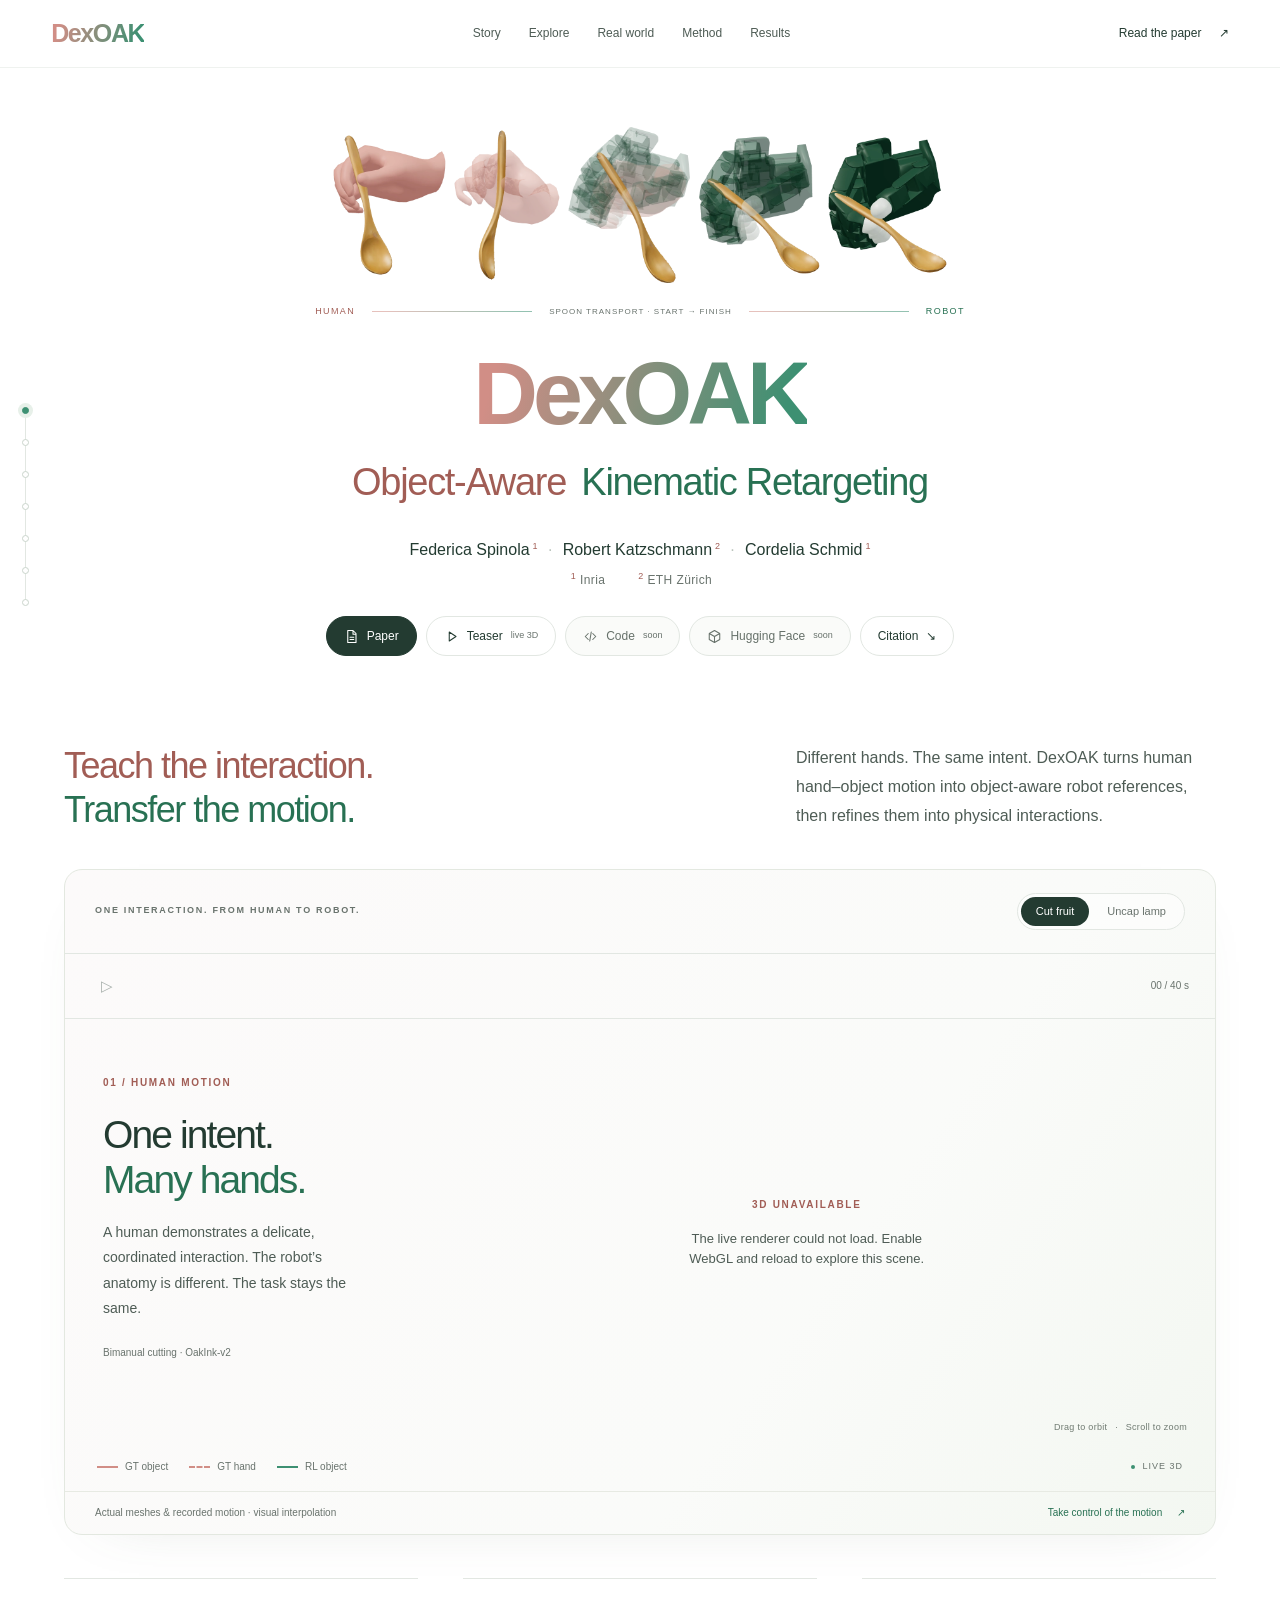
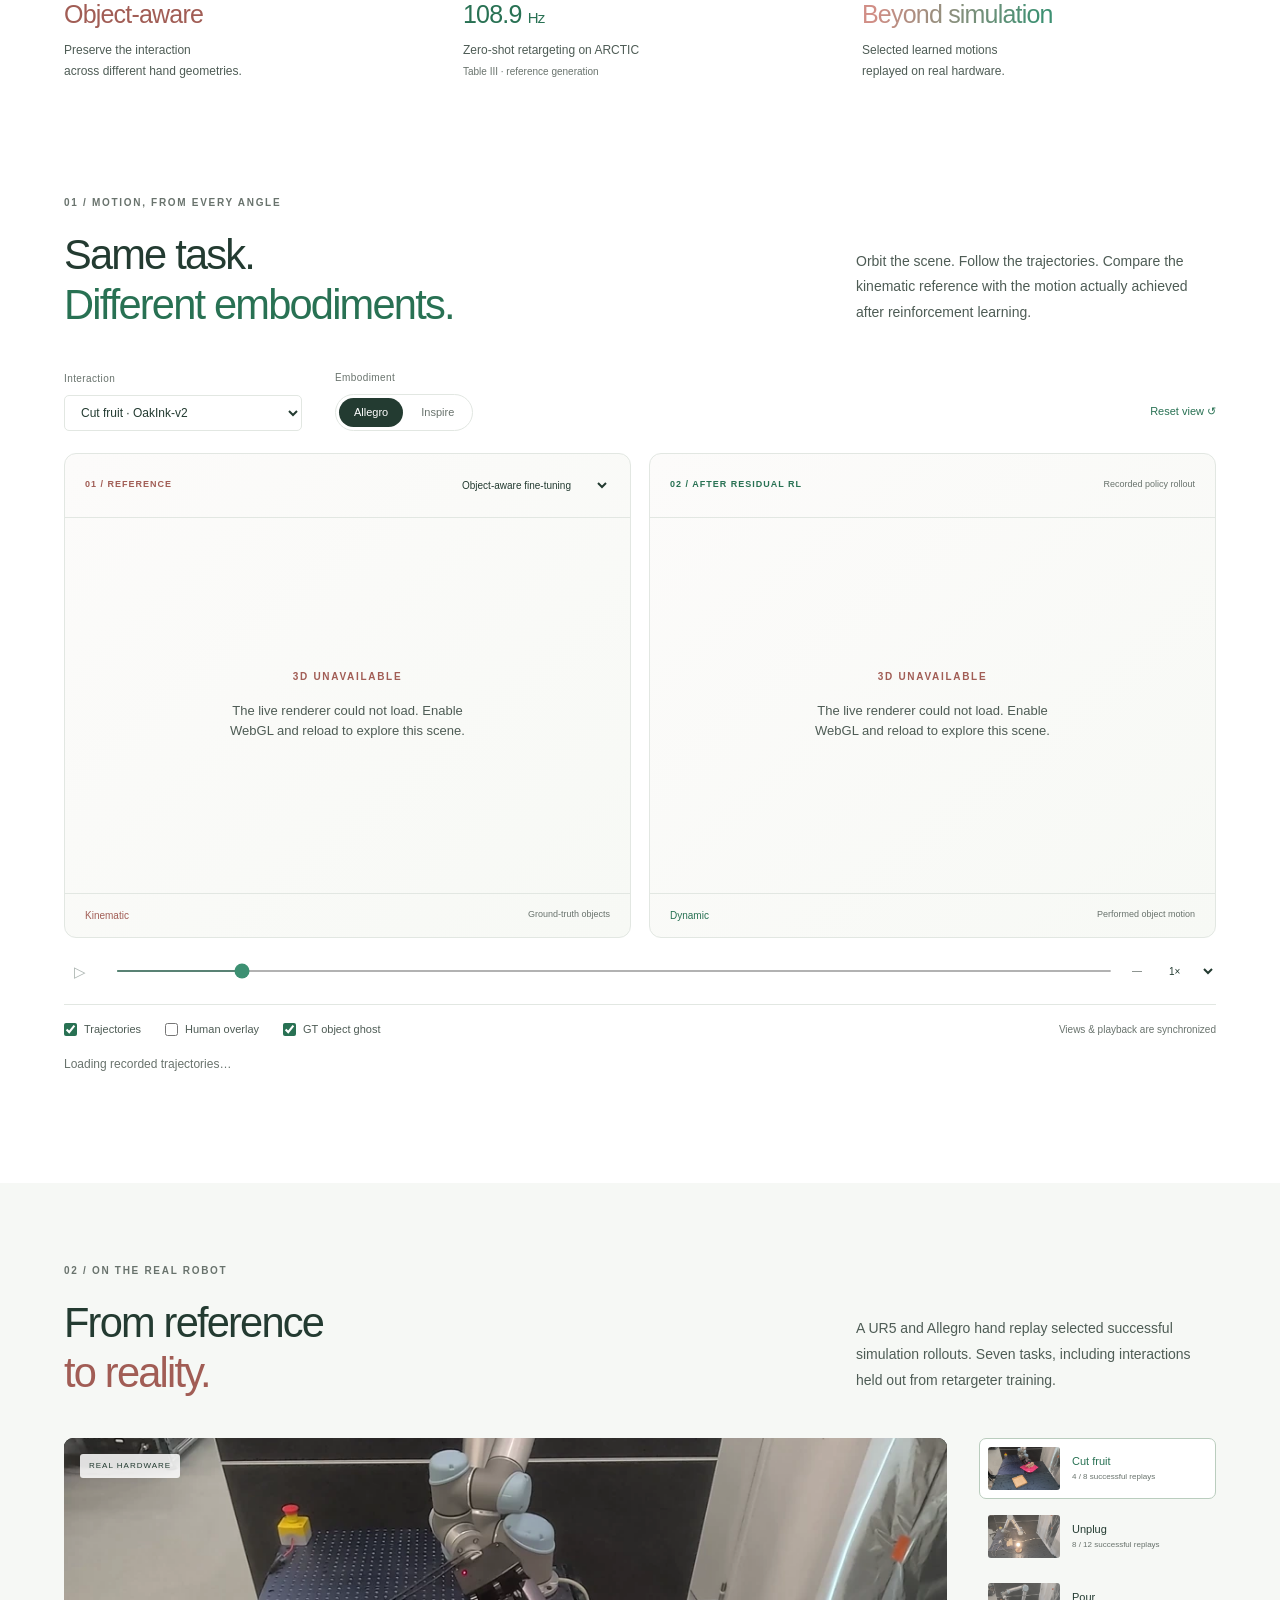
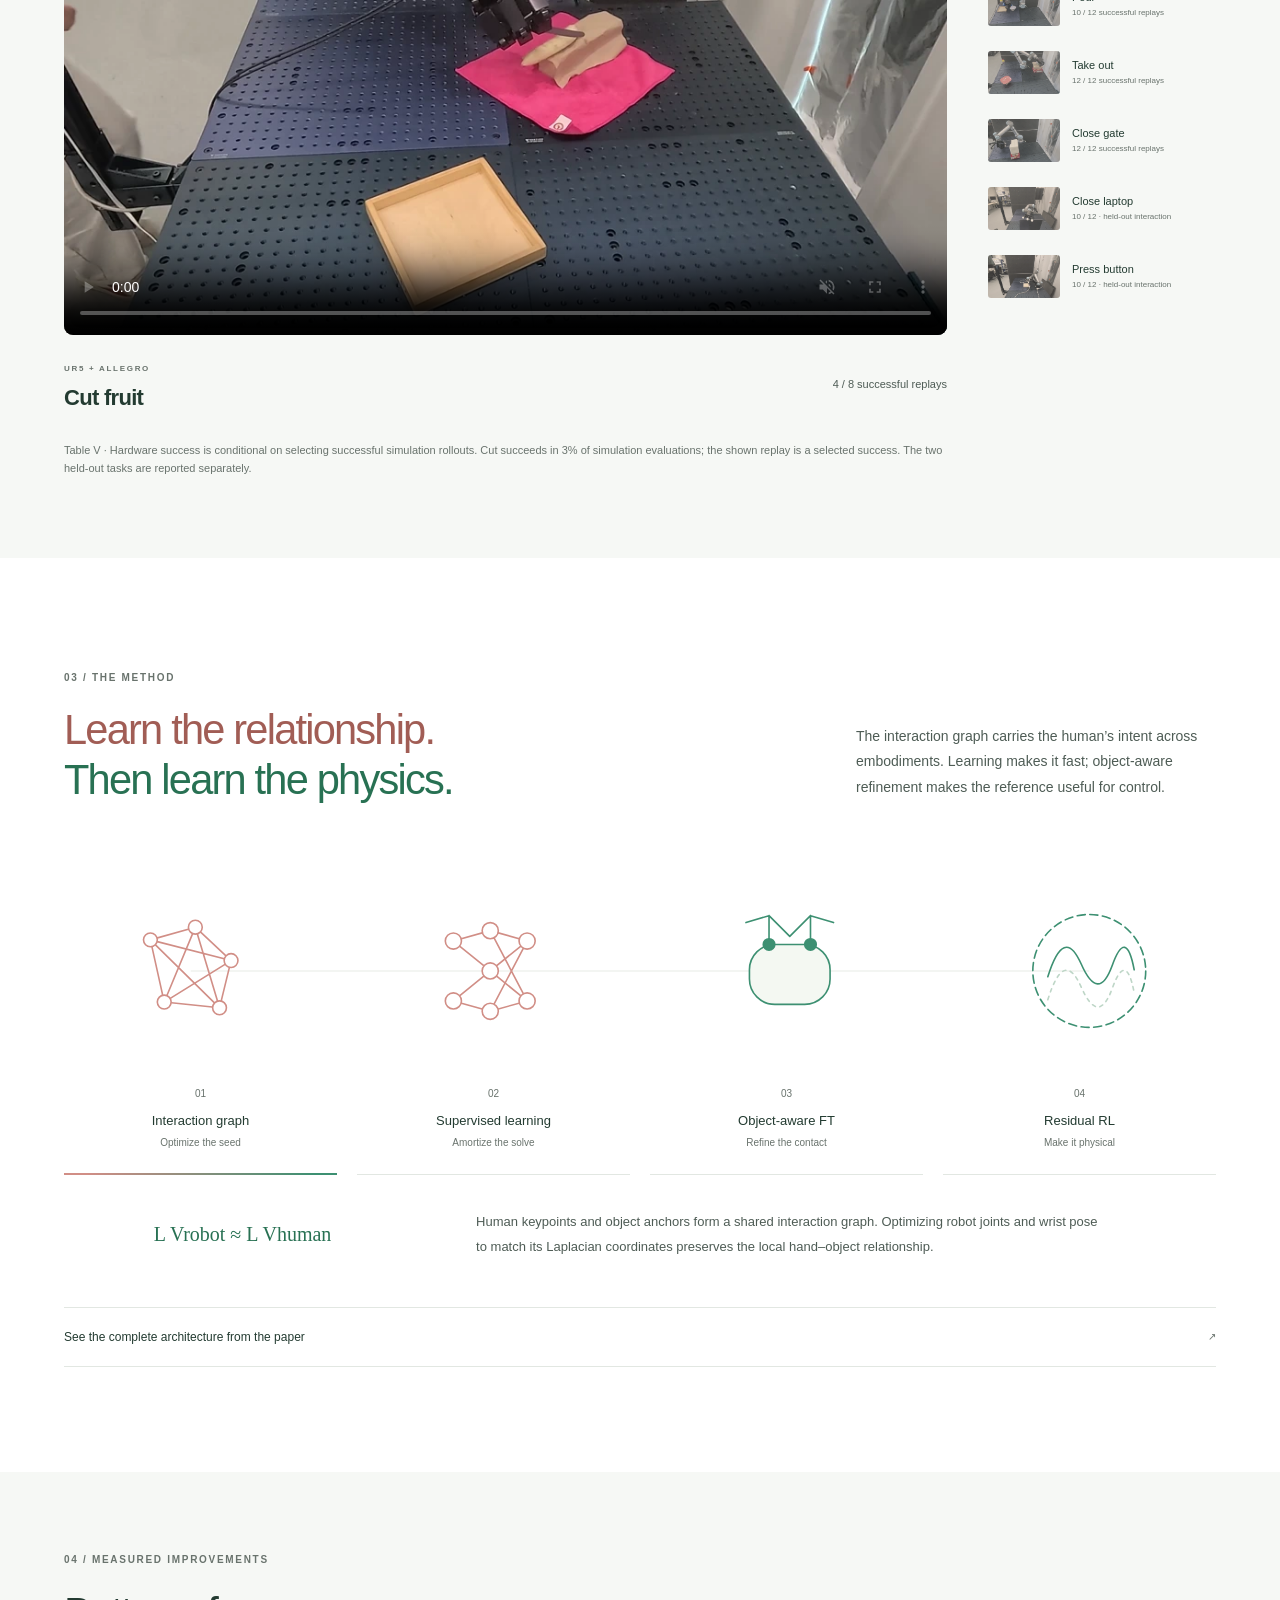
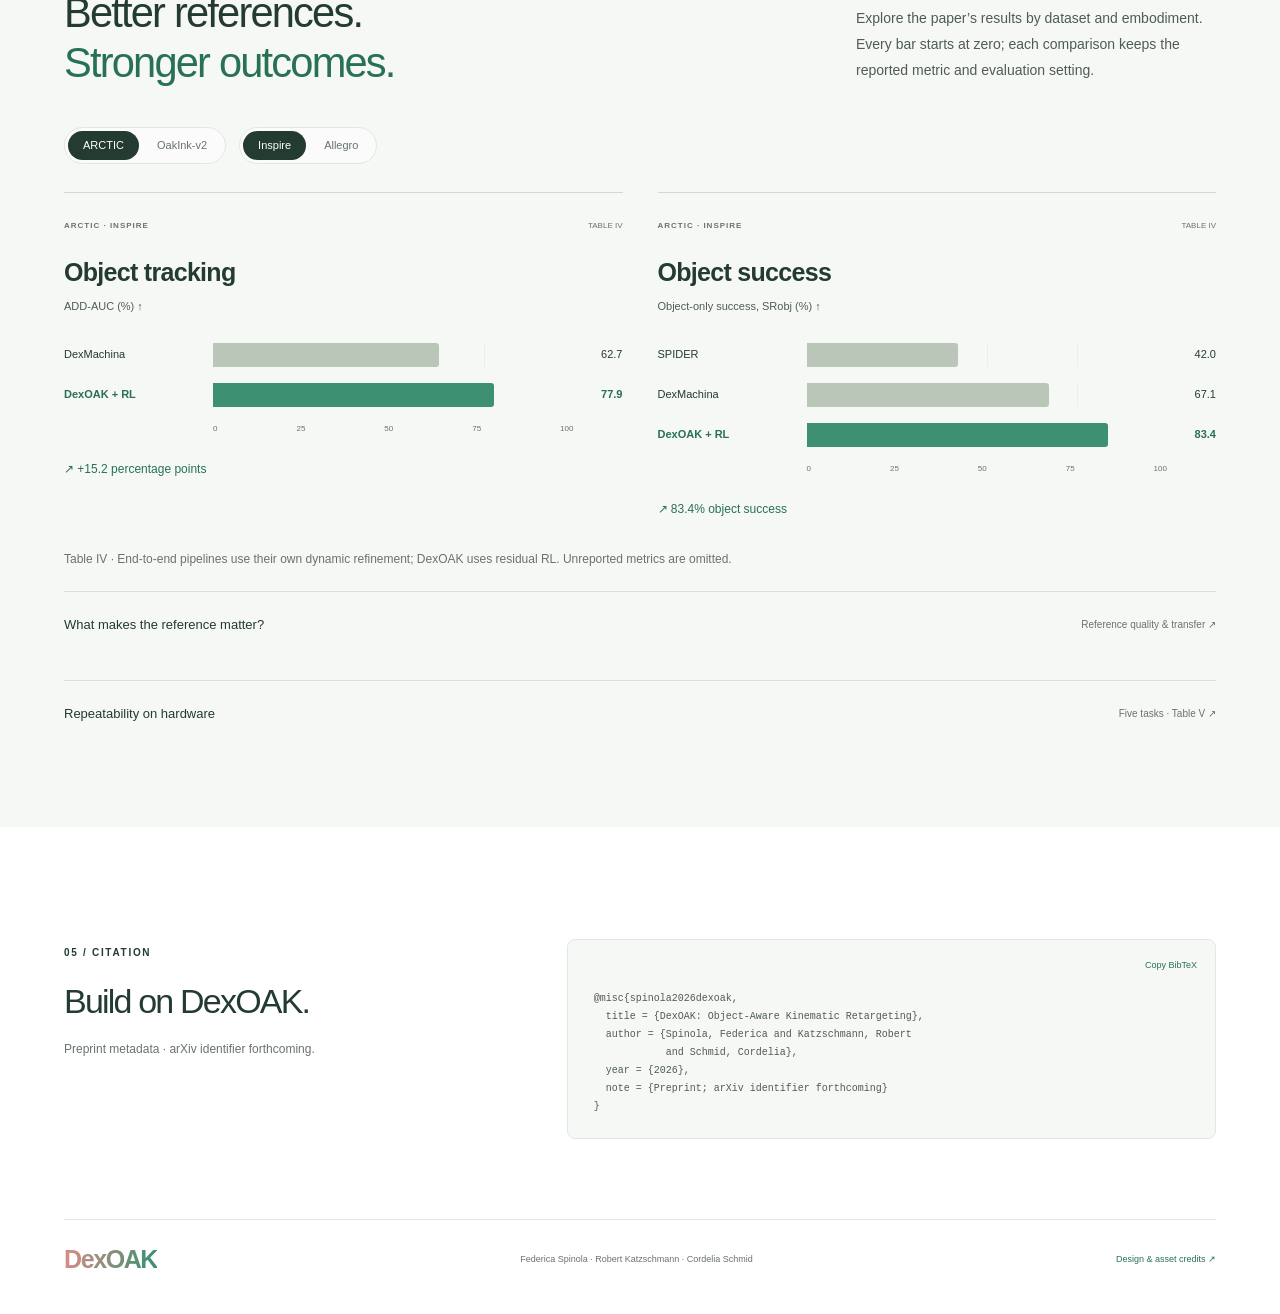
==== index.html @ f4d33409 "Soften intermediate poses in the spoon header" ====
<!doctype html>
<html lang="en">
  <head>
    <meta charset="utf-8" />
    <meta name="viewport" content="width=device-width,initial-scale=1" />
    <title>DexOAK · Object-Aware Kinematic Retargeting</title>
    <meta
      name="description"
      content="Teach the interaction. Transfer the motion. DexOAK learns object-aware human-to-robot retargeting, with interactive 3D results across dexterous hands."
    />
    <meta name="theme-color" content="#ffffff" />
    <link rel="icon" href="assets/favicon.svg" type="image/svg+xml" />
    <link rel="stylesheet" href="assets/fonts/fonts.css" />
    <link rel="stylesheet" href="style.css?v=spoon4" />
    <script type="importmap">
      { "imports": { "three": "./assets/vendor/three.module.js" } }
    </script>
    <script type="module" src="app.js?v=spoon4"></script>
  </head>
  <body>
    <a class="skip" href="#main">Skip to content</a>
    <header class="topbar">
      <a class="wordmark small" href="#top" aria-label="DexOAK home">DexOAK</a>
      <nav aria-label="Main navigation">
        <a href="#teaser">Story</a><a href="#explore">Explore</a
        ><a href="#real-world">Real world</a><a href="#method">Method</a
        ><a href="#results">Results</a>
      </nav>
      <a
        class="top-paper"
        href="assets/paper.pdf"
        target="_blank"
        rel="noopener"
        >Read the paper <span aria-hidden="true">↗</span></a
      >
    </header>
    <nav class="page-rail" aria-label="Section progress">
      <a href="#top" class="active"><i></i><span>Overview</span></a
      ><a href="#teaser"><i></i><span>The story</span></a
      ><a href="#explore"><i></i><span>Explore</span></a
      ><a href="#real-world"><i></i><span>Real world</span></a
      ><a href="#method"><i></i><span>Method</span></a
      ><a href="#results"><i></i><span>Results</span></a
      ><a href="#cite"><i></i><span>Citation</span></a>
    </nav>
    <main id="main">
      <section class="paper-header" id="top" aria-labelledby="paper-title">
        <figure
          class="identity-sequence"
          aria-label="Spoon transport, from human to robot"
        >
          <div class="sequence-scroll">
            <img
              id="spoon-sequence"
              src="assets/figures/spoon-sequence.webp?v=spoon5"
              width="2400"
              height="600"
              fetchpriority="high"
              alt="Five successive spoon-transport poses: human hands in the first two frames, a faint human and Allegro overlap in frame three, and Allegro alone in the last two."
            />
          </div>
          <figcaption>
            <span class="rose">Human</span
            ><span class="sequence-axis" aria-hidden="true"></span
            ><span class="sequence-caption"
              >Spoon transport · start → finish</span
            ><span class="sequence-axis" aria-hidden="true"></span
            ><span class="green">Robot</span>
          </figcaption>
        </figure>
        <h1 id="paper-title">
          <span class="wordmark">DexOAK</span
          ><span class="paper-subtitle"
            ><span class="rose">Object-Aware</span>
            <span class="green">Kinematic Retargeting</span></span
          >
        </h1>
        <div id="authors" class="authors"></div>
        <div class="resource-links">
          <a
            class="button primary"
            href="assets/paper.pdf"
            target="_blank"
            rel="noopener"
            ><svg viewBox="0 0 20 20" aria-hidden="true">
              <path d="M5 2h7l4 4v12H5z M12 2v5h4 M8 11h5 M8 14h5" /></svg
            >Paper</a
          ><a class="button" href="#teaser"
            ><svg viewBox="0 0 20 20" aria-hidden="true">
              <path d="m7 4 9 6-9 6z" /></svg
            >Teaser <small>live 3D</small></a
          ><a
            class="button pending"
            id="github-link"
            aria-disabled="true"
            title="Repository link will be added at release"
            ><svg viewBox="0 0 20 20" aria-hidden="true">
              <path d="m7 6-4 4 4 4 M13 6l4 4-4 4 M11 4l-2 12" /></svg
            >Code <small>soon</small></a
          ><a
            class="button pending"
            id="huggingface-link"
            aria-disabled="true"
            title="Hugging Face link will be added at release"
            ><svg viewBox="0 0 20 20" aria-hidden="true">
              <path d="m10 2 7 4v8l-7 4-7-4V6z M3 6l7 4 7-4 M10 10v8" /></svg
            >Hugging Face <small>soon</small></a
          ><a class="button" href="#cite"
            >Citation <span aria-hidden="true">↘</span></a
          >
        </div>
      </section>
      <div class="opening container">
        <h2>
          <span class="rose">Teach the interaction.</span><br /><span
            class="green"
            >Transfer the motion.</span
          >
        </h2>
        <p>
          Different hands. The same intent. DexOAK turns human hand–object
          motion into object-aware robot references, then refines them into
          physical interactions.
        </p>
      </div>
      <section
        id="teaser"
        class="teaser container"
        aria-label="Interactive research teaser"
      >
        <div class="film-top">
          <span class="eyebrow">One interaction. From human to robot.</span>
          <div class="segmented" id="teaser-tasks" aria-label="Teaser task">
            <button data-teaser-task="cut" class="active" aria-pressed="true">
              Cut fruit</button
            ><button data-teaser-task="uncap" aria-pressed="false">
              Uncap lamp
            </button>
          </div>
        </div>
        <div class="film-transport">
          <button class="icon-button" id="film-play" aria-label="Pause teaser">
            Ⅱ
          </button>
          <div id="chapters" class="chapters"></div>
          <span id="film-time" class="timecode">00 / 40 s</span>
        </div>
        <div class="film-stage">
          <div class="film-copy" aria-live="polite">
            <span id="film-kicker" class="eyebrow rose">01 / HUMAN MOTION</span>
            <h2 id="film-title">
              One intent.<br /><span class="green">Many hands.</span>
            </h2>
            <p id="film-description">
              A human demonstrates a delicate, coordinated interaction. The
              robot’s anatomy is different. The task stays the same.
            </p>
            <div id="film-detail" class="film-detail">
              Bimanual cutting · OakInk-v2
            </div>
          </div>
          <div id="hero-scene" class="film-visual scene">
            <span class="loading">Loading the cutting sequence…</span>
          </div>
          <div class="scene-hint">
            Drag to orbit <span>·</span> Scroll to zoom
          </div>
          <div id="solve-card" class="solve-card" hidden>
            <div>
              <span>Graph objective</span><strong id="solve-loss">—</strong>
            </div>
            <svg
              id="solve-chart"
              viewBox="0 0 240 66"
              aria-label="Logged graph optimization objective"
              role="img"
            ></svg
            ><small id="solve-step">Single-frame SLSQP re-solve</small>
          </div>
        </div>
        <div class="film-legend">
          <span><i class="line rose-line"></i>GT object</span
          ><span><i class="line dashed rose-line"></i>GT hand</span
          ><span><i class="line green-line"></i>RL object</span
          ><span class="live-label"><i></i>Live 3D</span>
        </div>

        <div class="film-footnote">
          <span id="teaser-provenance"
            >Actual meshes & recorded motion · visual interpolation</span
          ><a href="#explore"
            >Take control of the motion <span aria-hidden="true">↗</span></a
          >
        </div>
      </section>
      <div class="paper-takeaways container">
        <div>
          <span class="takeaway-number rose">Object-aware</span>
          <p>Preserve the interaction<br />across different hand geometries.</p>
        </div>
        <div>
          <span class="takeaway-number green">108.9 <small>Hz</small></span>
          <p>
            Zero-shot retargeting on ARCTIC<br /><span class="muted"
              >Table III · reference generation</span
            >
          </p>
        </div>
        <div>
          <span class="takeaway-number gradient-text">Beyond simulation</span>
          <p>Selected learned motions<br />replayed on real hardware.</p>
        </div>
      </div>
      <section
        id="explore"
        class="section container"
        aria-labelledby="explore-title"
      >
        <div class="section-heading">
          <div>
            <span class="eyebrow">01 / Motion, from every angle</span>
            <h2 id="explore-title">
              Same task.<br /><span class="green">Different embodiments.</span>
            </h2>
          </div>
          <p>
            Orbit the scene. Follow the trajectories. Compare the kinematic
            reference with the motion actually achieved after reinforcement
            learning.
          </p>
        </div>
        <div class="explorer-controls">
          <div class="field">
            <label for="scene-select">Interaction</label
            ><select id="scene-select">
              <option value="cut">Cut fruit · OakInk-v2</option>
              <option value="uncap">Uncap alcohol lamp · OakInk-v2</option>
              <option value="place">Place inside · OakInk-v2</option>
              <option value="spoon">Rearrange spoon · OakInk-v2</option>
              <option value="shake">Shake bottle · OakInk-v2</option>
              <option value="box">Open box · ARCTIC</option>
              <option value="mixer">Use mixer · ARCTIC</option>
              <option value="ketchup">Squeeze ketchup · ARCTIC</option>
            </select>
          </div>
          <div class="field">
            <span>Embodiment</span>
            <div class="segmented" id="hand-tabs">
              <button data-hand="allegro" aria-pressed="true" class="active">
                Allegro</button
              ><button data-hand="inspire" aria-pressed="false">Inspire</button>
            </div>
          </div>
          <button id="reset-view" class="text-button">Reset view ↺</button>
        </div>
        <div class="comparison">
          <article class="viewer-panel">
            <div class="panel-heading">
              <span class="eyebrow rose">01 / Reference</span
              ><label class="sr-only" for="reference-stage"
                >Reference stage</label
              ><select id="reference-stage">
                <option value="ft">Object-aware fine-tuning</option>
                <option value="graph">IG optimizer seed</option>
              </select>
            </div>
            <div id="reference-scene" class="compare-scene scene">
              <span class="loading">Preparing live geometry…</span>
            </div>
            <div class="panel-footer">
              <span class="rose">Kinematic</span
              ><span>Ground-truth objects</span>
            </div>
          </article>
          <article class="viewer-panel">
            <div class="panel-heading">
              <span class="eyebrow green">02 / After residual RL</span
              ><span id="rollout-status">Recorded policy rollout</span>
            </div>
            <div id="rollout-scene" class="compare-scene scene">
              <span class="loading">Preparing live geometry…</span>
            </div>
            <div class="panel-footer">
              <span class="green">Dynamic</span
              ><span>Performed object motion</span>
            </div>
          </article>
        </div>
        <div class="explorer-transport">
          <button
            id="motion-play"
            class="icon-button"
            aria-label="Play comparison"
          >
            ▷</button
          ><label class="sr-only" for="motion-timeline">Trajectory time</label
          ><input
            id="motion-timeline"
            type="range"
            min="0"
            max="1000"
            value="120"
            step="1"
          /><output id="motion-time" class="timecode">—</output
          ><label class="sr-only" for="motion-speed">Playback speed</label
          ><select id="motion-speed">
            <option value="0.25">0.25×</option>
            <option value="0.5">0.5×</option>
            <option value="1" selected>1×</option>
          </select>
        </div>
        <div class="explorer-options">
          <label
            ><input type="checkbox" id="trail-toggle" checked />
            Trajectories</label
          ><label
            ><input type="checkbox" id="human-toggle" /> Human overlay</label
          ><label
            ><input type="checkbox" id="ghost-toggle" checked /> GT object
            ghost</label
          ><span class="sync-hint">Views & playback are synchronized</span>
        </div>
        <p id="scene-note" class="source-note" aria-live="polite">
          Loading recorded trajectories…
        </p>
      </section>
      <section
        id="real-world"
        class="section hardware-section"
        aria-labelledby="real-title"
      >
        <div class="container">
          <div class="section-heading">
            <div>
              <span class="eyebrow">02 / On the real robot</span>
              <h2 id="real-title">
                From reference<br /><span class="rose">to reality.</span>
              </h2>
            </div>
            <p>
              A UR5 and Allegro hand replay selected successful simulation
              rollouts. Seven tasks, including interactions held out from
              retargeter training.
            </p>
          </div>
          <div class="hardware-gallery">
            <div class="hardware-main">
              <div class="hardware-video-wrap">
                <video
                  id="hardware-video"
                  controls
                  playsinline
                  muted
                  preload="metadata"
                  src="assets/media/real-cut.mp4?v=spoon4"
                  poster="assets/media/real-cut.webp"
                  aria-label="Real-robot cutting experiment"
                ></video
                ><span class="hardware-badge">REAL HARDWARE</span>
              </div>
              <div class="hardware-caption">
                <div>
                  <span class="eyebrow" id="hardware-kicker"
                    >UR5 + ALLEGRO</span
                  >
                  <h3 id="hardware-title">Cut fruit</h3>
                </div>
                <p id="hardware-note">4 / 8 successful replays</p>
              </div>
            </div>
            <div
              id="hardware-list"
              class="hardware-list"
              aria-label="Choose hardware experiment"
            ></div>
          </div>
          <p class="source-note">
            Table V · Hardware success is conditional on selecting successful
            simulation rollouts. Cut succeeds in 3% of simulation evaluations;
            the shown replay is a selected success. The two held-out tasks are
            reported separately.
          </p>
        </div>
      </section>
      <section
        id="method"
        class="section container"
        aria-labelledby="method-title"
      >
        <div class="section-heading">
          <div>
            <span class="eyebrow">03 / The method</span>
            <h2 id="method-title">
              <span class="rose">Learn the relationship.</span><br /><span
                class="green"
                >Then learn the physics.</span
              >
            </h2>
          </div>
          <p>
            The interaction graph carries the human’s intent across embodiments.
            Learning makes it fast; object-aware refinement makes the reference
            useful for control.
          </p>
        </div>
        <div
          class="method-flow"
          role="group"
          aria-label="Interaction graph optimization to supervised learning to object-aware fine-tuning to residual reinforcement learning"
        >
          <svg viewBox="0 0 1000 205" aria-hidden="true">
            <defs>
              <linearGradient id="method-gradient">
                <stop stop-color="#d18e86" />
                <stop offset="1" stop-color="#3d9072" />
              </linearGradient>
            </defs>
            <path class="flow-track" d="M110 105H890" />
            <path class="flow-pulse" d="M110 105H890" />
            <g transform="translate(110 105)" class="diagram-graph">
              <path
                d="M-35-27 4-38 35-9 25 32-23 27Z M-35-27 25 32 M4-38-23 27 M35-9-23 27 M-35-27 35-9 M4-38 25 32"
              />
              <circle cx="-35" cy="-27" r="6" />
              <circle cx="4" cy="-38" r="6" />
              <circle cx="35" cy="-9" r="6" />
              <circle cx="25" cy="32" r="6" />
              <circle cx="-23" cy="27" r="6" />
            </g>
            <g transform="translate(370 105)" class="diagram-net">
              <path
                d="M-32-26 0-35 32-26 M-32-26 0 0 32-26 M-32 26 0 0 32 26 M-32 26 0 35 32 26 M0-35 32 26 M0 35 32-26"
              />
              <circle cx="-32" cy="-26" r="7" />
              <circle cx="-32" cy="26" r="7" />
              <circle cx="0" cy="-35" r="7" />
              <circle cx="0" cy="0" r="7" />
              <circle cx="0" cy="35" r="7" />
              <circle cx="32" cy="-26" r="7" />
              <circle cx="32" cy="26" r="7" />
            </g>
            <g transform="translate(630 105)" class="diagram-contact">
              <rect x="-35" y="-23" width="70" height="52" rx="22" />
              <path
                d="M-38-42-18-48 0-30 18-48 38-42 M-18-48-18-24 M18-48 18-24"
              />
              <circle cx="-18" cy="-23" r="5" />
              <circle cx="18" cy="-23" r="5" />
            </g>
            <g transform="translate(890 105)" class="diagram-rl">
              <path d="M-36 5Q-22-40-7-6T20-5T39-1" />
              <path d="M-36 25Q-22-20-7 14T20 15T39 19" />
              <circle cx="0" cy="0" r="49" />
            </g>
          </svg>
          <div class="method-stages">
            <button data-method="0" class="active" aria-pressed="true">
              <small>01</small><strong>Interaction graph</strong
              ><span>Optimize the seed</span></button
            ><button data-method="1" aria-pressed="false">
              <small>02</small><strong>Supervised learning</strong
              ><span>Amortize the solve</span></button
            ><button data-method="2" aria-pressed="false">
              <small>03</small><strong>Object-aware FT</strong
              ><span>Refine the contact</span></button
            ><button data-method="3" aria-pressed="false">
              <small>04</small><strong>Residual RL</strong
              ><span>Make it physical</span>
            </button>
          </div>
        </div>
        <div class="method-explanation">
          <span id="method-equation">L Vrobot ≈ L Vhuman</span>
          <p id="method-description">
            Human keypoints and object anchors form a shared interaction graph.
            Optimizing robot joints and wrist pose to match its Laplacian
            coordinates preserves the local hand–object relationship.
          </p>
        </div>
        <details class="paper-figure">
          <summary>
            See the complete architecture from the paper <span>↗</span>
          </summary>
          <img
            src="assets/figures/method.webp"
            loading="lazy"
            alt="Figure 2 from the supplied DexOAK manuscript: interaction graph seed optimization, supervised learning, object-aware fine-tuning and downstream RL."
          />
          <p class="source-note">
            Original Figure 2 from the supplied manuscript.
          </p>
        </details>
      </section>
      <section
        id="results"
        class="section results-section"
        aria-labelledby="results-title"
      >
        <div class="container">
          <div class="section-heading">
            <div>
              <span class="eyebrow">04 / Measured improvements</span>
              <h2 id="results-title">
                Better references.<br /><span class="green"
                  >Stronger outcomes.</span
                >
              </h2>
            </div>
            <p>
              Explore the paper’s results by dataset and embodiment. Every bar
              starts at zero; each comparison keeps the reported metric and
              evaluation setting.
            </p>
          </div>
          <div class="results-filters">
            <div class="segmented">
              <button data-dataset="arctic" class="active" aria-pressed="true">
                ARCTIC</button
              ><button data-dataset="oakink" aria-pressed="false">
                OakInk-v2
              </button>
            </div>
            <div class="segmented">
              <button
                data-result-hand="inspire"
                class="active"
                aria-pressed="true"
              >
                Inspire</button
              ><button data-result-hand="allegro" aria-pressed="false">
                Allegro
              </button>
            </div>
          </div>
          <div id="main-charts" class="main-charts"></div>
          <p id="results-note" class="source-note"></p>
          <details class="more-results">
            <summary>
              What makes the reference matter?
              <span>Reference quality & transfer ↗</span>
            </summary>
            <div class="main-charts">
              <article class="chart-card">
                <span class="eyebrow"
                  >Table I · Same ManipTrans RL backend</span
                >
                <h3>Object-aware references</h3>
                <p class="chart-subtitle">
                  Strict success, SRMT (%) ↑ · OakInk-v2
                </p>
                <div id="ablation-bars" class="bars"></div>
              </article>
              <article class="chart-card">
                <span class="eyebrow">Table III · DexMachina RL backend</span>
                <h3>Transfer to ARCTIC</h3>
                <p class="chart-subtitle">ADD-AUC (%) ↑ · Allegro</p>
                <div id="transfer-bars" class="bars"></div>
                <p class="chart-note">
                  Zero-shot and fine-tuned references transfer from OakInk-v2.
                  These results use the Table III backend, distinct from the
                  end-to-end Table IV comparison above.
                </p>
              </article>
            </div>
          </details>
          <details class="more-results">
            <summary>
              Repeatability on hardware <span>Five tasks · Table V ↗</span>
            </summary>
            <div class="hardware-results">
              <div>
                <h3>46 / 56</h3>
                <p>
                  Successful DexOAK replays across the five Table V tasks, after
                  selecting successful simulation rollouts.
                </p>
                <div class="chart-legend">
                  <span><i class="green-square"></i>DexOAK</span
                  ><span><i class="gray-square"></i>ManipTrans</span>
                </div>
              </div>
              <div id="hardware-bars"></div>
            </div>
          </details>
        </div>
      </section>
      <section
        id="cite"
        class="section container citation-section"
        aria-labelledby="citation-title"
      >
        <div>
          <span class="eyebrow">05 / Citation</span>
          <h2 id="citation-title">Build on DexOAK.</h2>
          <p id="citation-status" class="source-note">
            Preprint metadata · arXiv identifier forthcoming.
          </p>
        </div>
        <div class="citation-card">
          <button id="copy-citation" class="text-button">Copy BibTeX</button>
          <pre id="citation"></pre>
        </div>
      </section>
    </main>
    <footer class="container">
      <a class="wordmark small" href="#top">DexOAK</a
      ><span>Federica Spinola · Robert Katzschmann · Cordelia Schmid</span
      ><a href="credits.html">Design & asset credits ↗</a>
    </footer>
    <noscript
      ><p class="container">
        Enable JavaScript for interactive 3D scenes and result filters. The
        paper and real-robot cutting video remain available above.
      </p></noscript
    >
  </body>
</html>
---- assets/fonts/fonts.css ----
@font-face {
  font-family: 'DM Sans';
  font-style: normal;
  font-weight: 400;
  font-display: swap;
  src: url(font-0.ttf) format('truetype');
}
@font-face {
  font-family: 'DM Sans';
  font-style: normal;
  font-weight: 500;
  font-display: swap;
  src: url(font-1.ttf) format('truetype');
}
@font-face {
  font-family: 'DM Sans';
  font-style: normal;
  font-weight: 600;
  font-display: swap;
  src: url(font-2.ttf) format('truetype');
}
@font-face {
  font-family: 'DM Sans';
  font-style: normal;
  font-weight: 700;
  font-display: swap;
  src: url(font-3.ttf) format('truetype');
}
@font-face {
  font-family: 'Manrope';
  font-style: normal;
  font-weight: 400;
  font-display: swap;
  src: url(font-4.ttf) format('truetype');
}
@font-face {
  font-family: 'Manrope';
  font-style: normal;
  font-weight: 500;
  font-display: swap;
  src: url(font-5.ttf) format('truetype');
}
@font-face {
  font-family: 'Manrope';
  font-style: normal;
  font-weight: 600;
  font-display: swap;
  src: url(font-6.ttf) format('truetype');
}
@font-face {
  font-family: 'Manrope';
  font-style: normal;
  font-weight: 700;
  font-display: swap;
  src: url(font-7.ttf) format('truetype');
}
@font-face {
  font-family: 'Manrope';
  font-style: normal;
  font-weight: 800;
  font-display: swap;
  src: url(font-8.ttf) format('truetype');
}
---- style.css ----
:root {
  --brand-rose: #d18e86;
  --brand-green: #3d9072;
  --rose: #a15d55;
  --rose-soft: var(--brand-rose);
  --green: #287153;
  --mint: var(--brand-green);
  --ink: #233b31;
  --text: #4e5c55;
  --muted: #69736d;
  --line: #e2e7e2;
  --paper: #fff;
  --wash: #f6f8f5;
  --gradient: linear-gradient(
    105deg,
    var(--brand-rose) 8%,
    var(--brand-green) 92%
  );
  font-family: "DM Sans", sans-serif;
  color: var(--ink);
  font-synthesis: none;
  scroll-behavior: smooth;
  scroll-padding-top: 85px;
}
* {
  box-sizing: border-box;
}
body {
  margin: 0;
  background: var(--paper);
  font-size: 16px;
  line-height: 1.55;
}
button,
input,
select {
  font: inherit;
}
button,
a,
select,
input {
  -webkit-tap-highlight-color: transparent;
}
button,
a {
  touch-action: manipulation;
}
button {
  cursor: pointer;
}
button:disabled {
  cursor: default;
  opacity: 0.38;
}
a {
  color: inherit;
  text-decoration: none;
}
button {
  color: inherit;
}
button:focus-visible,
a:focus-visible,
select:focus-visible,
input:focus-visible,
summary:focus-visible {
  outline: 3px solid var(--rose-soft);
  outline-offset: 5px;
}
button {
  border: 0;
  background: transparent;
}
h1,
h2,
h3,
p {
  margin: 0;
}
h1,
h2,
h3 {
  font-family: "Manrope", sans-serif;
}
h2 {
  font-size: clamp(30px, 3.25vw, 45px);
  font-weight: 500;
  line-height: 1.2;
  letter-spacing: -1.8px;
}
h3 {
  font-size: 23px;
  letter-spacing: -0.7px;
  font-weight: 600;
}
p {
  color: var(--text);
}
.container {
  width: min(1152px, calc(100% - 96px));
  margin-inline: auto;
}
.rose {
  color: var(--rose);
}
.green {
  color: var(--green);
}
.muted {
  color: var(--muted);
}
.wordmark,
.gradient-text {
  background: var(--gradient);
  -webkit-background-clip: text;
  background-clip: text;
  color: transparent;
}
.wordmark {
  font-family: "Manrope", sans-serif;
  font-weight: 800;
  letter-spacing: -5px;
  line-height: 1.14;
}
.wordmark.small {
  font-size: 25px;
  letter-spacing: -1.4px;
}
.eyebrow {
  font-size: 10px;
  letter-spacing: 1.7px;
  font-weight: 600;
  text-transform: uppercase;
}
.source-note {
  font-size: 12px;
  color: var(--muted);
  line-height: 1.7;
}
.sr-only {
  position: absolute;
  width: 1px;
  height: 1px;
  overflow: hidden;
  clip: rect(0, 0, 0, 0);
}
.skip {
  position: fixed;
  left: 10px;
  top: -100px;
  z-index: 100;
  background: #fff;
  padding: 15px;
}
.skip:focus {
  top: 10px;
}
.topbar {
  height: 68px;
  padding: 0 4%;
  display: flex;
  align-items: center;
  justify-content: space-between;
  position: sticky;
  top: 0;
  z-index: 20;
  background: rgb(255 255 255/0.94);
  backdrop-filter: blur(18px);
  border-bottom: 1px solid rgb(226 231 226/0.55);
}
.topbar nav {
  display: flex;
  gap: 28px;
  font-size: 12px;
  color: var(--text);
}
.topbar nav a:hover,
.top-paper:hover {
  color: var(--rose);
}
.top-paper {
  font-size: 12px;
}
.top-paper span {
  margin-left: 14px;
}
.page-rail {
  position: fixed;
  top: 45%;
  left: 22px;
  z-index: 15;
  display: grid;
  gap: 22px;
}
.page-rail:before {
  content: "";
  position: absolute;
  width: 1px;
  background: var(--line);
  top: 5px;
  bottom: 5px;
  left: 3px;
}
.page-rail a {
  position: relative;
  display: flex;
  align-items: center;
  height: 10px;
}
.page-rail i {
  width: 7px;
  height: 7px;
  border: 1px solid #c9d4cb;
  background: white;
  border-radius: 50%;
  z-index: 1;
  transition: 0.3s;
}
.page-rail span {
  position: absolute;
  left: 18px;
  white-space: nowrap;
  font-size: 9px;
  color: var(--muted);
  opacity: 0;
  transition: 0.25s;
  background: rgb(255 255 255/0.9);
  padding: 3px 5px;
}
.page-rail a.active i {
  background: var(--mint);
  border-color: var(--mint);
  box-shadow: 0 0 0 4px #e7f0e9;
}
.page-rail a:hover span {
  opacity: 1;
}
.paper-header {
  text-align: center;
  padding: 10px 24px 0;
}

h1 .wordmark {
  display: block;
  font-size: clamp(72px, 7vw, 98px);
  margin: 9px 0 14px;
}
.paper-subtitle {
  display: block;
  font-size: clamp(22px, 3vw, 38px);
  line-height: 1.3;
  letter-spacing: -1.3px;
  font-weight: 500;
}
.authors {
  margin-top: 27px;
  font-size: 16px;
  line-height: 2;
}
.authors > span {
  white-space: nowrap;
}
.authors sup {
  font-size: 9px;
  color: var(--rose);
  margin-left: 3px;
}
.author-separator {
  display: inline-block;
  width: 25px;
  color: #bbc5bd;
}
.affiliations {
  font-size: 12px;
  letter-spacing: 0.4px;
  color: var(--muted);
  margin-top: 1px;
}
.affiliations span + span {
  margin-left: 30px;
}
.resource-links {
  display: flex;
  justify-content: center;
  gap: 9px;
  flex-wrap: wrap;
  margin-top: 24px;
}
.button {
  display: inline-flex;
  align-items: center;
  gap: 8px;
  min-height: 40px;
  padding: 9px 17px;
  border-radius: 24px;
  font-size: 12px;
  border: 1px solid var(--line);
  background: #fff;
  transition:
    transform 0.2s,
    border-color 0.2s;
}
.button:hover {
  transform: translateY(-2px);
  border-color: #98b09d;
}
.button.primary {
  background: var(--ink);
  border-color: var(--ink);
  color: #fff;
}
.button svg {
  width: 15px;
  height: 15px;
  fill: none;
  stroke: currentColor;
  stroke-width: 1.4;
  stroke-linejoin: round;
  stroke-linecap: round;
}
.button small {
  font-size: 9px;
  color: var(--muted);
  font-weight: 400;
}
.button.pending {
  cursor: default;
  background: #fafbf9;
  color: #66716a;
}
.button.pending:hover {
  transform: none;
  border-color: var(--line);
}
.opening {
  padding: 88px 0 38px;
  display: flex;
  align-items: center;
  justify-content: space-between;
  gap: 80px;
}
.opening h2 {
  font-size: 36px;
  letter-spacing: -1.5px;
}
.opening p {
  width: 420px;
  max-width: 46%;
  font-size: 16px;
  line-height: 1.8;
}
.teaser {
  border: 1px solid #e3e8e0;
  border-radius: 18px;
  overflow: hidden;
  background: linear-gradient(125deg, #fcfafa 0%, #fafbf9 65%, #f3f7f1 100%);
  box-shadow: 0 18px 60px -45px #53634e44;
}
.film-top {
  display: flex;
  align-items: center;
  justify-content: space-between;
  padding: 23px 30px;
  gap: 20px;
}
.film-top > .eyebrow {
  color: var(--muted);
  font-size: 9px;
}
.segmented {
  display: inline-flex;
  gap: 3px;
  padding: 3px;
  border: 1px solid var(--line);
  border-radius: 24px;
  background: rgb(255 255 255/0.5);
  flex-shrink: 0;
}
.segmented button {
  padding: 6px 15px;
  font-size: 11px;
  white-space: nowrap;
  border-radius: 20px;
  color: var(--muted);
  transition:
    background 0.3s,
    color 0.3s;
}
.segmented button.active {
  background: var(--ink);
  color: #fff;
}
.film-stage {
  position: relative;
  height: 428px;
  isolation: isolate;
}
.film-copy {
  position: absolute;
  left: 38px;
  top: 70px;
  width: 280px;
  z-index: 2;
  pointer-events: none;
}
.film-copy h2 {
  font-size: 39px;
  line-height: 1.16;
  letter-spacing: -1.9px;
  margin: 18px 0;
}
.film-copy p {
  font-size: 14px;
  line-height: 1.8;
  max-width: 267px;
}
.film-detail {
  font-size: 10px;
  color: var(--muted);
  margin-top: 23px;
  line-height: 1.7;
}
.film-visual {
  position: absolute;
  left: 29%;
  right: 0;
  top: 0;
  bottom: 0;
}
.scene {
  position: relative;
  overflow: hidden;
  min-width: 0;
  isolation: isolate;
}
.scene canvas {
  display: block;
  width: 100%;
  height: 100%;
  outline: none;
  touch-action: none;
}
.film-visual.scene {
  position: absolute;
}
.loading {
  position: absolute;
  inset: 0;
  display: flex;
  align-items: center;
  justify-content: center;
  font-size: 12px;
  color: var(--muted);
  padding: 25px;
  text-align: center;
}
.loading:before {
  content: "";
  height: 5px;
  width: 5px;
  background: var(--rose-soft);
  border-radius: 50%;
  margin-right: 10px;
  animation: breathe 1.5s infinite;
}
.scene-hint {
  position: absolute;
  right: 28px;
  bottom: 12px;
  font-size: 9px;
  letter-spacing: 0.3px;
  color: #707b72;
  pointer-events: none;
}
.scene-hint span {
  margin: 0 5px;
}
.film-legend {
  display: flex;
  gap: 21px;
  align-items: center;
  padding: 3px 32px 17px;
  font-size: 10px;
  color: var(--muted);
}
.film-legend > span {
  display: inline-flex;
  align-items: center;
  gap: 7px;
}
.line {
  width: 21px;
  height: 0;
  border-top: 2px solid;
}
.rose-line {
  border-color: var(--rose-soft);
}
.green-line {
  border-color: var(--mint);
}
.line.dashed {
  border-top-style: dashed;
}
.film-legend .live-label {
  margin-left: auto;
  font-size: 9px;
  letter-spacing: 1px;
  text-transform: uppercase;
}
.live-label i {
  height: 4px;
  width: 4px;
  border-radius: 50%;
  background: var(--mint);
}
.film-transport {
  display: flex;
  align-items: center;
  gap: 22px;
  border-top: 1px solid var(--line);
  padding: 16px 26px;
  background: rgb(255 255 255/0.55);
}
.icon-button {
  width: 32px;
  height: 32px;
  flex-shrink: 0;
  display: inline-flex;
  align-items: center;
  justify-content: center;
  border-radius: 50%;
  font-size: 15px;
}
.icon-button:hover {
  background: #e9eee6;
}
.chapters {
  display: flex;
  gap: 20px;
  flex: 1;
  min-width: 0;
}
.chapters button {
  padding: 0 0 8px;
  text-align: left;
  position: relative;
  flex: 1;
  font-size: 10px;
  color: var(--muted);
  white-space: nowrap;
}
.chapters button b {
  font-size: 8px;
  font-weight: 400;
  margin-right: 7px;
  color: #828c84;
}
.chapters button:before,
.chapters button:after {
  content: "";
  position: absolute;
  left: 0;
  bottom: 0;
  height: 2px;
  border-radius: 2px;
}
.chapters button:before {
  width: 100%;
  background: #e2e6df;
}
.chapters button:after {
  width: var(--progress, 0%);
  background: var(--gradient);
}
.chapters button.active {
  color: var(--ink);
}
.timecode {
  font-size: 10px;
  font-variant-numeric: tabular-nums;
  white-space: nowrap;
  color: var(--muted);
}
.film-footnote {
  display: flex;
  justify-content: space-between;
  align-items: center;
  gap: 15px;
  font-size: 10px;
  color: var(--muted);
  padding: 13px 30px;
  border-top: 1px solid #e7eae3;
}
.film-footnote a {
  color: var(--green);
}
.film-footnote a span {
  margin-left: 12px;
}
.solve-card {
  position: absolute;
  bottom: 22px;
  left: 37px;
  width: 242px;
  background: rgb(255 255 255/0.88);
  padding: 12px 15px;
  border-radius: 8px;
  border: 1px solid var(--line);
  z-index: 3;
}
.solve-card > div {
  display: flex;
  justify-content: space-between;
  font-size: 10px;
}
.solve-card strong {
  font-weight: 500;
  color: var(--green);
  font-variant-numeric: tabular-nums;
}
.solve-card svg {
  width: 100%;
  height: 46px;
}
.solve-card small {
  font-size: 8px;
  color: var(--muted);
}
.paper-takeaways {
  display: grid;
  grid-template-columns: repeat(3, 1fr);
  padding: 43px 0 0;
  gap: 45px;
}
.paper-takeaways > div {
  border-top: 1px solid var(--line);
  padding-top: 21px;
}
.takeaway-number {
  font:
    500 25px "Manrope",
    sans-serif;
  letter-spacing: -0.8px;
}
.takeaway-number small {
  font-size: 15px;
}
.paper-takeaways p {
  font-size: 12px;
  line-height: 1.8;
  margin-top: 9px;
}
.paper-takeaways .muted {
  font-size: 10px;
}
.section {
  padding-top: 112px;
  padding-bottom: 0;
  scroll-margin-top: 0;
}
.section-heading {
  display: flex;
  align-items: flex-end;
  justify-content: space-between;
  gap: 60px;
  margin-bottom: 40px;
}
.section-heading .eyebrow {
  display: block;
  color: var(--muted);
  margin-bottom: 20px;
}
.section-heading > p {
  max-width: 360px;
  font-size: 14px;
  line-height: 1.85;
  padding-bottom: 4px;
}
.explorer-controls {
  display: flex;
  align-items: flex-end;
  gap: 33px;
  margin-bottom: 22px;
}
.field > label,
.field > span {
  display: block;
  font-size: 10px;
  letter-spacing: 0.4px;
  color: var(--muted);
  margin-bottom: 8px;
}
select {
  color: var(--ink);
  border: 1px solid var(--line);
  border-radius: 5px;
  padding: 9px 33px 9px 12px;
  background: #fff;
  font-size: 12px;
  max-width: 100%;
}
.field .segmented {
  height: 37px;
}
.text-button {
  font-size: 11px;
  color: var(--green);
  padding: 7px 0;
}
.text-button:hover {
  color: var(--rose);
}
.explorer-controls > .text-button {
  margin-left: auto;
  margin-bottom: 4px;
}
.comparison {
  display: grid;
  grid-template-columns: 1fr 1fr;
  gap: 18px;
}
.viewer-panel {
  border: 1px solid var(--line);
  border-radius: 12px;
  overflow: hidden;
  background: linear-gradient(140deg, #fcfbfa, #f7f9f5);
}
.panel-heading {
  padding: 17px 20px;
  display: flex;
  align-items: center;
  justify-content: space-between;
  gap: 12px;
  border-bottom: 1px solid var(--line);
  min-height: 64px;
}
.panel-heading .eyebrow {
  font-size: 9px;
  letter-spacing: 1px;
  white-space: nowrap;
}
.panel-heading select {
  font-size: 10px;
  padding: 5px 23px 5px 8px;
  background: transparent;
  border: 0;
  max-width: 58%;
}
#rollout-status {
  font-size: 9px;
  color: var(--muted);
}
.compare-scene {
  height: 375px;
}
.panel-footer {
  display: flex;
  justify-content: space-between;
  padding: 14px 20px;
  font-size: 10px;
  border-top: 1px solid var(--line);
}
.panel-footer > span:last-child {
  color: var(--muted);
  font-size: 9px;
}
.explorer-transport {
  display: flex;
  gap: 18px;
  align-items: center;
  padding: 17px 0;
  border-bottom: 1px solid var(--line);
}
input[type="range"] {
  height: 2px;
  flex: 1;
  min-width: 0;
  accent-color: var(--mint);
  cursor: pointer;
}
input[type="checkbox"] {
  accent-color: var(--green);
  height: 13px;
  width: 13px;
  margin: 0;
}
.explorer-transport select {
  border: 0;
  font-size: 10px;
  padding: 5px;
}
.explorer-options {
  display: flex;
  gap: 24px;
  align-items: center;
  margin: 16px 0;
}
.explorer-options label {
  display: flex;
  align-items: center;
  gap: 7px;
  font-size: 11px;
  color: var(--text);
  cursor: pointer;
}
.sync-hint {
  margin-left: auto;
  font-size: 10px;
  color: var(--muted);
}
.empty-scene {
  height: 100%;
  display: flex;
  flex-direction: column;
  align-items: center;
  justify-content: center;
  gap: 17px;
  padding: 35px;
  text-align: center;
}
.empty-scene p {
  font-size: 13px;
  max-width: 260px;
}
.empty-scene .eyebrow {
  color: var(--rose);
}
.hardware-section {
  margin-top: 108px;
  padding: 80px 0;
  background: var(--wash);
}
.hardware-gallery {
  display: grid;
  grid-template-columns: minmax(0, 1fr) 237px;
  gap: 32px;
}
.hardware-video-wrap {
  position: relative;
  background: #eaeee8;
  border-radius: 9px;
  overflow: hidden;
  line-height: 0;
}
.hardware-video-wrap video {
  width: 100%;
  aspect-ratio: 16/9;
  object-fit: contain;
  background: #111;
}
.hardware-badge {
  position: absolute;
  left: 16px;
  top: 16px;
  background: rgb(255 255 255/0.85);
  font-size: 8px;
  line-height: 1.5;
  padding: 6px 9px;
  letter-spacing: 1px;
  border-radius: 3px;
  pointer-events: none;
  color: var(--ink);
}
.hardware-caption {
  display: flex;
  align-items: center;
  justify-content: space-between;
  margin-top: 19px;
}
.hardware-caption .eyebrow {
  font-size: 8px;
  color: var(--muted);
}
.hardware-caption h3 {
  font-size: 22px;
  margin-top: 3px;
}
.hardware-caption p {
  font-size: 11px;
}
.hardware-list {
  display: flex;
  flex-direction: column;
  gap: 7px;
}
.hardware-choice {
  display: flex;
  text-align: left;
  gap: 12px;
  padding: 8px;
  border-radius: 7px;
  align-items: center;
  border: 1px solid transparent;
  transition: 0.2s;
}
.hardware-choice img {
  width: 72px;
  height: 43px;
  object-fit: cover;
  border-radius: 3px;
  filter: saturate(0.6);
  opacity: 0.8;
}
.hardware-choice strong {
  display: block;
  font-weight: 500;
  font-size: 11px;
  line-height: 1.3;
}
.hardware-choice small {
  font-size: 8px;
  line-height: 1.3;
  color: var(--muted);
  display: block;
  margin-top: 4px;
}
.hardware-choice.active {
  border-color: #bacdbe;
  background: #fff;
}
.hardware-choice.active img {
  filter: none;
  opacity: 1;
}
.hardware-choice.active strong {
  color: var(--green);
}
.hardware-section > .container > .source-note {
  margin-top: 25px;
  max-width: 880px;
  font-size: 11px;
}
.method-flow {
  margin-top: 45px;
}
.method-flow > svg {
  width: 100%;
  height: auto;
  display: block;
  overflow: visible;
}
.flow-track {
  stroke: #e7ece5;
  stroke-width: 1;
  fill: none;
}
.flow-pulse {
  stroke: url(#method-gradient);
  stroke-width: 1.5;
  stroke-dasharray: 18 180;
  fill: none;
  animation: flow 6s linear infinite;
}
.method-flow svg g {
  stroke-width: 1.4;
  stroke-linejoin: round;
  stroke-linecap: round;
}
.method-flow svg g path {
  fill: none;
  stroke: var(--rose-soft);
}
.method-flow svg circle {
  stroke: var(--rose-soft);
  fill: #fff;
}
.diagram-contact rect {
  stroke: var(--mint);
  fill: #f4f8f2;
}
.diagram-contact circle {
  stroke: var(--mint) !important;
  fill: var(--mint) !important;
}
.diagram-contact path {
  stroke: var(--mint) !important;
}
.diagram-rl path {
  stroke: var(--mint) !important;
}
.diagram-rl path + path {
  stroke: #bed6c7 !important;
  stroke-dasharray: 3 4;
}
.diagram-rl circle {
  stroke: var(--mint) !important;
  fill: none !important;
  stroke-dasharray: 7 4;
  animation: orbit 25s linear infinite;
}
.method-stages {
  display: grid;
  grid-template-columns: repeat(4, 1fr);
  gap: 20px;
}
.method-stages button {
  text-align: center;
  padding: 0 8px 23px;
  border-bottom: 1px solid var(--line);
  position: relative;
}
.method-stages button:after {
  content: "";
  width: 0;
  height: 2px;
  position: absolute;
  left: 0;
  bottom: -1px;
  background: var(--gradient);
  transition: 0.3s;
}
.method-stages button.active:after {
  width: 100%;
}
.method-stages small {
  display: block;
  font-size: 10px;
  color: var(--muted);
  margin-bottom: 9px;
}
.method-stages strong {
  display: block;
  font-size: 13px;
  font-weight: 500;
}
.method-stages span {
  display: block;
  font-size: 10px;
  color: var(--muted);
  margin-top: 4px;
}
.method-explanation {
  display: flex;
  align-items: center;
  gap: 55px;
  padding: 26px 0;
  min-height: 120px;
}
.method-explanation > span {
  width: 31%;
  flex-shrink: 0;
  font: 500 20px "Manrope";
  color: var(--green);
  text-align: center;
}
.method-explanation p {
  font-size: 13px;
  line-height: 1.85;
  max-width: 630px;
}
.paper-figure {
  border-top: 1px solid var(--line);
  border-bottom: 1px solid var(--line);
  margin-top: 12px;
}
summary {
  cursor: pointer;
  font-size: 12px;
  color: var(--ink);
  padding: 20px 0;
  list-style: none;
  display: flex;
  justify-content: space-between;
  gap: 20px;
  align-items: center;
}
summary::-webkit-details-marker {
  display: none;
}
summary span {
  color: var(--muted);
  font-size: 10px;
}
details[open] > summary {
  color: var(--green);
}
.paper-figure img {
  width: 100%;
  height: auto;
  padding: 15px 0;
  background: #fff;
}
.paper-figure p {
  padding: 0 0 18px;
}
.results-section {
  background: var(--wash);
  margin-top: 105px;
  padding: 80px 0;
}
.results-filters {
  display: flex;
  gap: 13px;
  justify-content: flex-start;
  margin-bottom: 28px;
}
.main-charts {
  display: grid;
  grid-template-columns: 1fr 1fr;
  gap: 35px;
}
.chart-card {
  padding: 27px 0 30px;
  border-top: 1px solid #cfdbcd;
  min-width: 0;
}
.chart-card-heading {
  display: flex;
  justify-content: space-between;
  margin-bottom: 20px;
  font-size: 8px;
  color: var(--muted);
}
.chart-card-heading .eyebrow,
.chart-card > .eyebrow {
  font-size: 8px;
  color: var(--muted);
  letter-spacing: 1px;
}
.chart-card h3 {
  font-size: 25px;
  margin: 14px 0 6px;
}
.chart-subtitle {
  font-size: 11px;
  margin-bottom: 27px;
}
.bars {
  margin-top: 28px;
}
.bar-row {
  display: grid;
  grid-template-columns: 135px 1fr 35px;
  gap: 14px;
  align-items: center;
  margin: 16px 0;
  font-size: 11px;
}
.bar-label {
  text-align: left;
  font-size: 11px;
}
.bar-track {
  height: 24px;
  position: relative;
  background: repeating-linear-gradient(
    to right,
    #dce5d980 0 1px,
    transparent 1px 25%
  );
}
.bar-fill {
  height: 100%;
  width: var(--width);
  background: #bac7b8;
  border-radius: 0 3px 3px 0;
  transform-origin: left;
  animation: bar-in 0.65s cubic-bezier(0.2, 0.7, 0.3, 1) both;
}
.bar-row.ours .bar-fill {
  background: var(--mint);
}
.bar-row.secondary .bar-fill {
  background: #d18e86;
}
.bar-row.ours .bar-label,
.bar-row.ours .bar-value {
  color: var(--green);
  font-weight: 600;
}
.bar-value {
  text-align: right;
  font-variant-numeric: tabular-nums;
}
.axis {
  display: flex;
  justify-content: space-between;
  margin: 5px 49px 0 149px;
  font-size: 8px;
  color: var(--muted);
}
.chart-gain {
  font-size: 12px;
  color: var(--green);
  margin-top: 25px;
}
.chart-note {
  font-size: 10px;
  line-height: 1.7;
  margin-top: 17px;
  color: var(--muted);
}
.more-results {
  border-top: 1px solid #d8e1d6;
  margin-top: 22px;
}
.more-results summary {
  font-size: 13px;
  padding: 23px 0;
}
.more-results .main-charts {
  gap: 40px;
}
.more-results .chart-card {
  border: 0;
}
.more-results .bar-label {
  font-size: 10px;
}
.more-results .bar-row {
  margin: 13px 0;
}
.more-results .bar-track {
  height: 18px;
}
.hardware-results {
  display: grid;
  grid-template-columns: 1fr 1.5fr;
  gap: 100px;
  padding: 25px 0;
}
.hardware-results h3 {
  font-size: 55px;
  color: var(--green);
}
.hardware-results p {
  font-size: 12px;
  line-height: 1.8;
  max-width: 250px;
}
.chart-legend {
  display: flex;
  gap: 20px;
  font-size: 10px;
  margin-top: 20px;
}
.chart-legend span {
  display: flex;
  align-items: center;
  gap: 7px;
}
.chart-legend i {
  height: 7px;
  width: 7px;
}
.green-square {
  background: var(--mint);
}
.gray-square {
  background: #bac7b8;
}
.hw-row {
  display: grid;
  grid-template-columns: 80px 1fr 40px;
  gap: 20px;
  align-items: center;
  margin: 13px 0;
  font-size: 10px;
}
.hw-tracks > span {
  display: block;
  height: 8px;
  background: var(--mint);
  margin: 4px 0;
  border-radius: 0 2px 2px 0;
}
.hw-tracks > span + span {
  background: #bac7b8;
}
.hw-values {
  font-size: 9px;
  line-height: 1.4;
}
.hw-values > span {
  display: block;
  color: var(--muted);
}
.hardware-note {
  font-size: 10px !important;
  max-width: none !important;
  margin-top: 20px;
}
.citation-section {
  display: grid;
  grid-template-columns: 1fr 1.5fr;
  gap: 70px;
  padding-bottom: 80px;
}
.citation-section h2 {
  font-size: 34px;
  margin: 17px 0;
}
.citation-card {
  background: var(--wash);
  border: 1px solid var(--line);
  border-radius: 8px;
  padding: 22px 26px;
  position: relative;
  min-width: 0;
}
.citation-card .text-button {
  position: absolute;
  right: 18px;
  top: 12px;
  font-size: 9px;
}
.citation-card pre {
  font-size: 10px;
  line-height: 1.8;
  margin: 28px 0 0;
  white-space: pre-wrap;
  overflow-wrap: anywhere;
  color: var(--text);
  font-family: ui-monospace, monospace;
}
footer {
  display: flex;
  align-items: center;
  justify-content: space-between;
  gap: 20px;
  border-top: 1px solid var(--line);
  padding: 25px 0 40px;
  font-size: 9px;
  color: var(--muted);
}
footer .wordmark {
  font-size: 19px;
}
footer a:last-child {
  color: var(--green);
}
.error-note {
  font-size: 12px;
  color: var(--muted);
  padding: 35px;
  text-align: center;
  max-width: 400px;
  margin: auto;
}
.error-note img {
  max-width: 100%;
  border-radius: 10px;
}
.credits-page {
  max-width: 780px;
  margin: 70px auto;
  padding: 0 25px;
}
.credits-page h1 {
  font-size: 40px;
  margin-bottom: 30px;
}
.credits-page p {
  margin: 20px 0;
  font-size: 14px;
}
.credits-page a {
  color: var(--green);
  text-decoration: underline;
}
@keyframes flow {
  to {
    stroke-dashoffset: -792;
  }
}
@keyframes orbit {
  to {
    transform: rotate(360deg);
  }
}
@keyframes breathe {
  50% {
    opacity: 0.25;
  }
}
@keyframes bar-in {
  from {
    transform: scaleX(0);
  }
  to {
    transform: scaleX(1);
  }
}
@media (min-width: 1500px) {
  .page-rail a.active span {
    opacity: 1;
  }
}
@media (max-width: 1100px) {
  .container {
    width: calc(100% - 72px);
  }
  .page-rail {
    left: 14px;
  }
  .film-copy {
    width: 245px;
    left: 28px;
  }
  .film-copy h2 {
    font-size: 34px;
  }
  .film-copy p {
    font-size: 13px;
  }
  .film-visual {
    left: 31%;
  }
  .film-stage {
    height: 390px;
  }
  .chapters {
    gap: 12px;
  }
  .chapters button {
    font-size: 9px;
  }
  .chapters button b {
    display: none;
  }
  .film-transport {
    gap: 15px;
  }
  .hardware-gallery {
    grid-template-columns: minmax(0, 1fr) 205px;
    gap: 20px;
  }
  .hardware-choice {
    padding: 6px;
  }
  .hardware-choice img {
    width: 58px;
    height: 37px;
  }
  .hardware-choice small {
    font-size: 7px;
  }
  .hardware-list {
    gap: 3px;
  }
  .hardware-caption p {
    max-width: 170px;
    text-align: right;
    font-size: 10px;
  }
  .comparison {
    gap: 12px;
  }
  .compare-scene {
    height: 310px;
  }
  .panel-heading {
    padding: 13px;
  }
  .panel-heading .eyebrow {
    font-size: 8px;
  }
  .panel-heading select {
    font-size: 9px;
  }
  .bar-row {
    grid-template-columns: 115px 1fr 30px;
    gap: 10px;
  }
  .bar-label {
    font-size: 10px;
  }
  .axis {
    margin-left: 125px;
    margin-right: 40px;
  }
  .opening {
    gap: 40px;
  }
  .opening h2 {
    font-size: 32px;
  }
  .section-heading > p {
    max-width: 320px;
  }
  .hardware-results {
    gap: 40px;
  }
  .citation-section {
    gap: 40px;
  }
}
@media (max-width: 760px) {
  :root {
    scroll-padding-top: 65px;
  }
  .container {
    width: calc(100% - 36px);
  }
  .topbar {
    height: 57px;
    padding: 0 20px;
  }
  .topbar .wordmark {
    font-size: 21px;
  }
  .topbar nav {
    gap: 17px;
    font-size: 10px;
  }
  .topbar nav a:nth-child(3),
  .topbar nav a:nth-child(4) {
    display: none;
  }
  .top-paper {
    display: none;
  }
  .page-rail {
    display: none;
  }
  .paper-header {
    padding: 8px 18px 0;
  }

  h1 .wordmark {
    font-size: 74px;
    letter-spacing: -5px;
    margin: 10px 0;
  }
  .paper-subtitle {
    font-size: 23px;
    letter-spacing: -0.7px;
    max-width: 430px;
    margin: auto;
  }
  .authors {
    font-size: 12px;
    margin-top: 22px;
  }
  .author-separator {
    width: 9px;
  }
  .affiliations {
    font-size: 10px;
    margin-top: 5px;
  }
  .resource-links {
    gap: 7px;
    margin: 22px auto 0;
    max-width: 380px;
  }
  .button {
    padding: 8px 13px;
    font-size: 10px;
    min-height: 35px;
    gap: 6px;
  }
  .button small {
    font-size: 8px;
  }
  .button svg {
    width: 12px;
    height: 12px;
  }
  .opening {
    padding: 60px 6px 27px;
    display: block;
  }
  .opening h2 {
    font-size: 31px;
    letter-spacing: -1.1px;
  }
  .opening p {
    max-width: 100%;
    width: auto;
    font-size: 13px;
    line-height: 1.8;
    margin-top: 17px;
  }
  .teaser {
    border-radius: 12px;
  }
  .film-top {
    padding: 18px 18px 10px;
    gap: 10px;
    flex-wrap: wrap;
  }
  .film-top > .eyebrow {
    font-size: 8px;
    letter-spacing: 0.8px;
  }
  .film-top .segmented button {
    font-size: 9px;
    padding: 4px 10px;
  }
  .film-stage {
    height: 460px;
  }
  .film-copy {
    left: 23px;
    top: 19px;
    width: calc(100% - 46px);
    pointer-events: none;
  }
  .film-copy .eyebrow {
    font-size: 8px;
  }
  .film-copy h2 {
    font-size: 29px;
    line-height: 1.17;
    letter-spacing: -1px;
    margin: 12px 0 9px;
  }
  .film-copy h2 br {
    display: none;
  }
  .film-copy p {
    max-width: 100%;
    font-size: 12px;
    line-height: 1.65;
  }
  .film-detail {
    font-size: 8px;
    margin-top: 10px;
  }
  .film-visual {
    left: 0;
    right: 0;
    top: 176px;
    bottom: 3px;
  }
  .scene-hint {
    font-size: 8px;
    bottom: 10px;
    right: 20px;
  }
  .film-legend {
    padding: 4px 20px 14px;
    gap: 13px;
    font-size: 8px;
    flex-wrap: wrap;
  }
  .film-legend .live-label {
    font-size: 7px;
  }
  .line {
    width: 15px;
  }
  .film-transport {
    padding: 12px 12px 14px;
    gap: 9px;
    align-items: flex-end;
  }
  .film-transport > .icon-button {
    width: 22px;
    height: 27px;
    font-size: 12px;
  }
  .chapters {
    gap: 8px;
  }
  .chapters button {
    font-size: 7px;
    white-space: normal;
    line-height: 1.3;
    height: 28px;
    padding-bottom: 9px;
  }
  .film-transport .timecode {
    display: none;
  }
  .film-footnote {
    padding: 11px 19px;
    font-size: 8px;
    display: block;
  }
  .film-footnote a {
    display: block;
    margin-top: 6px;
  }
  .solve-card {
    left: auto;
    right: 16px;
    bottom: 27px;
    width: 142px;
    padding: 8px;
  }
  .solve-card > div {
    font-size: 8px;
  }
  .solve-card svg {
    height: 29px;
  }
  .solve-card small {
    font-size: 6px;
  }
  .paper-takeaways {
    gap: 20px;
    grid-template-columns: 1fr 1fr;
    padding-top: 28px;
  }
  .paper-takeaways > div:last-child {
    display: none;
  }
  .paper-takeaways > div {
    padding-top: 16px;
  }
  .takeaway-number {
    font-size: 20px;
  }
  .paper-takeaways p {
    font-size: 10px;
  }
  .paper-takeaways .muted {
    font-size: 8px;
  }
  .section {
    padding-top: 75px;
  }
  .section-heading {
    display: block;
    margin-bottom: 28px;
  }
  .section-heading h2 {
    font-size: 32px;
    letter-spacing: -1.1px;
  }
  .section-heading .eyebrow {
    font-size: 9px;
    margin-bottom: 16px;
  }
  .section-heading > p {
    margin-top: 20px;
    max-width: 100%;
    font-size: 13px;
  }
  .explorer-controls {
    gap: 14px;
    flex-wrap: wrap;
    margin-bottom: 18px;
  }
  .field {
    flex: 1;
  }
  .field > label,
  .field > span {
    font-size: 9px;
    margin-bottom: 6px;
  }
  .field select {
    width: 100%;
    font-size: 10px;
    padding: 8px;
  }
  .field .segmented {
    height: 34px;
  }
  .field .segmented button {
    font-size: 10px;
    padding: 5px 12px;
  }
  .explorer-controls > .text-button {
    margin: 0;
    font-size: 9px;
    padding: 0;
    flex-basis: 100%;
    text-align: right;
  }
  .comparison {
    gap: 10px;
  }
  .viewer-panel {
    border-radius: 8px;
  }
  .panel-heading {
    display: block;
    min-height: 65px;
    padding: 10px 11px;
  }
  .panel-heading .eyebrow {
    font-size: 7px;
    letter-spacing: 0.5px;
    display: block;
  }
  .panel-heading select {
    max-width: 100%;
    padding: 6px 0 0;
    font-size: 8px;
    margin-top: 0;
    width: 100%;
  }
  #rollout-status {
    font-size: 8px;
    display: block;
    padding-top: 6px;
  }
  .compare-scene {
    height: 220px;
  }
  .panel-footer {
    padding: 10px 11px;
    font-size: 8px;
    display: block;
  }
  .panel-footer > span:last-child {
    font-size: 7px;
    display: block;
    margin-top: 3px;
  }
  .explorer-transport {
    gap: 10px;
    padding: 14px 0;
  }
  .explorer-transport .timecode {
    font-size: 8px;
  }
  .explorer-transport .icon-button {
    width: 23px;
  }
  .explorer-options {
    gap: 12px;
    flex-wrap: wrap;
    margin: 15px 0 10px;
  }
  .explorer-options label {
    font-size: 9px;
    gap: 5px;
  }
  .sync-hint {
    margin-left: 0;
    flex-basis: 100%;
    font-size: 8px;
  }
  .source-note {
    font-size: 10px;
  }
  .empty-scene {
    padding: 12px;
    gap: 10px;
  }
  .empty-scene p {
    font-size: 10px;
  }
  .empty-scene .eyebrow {
    font-size: 8px;
  }
  .empty-scene .text-button {
    font-size: 9px;
  }
  .hardware-section {
    margin-top: 70px;
    padding: 60px 0;
  }
  .hardware-gallery {
    display: flex;
    flex-direction: column;
    gap: 18px;
  }
  .hardware-main {
    order: 1;
  }
  .hardware-list {
    order: 0;
    display: flex;
    flex-direction: row;
    overflow: auto;
    padding-bottom: 8px;
    gap: 8px;
  }
  .hardware-choice {
    flex-shrink: 0;
    display: block;
    padding: 7px;
    width: 90px;
  }
  .hardware-choice img {
    width: 74px;
    height: 43px;
  }
  .hardware-choice strong {
    font-size: 9px;
    margin-top: 8px;
  }
  .hardware-choice small {
    font-size: 7px;
    margin-top: 3px;
  }
  .hardware-caption {
    margin-top: 15px;
  }
  .hardware-caption h3 {
    font-size: 20px;
  }
  .hardware-caption p {
    font-size: 10px;
  }
  .hardware-section > .container > .source-note {
    font-size: 9px;
    margin-top: 17px;
  }
  .hardware-badge {
    font-size: 6px;
    padding: 4px 6px;
    left: 10px;
    top: 10px;
  }
  .method-flow {
    margin-top: 25px;
  }
  .method-stages {
    gap: 9px;
  }
  .method-stages button {
    padding: 0 0 15px;
  }
  .method-stages small {
    font-size: 8px;
    margin-bottom: 6px;
  }
  .method-stages strong {
    font-size: 9px;
    line-height: 1.4;
  }
  .method-stages span {
    font-size: 7px;
    line-height: 1.4;
  }
  .method-explanation {
    display: block;
    padding: 22px 8px;
  }
  .method-explanation > span {
    display: block;
    width: 100%;
    font-size: 18px;
    text-align: left;
    margin-bottom: 15px;
  }
  .method-explanation p {
    font-size: 12px;
  }
  .paper-figure summary {
    font-size: 11px;
  }
  .results-section {
    margin-top: 65px;
    padding: 55px 0;
  }
  .results-filters {
    gap: 8px;
  }
  .results-filters .segmented button {
    padding: 5px 12px;
    font-size: 10px;
  }
  .main-charts {
    grid-template-columns: 1fr;
    gap: 10px;
  }
  .chart-card {
    padding: 20px 0 24px;
  }
  .chart-card h3 {
    font-size: 23px;
  }
  .chart-card-heading {
    margin-bottom: 14px;
  }
  .chart-subtitle {
    font-size: 10px;
  }
  .bars {
    margin-top: 23px;
  }
  .bar-row {
    grid-template-columns: 110px 1fr 28px;
    font-size: 10px;
    gap: 10px;
    margin: 16px 0;
  }
  .bar-label {
    font-size: 10px;
  }
  .axis {
    margin-left: 120px;
    margin-right: 38px;
  }
  .chart-gain {
    font-size: 11px;
    margin-top: 19px;
  }
  .more-results summary {
    font-size: 12px;
    align-items: flex-start;
  }
  .more-results summary span {
    font-size: 8px;
    text-align: right;
    max-width: 110px;
  }
  .hardware-results {
    grid-template-columns: 1fr;
    gap: 20px;
    padding-top: 5px;
  }
  .hardware-results h3 {
    font-size: 42px;
  }
  .hardware-results p {
    max-width: 100%;
    font-size: 11px;
  }
  .citation-section {
    display: block;
    padding-bottom: 55px;
  }
  .citation-section h2 {
    font-size: 29px;
  }
  .citation-card {
    margin-top: 25px;
    padding: 20px;
  }
  .citation-card pre {
    font-size: 9px;
  }
  footer {
    flex-wrap: wrap;
    gap: 15px;
    padding: 20px 0 30px;
  }
  footer > span {
    order: 3;
    flex-basis: 100%;
    font-size: 8px;
  }
  footer .wordmark {
    font-size: 19px;
  }
  .error-note {
    padding: 20px;
    font-size: 10px;
  }
}
@media (max-width: 380px) {
  .film-top > .eyebrow {
    font-size: 7px;
  }
  .film-stage {
    height: 480px;
  }
  .film-visual {
    top: 200px;
  }
  .paper-subtitle {
    font-size: 21px;
  }
  .compare-scene {
    height: 190px;
  }
  .authors {
    font-size: 11px;
  }
  .film-legend {
    gap: 10px;
  }
  .film-legend .live-label {
    display: none;
  }
}
@media (prefers-reduced-motion: reduce) {
  :root {
    scroll-behavior: auto;
  }
  *,
  *:before,
  *:after {
    animation: none !important;
    transition: none !important;
  }
}

h1 .wordmark {
  width: fit-content;
  margin-inline: auto;
}
.teaser[data-stage="solve"] .film-copy {
  top: 32px;
}
.teaser[data-stage="solve"] .film-copy h2 {
  margin-top: 14px;
}
.teaser[data-stage="solve"] .film-detail {
  font-size: 9px;
  max-width: 230px;
}
.diagram-net {
  transition: opacity 0.3s;
}
.method-flow[data-step="1"] .diagram-net {
  filter: drop-shadow(0 0 8px #d18e8655);
}
.method-flow[data-step="2"] .diagram-contact {
  filter: drop-shadow(0 0 8px #3d907255);
}
.method-flow[data-step="3"] .diagram-rl {
  filter: drop-shadow(0 0 8px #3d907255);
}

.film-transport {
  border-bottom: 1px solid var(--line);
  background: transparent;
}
.film-copy {
  top: 50px;
}
.film-legend {
  padding-top: 12px;
}
.teaser[data-stage="solve"] .film-copy {
  top: 20px;
}
@media (max-width: 760px) {
  .film-copy {
    top: 19px;
  }
  .film-transport {
    padding-top: 10px;
  }
  .film-stage {
    height: 460px;
  }
  .teaser[data-stage="solve"] .film-copy {
    top: 19px;
  }
}

/* Static chronological identity. The figure has no animation or WebGL runtime. */
.identity-sequence {
  width: min(760px, 100%);
  margin: 32px auto 23px;
}
.sequence-scroll {
  width: 100%;
  overflow-x: auto;
  scrollbar-width: thin;
  scrollbar-color: #bed0c2 transparent;
}
.identity-sequence img {
  display: block;
  width: 100%;
  height: auto;
  min-width: 0;
}
.identity-sequence figcaption {
  max-width: 760px;
  display: flex;
  gap: 17px;
  align-items: center;
  justify-content: center;
  margin: 5px auto 0;
  font-size: 9px;
  letter-spacing: 1.4px;
  text-transform: uppercase;
}
.sequence-axis {
  height: 1px;
  flex: 1;
  max-width: 160px;
  background: var(--gradient);
  opacity: 0.55;
}
.sequence-caption {
  color: var(--muted);
  font-size: 8px;
  letter-spacing: 1px;
  white-space: nowrap;
}
@media (max-width: 760px) {
  .identity-sequence {
    margin: 24px auto 24px;
  }
  .identity-sequence img {
    min-width: 0;
  }
  .identity-sequence figcaption {
    font-size: 8px;
    gap: 10px;
    margin-top: 12px;
  }
  .sequence-caption {
    font-size: 7px;
    letter-spacing: 0.4px;
  }
  .sequence-axis {
    min-width: 13px;
  }
}

.paper-subtitle > .green {
  margin-left: 0.16em;
}
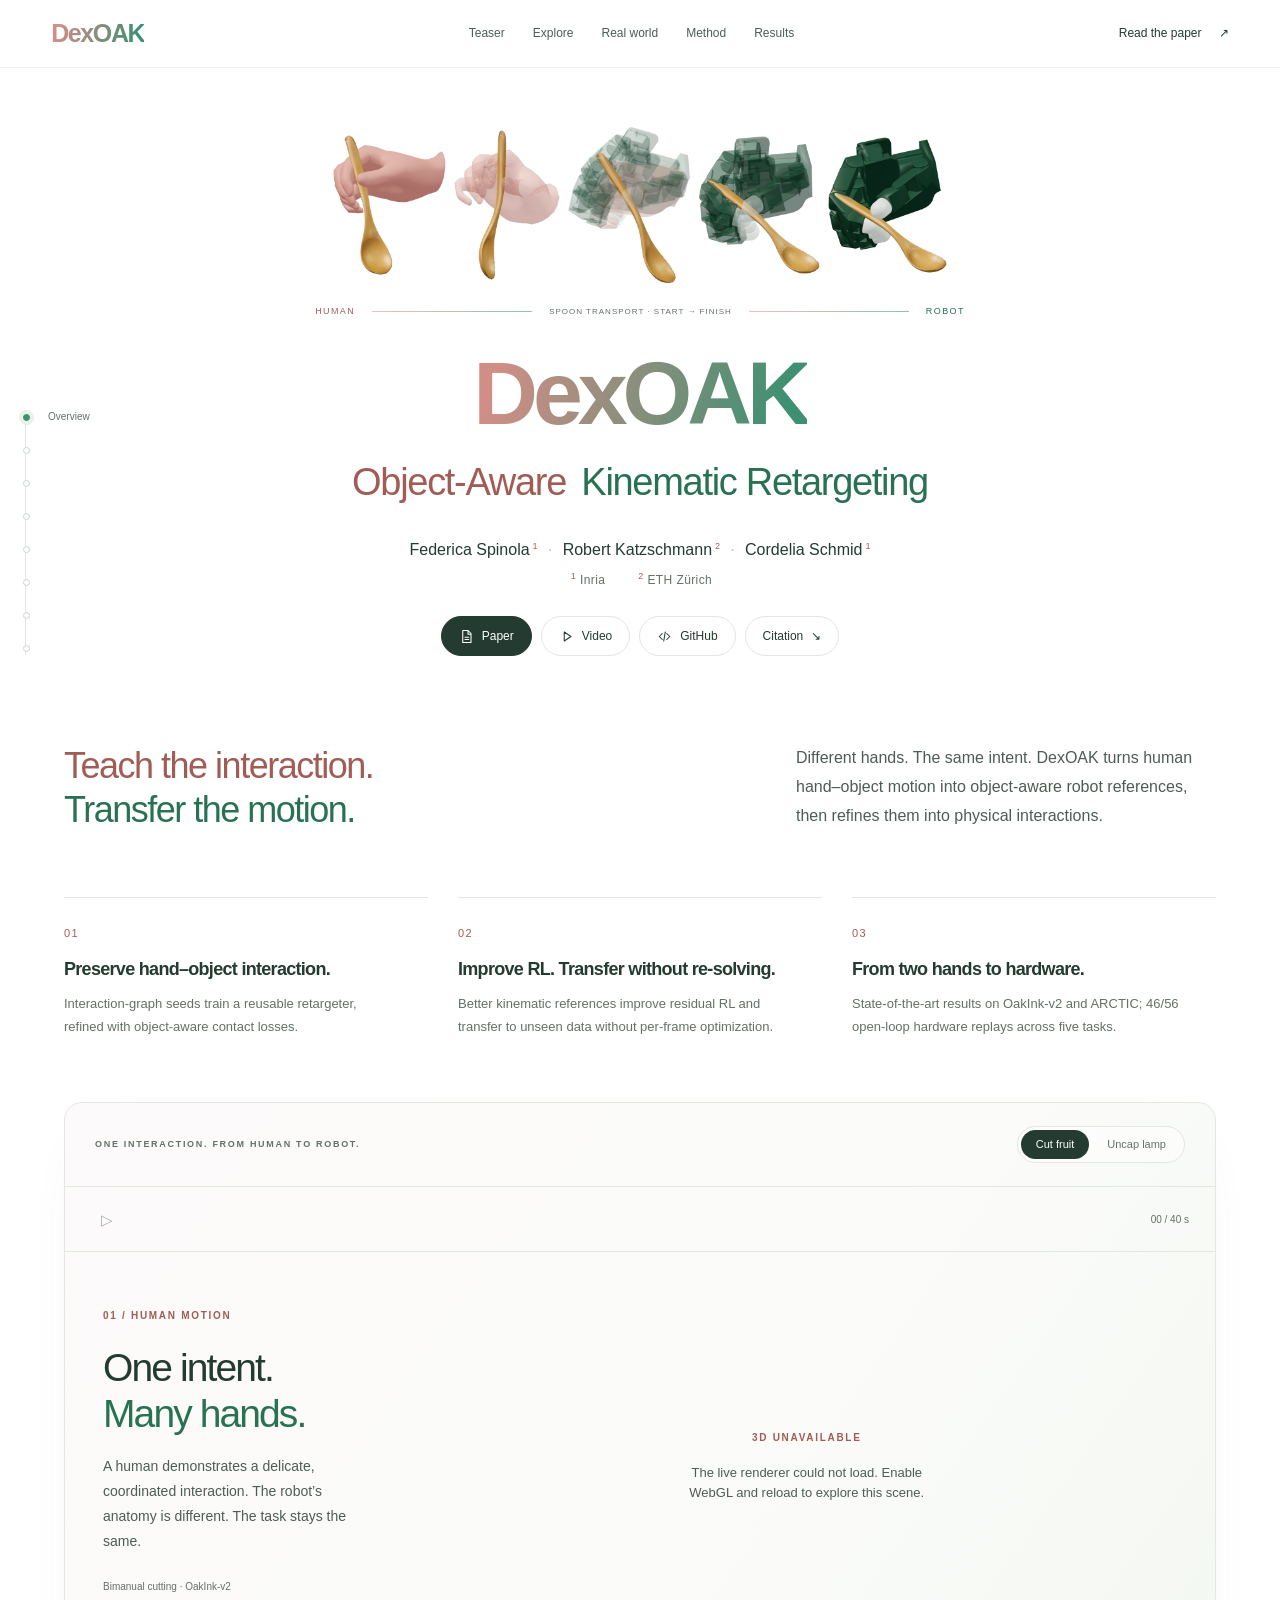
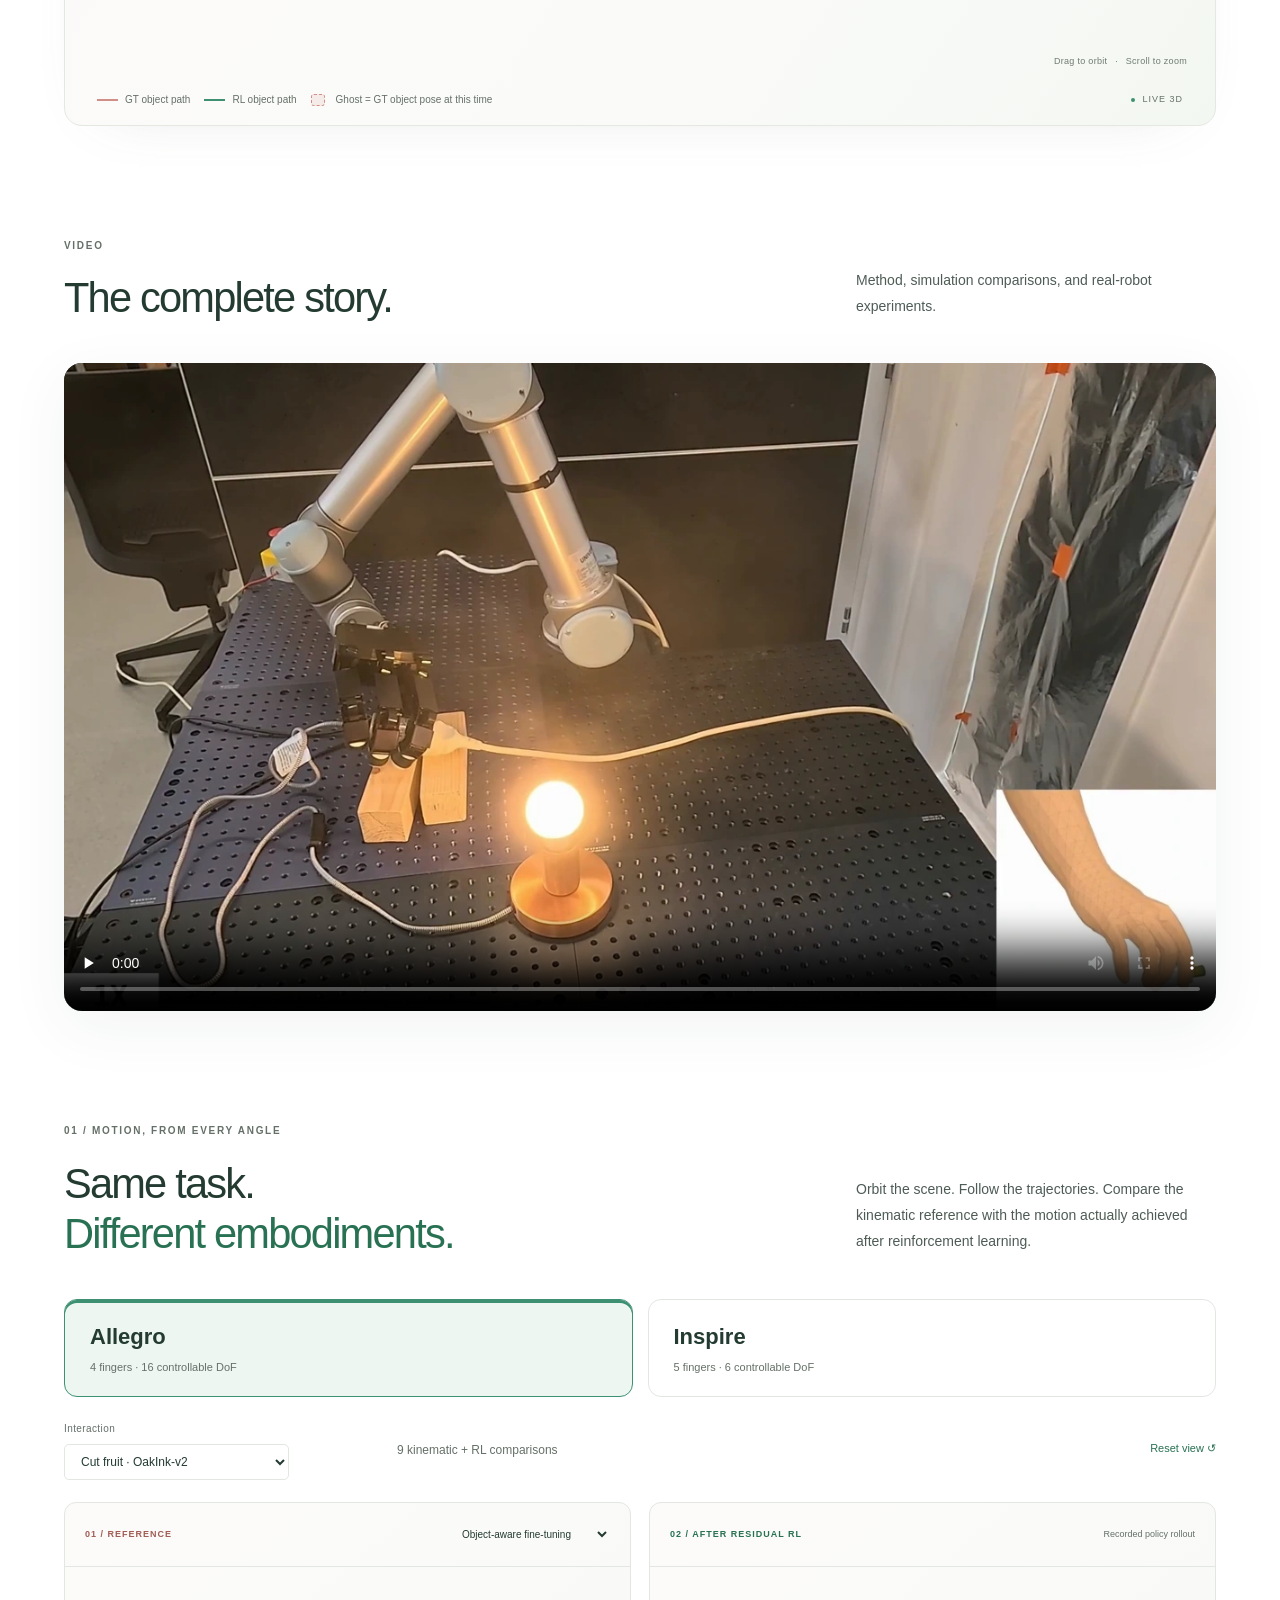
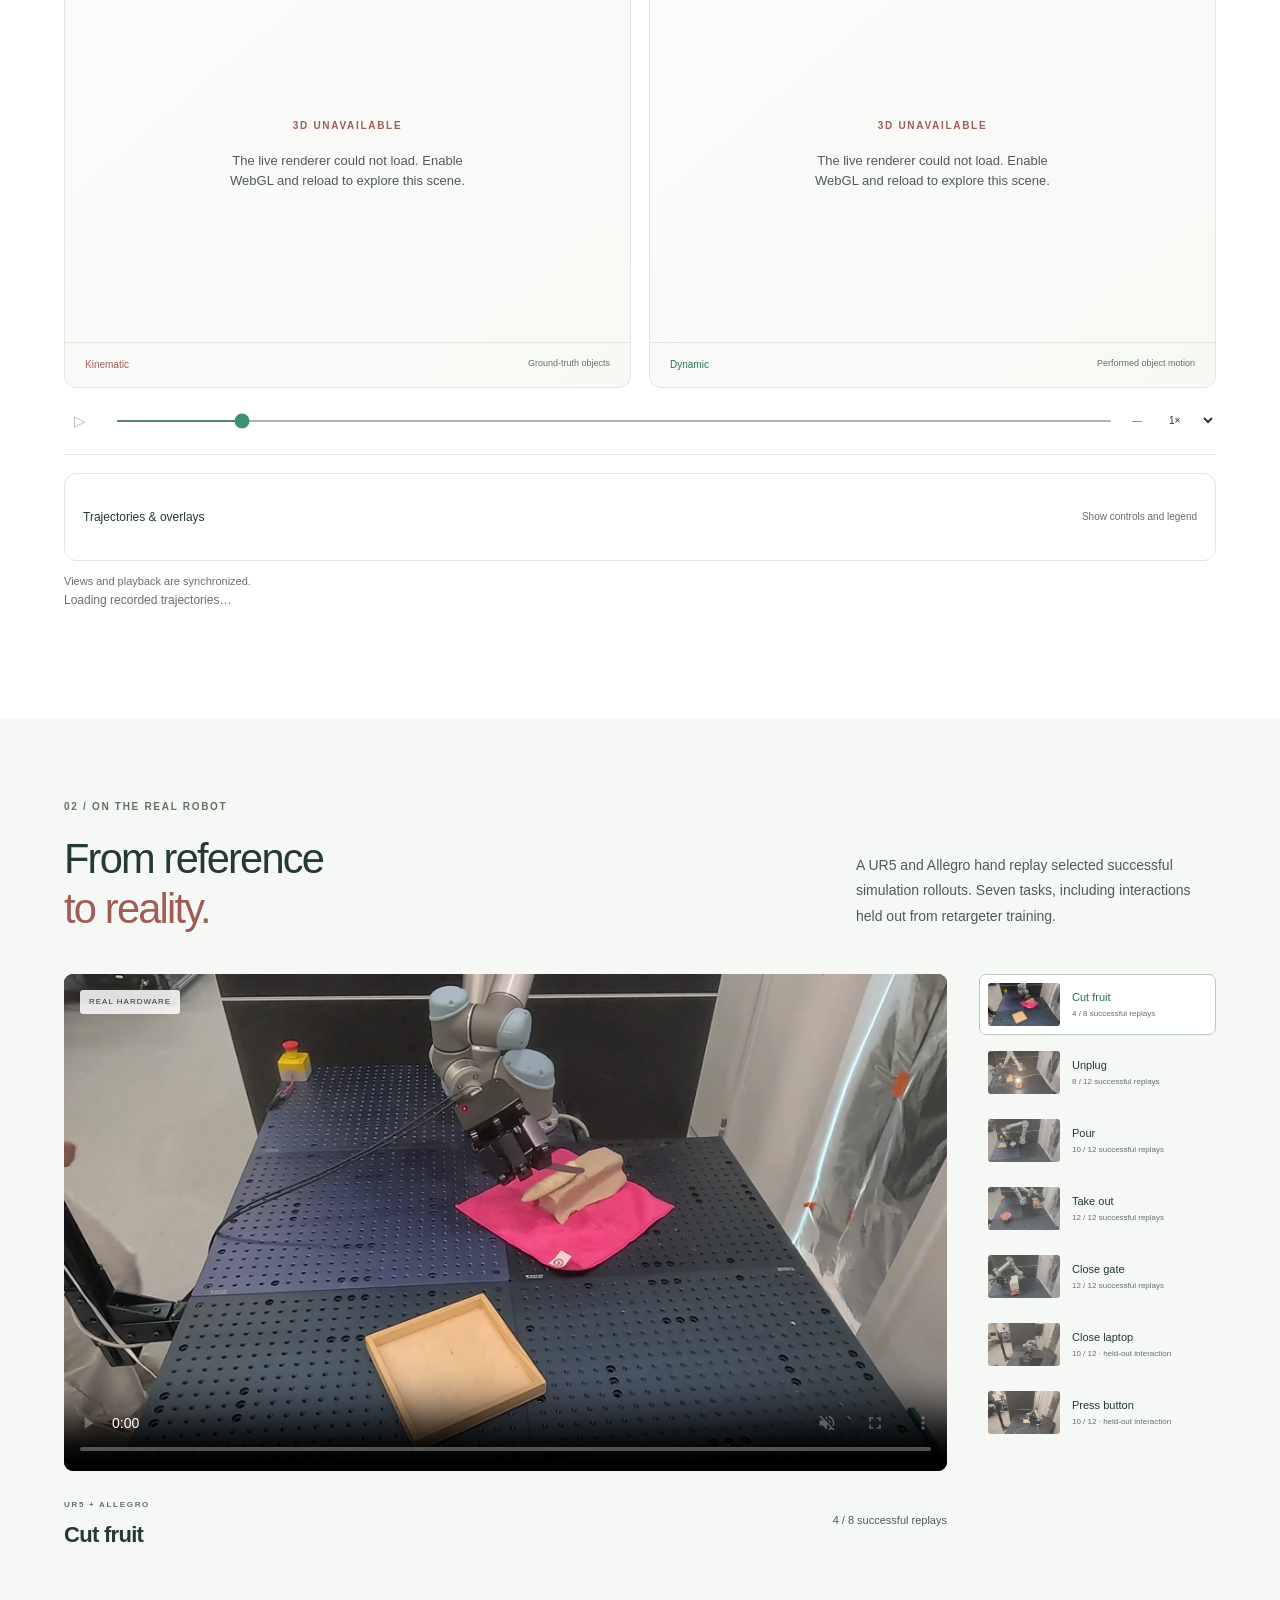
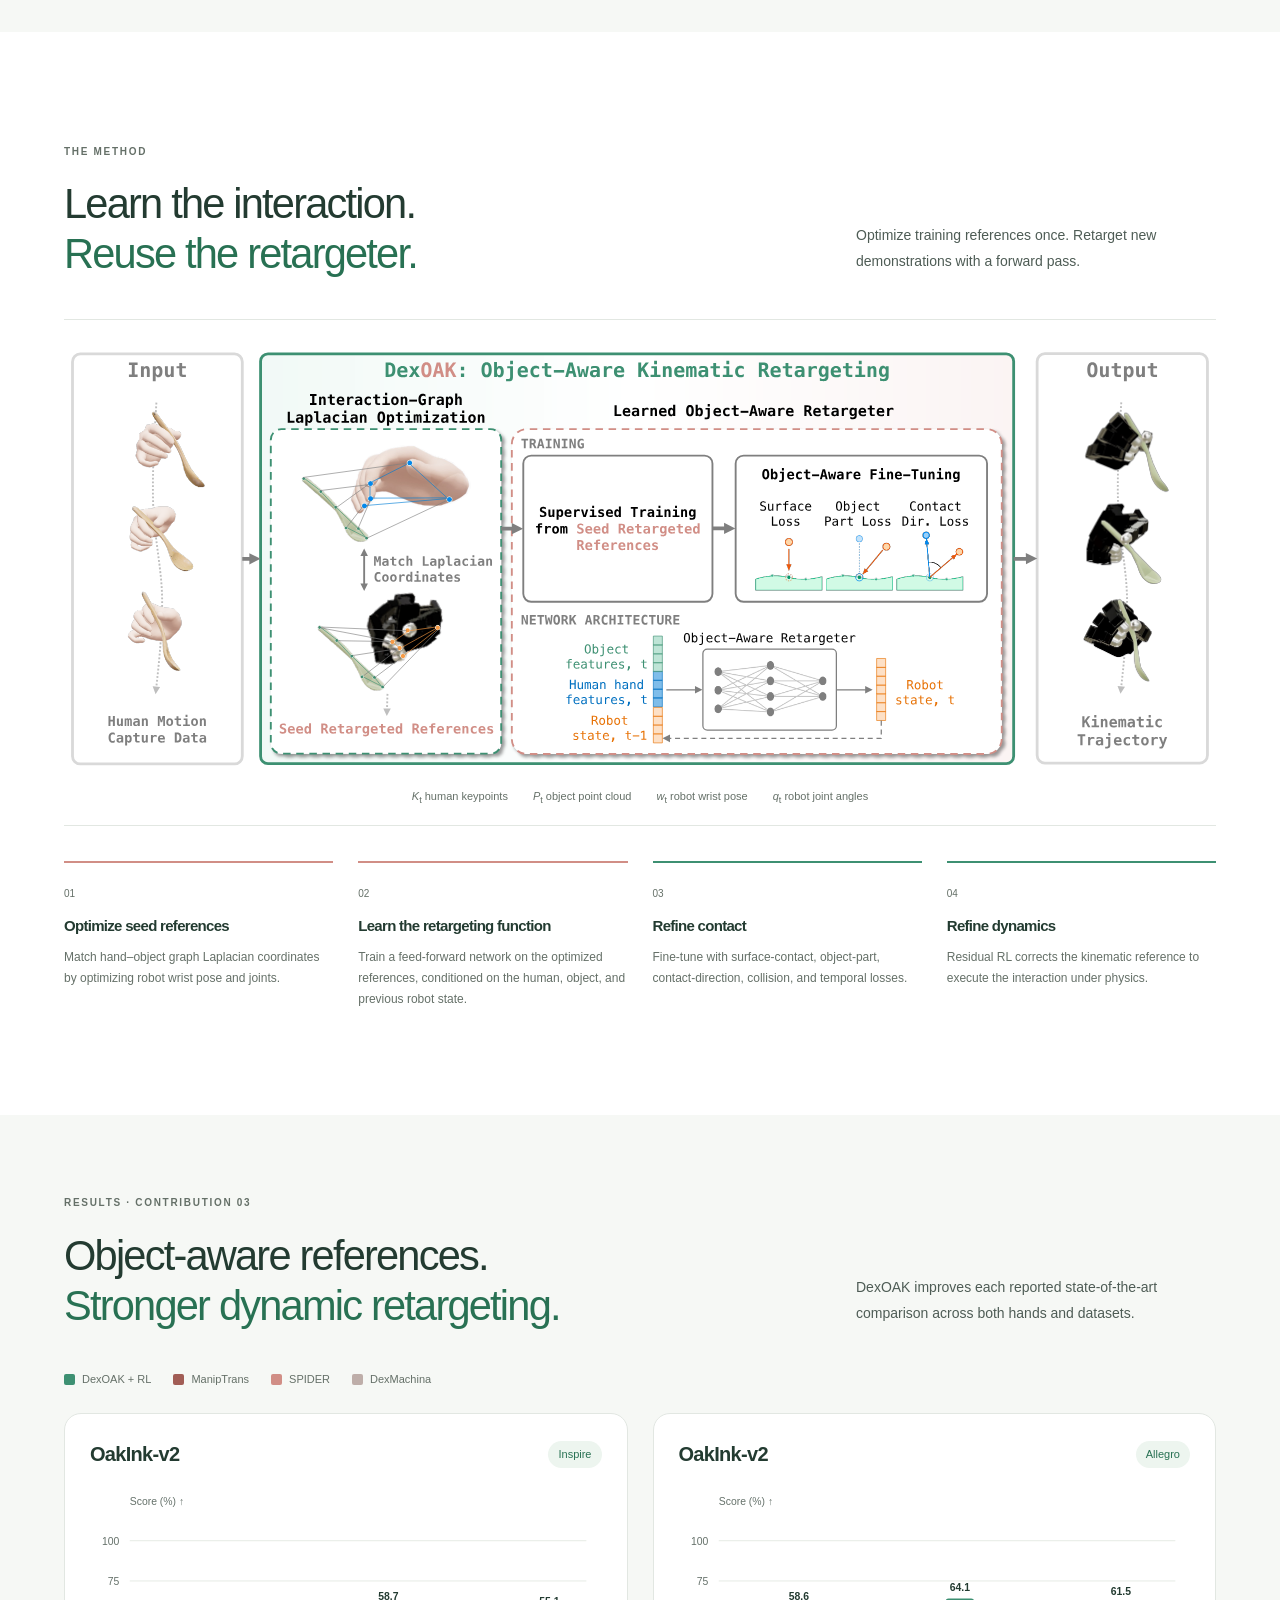
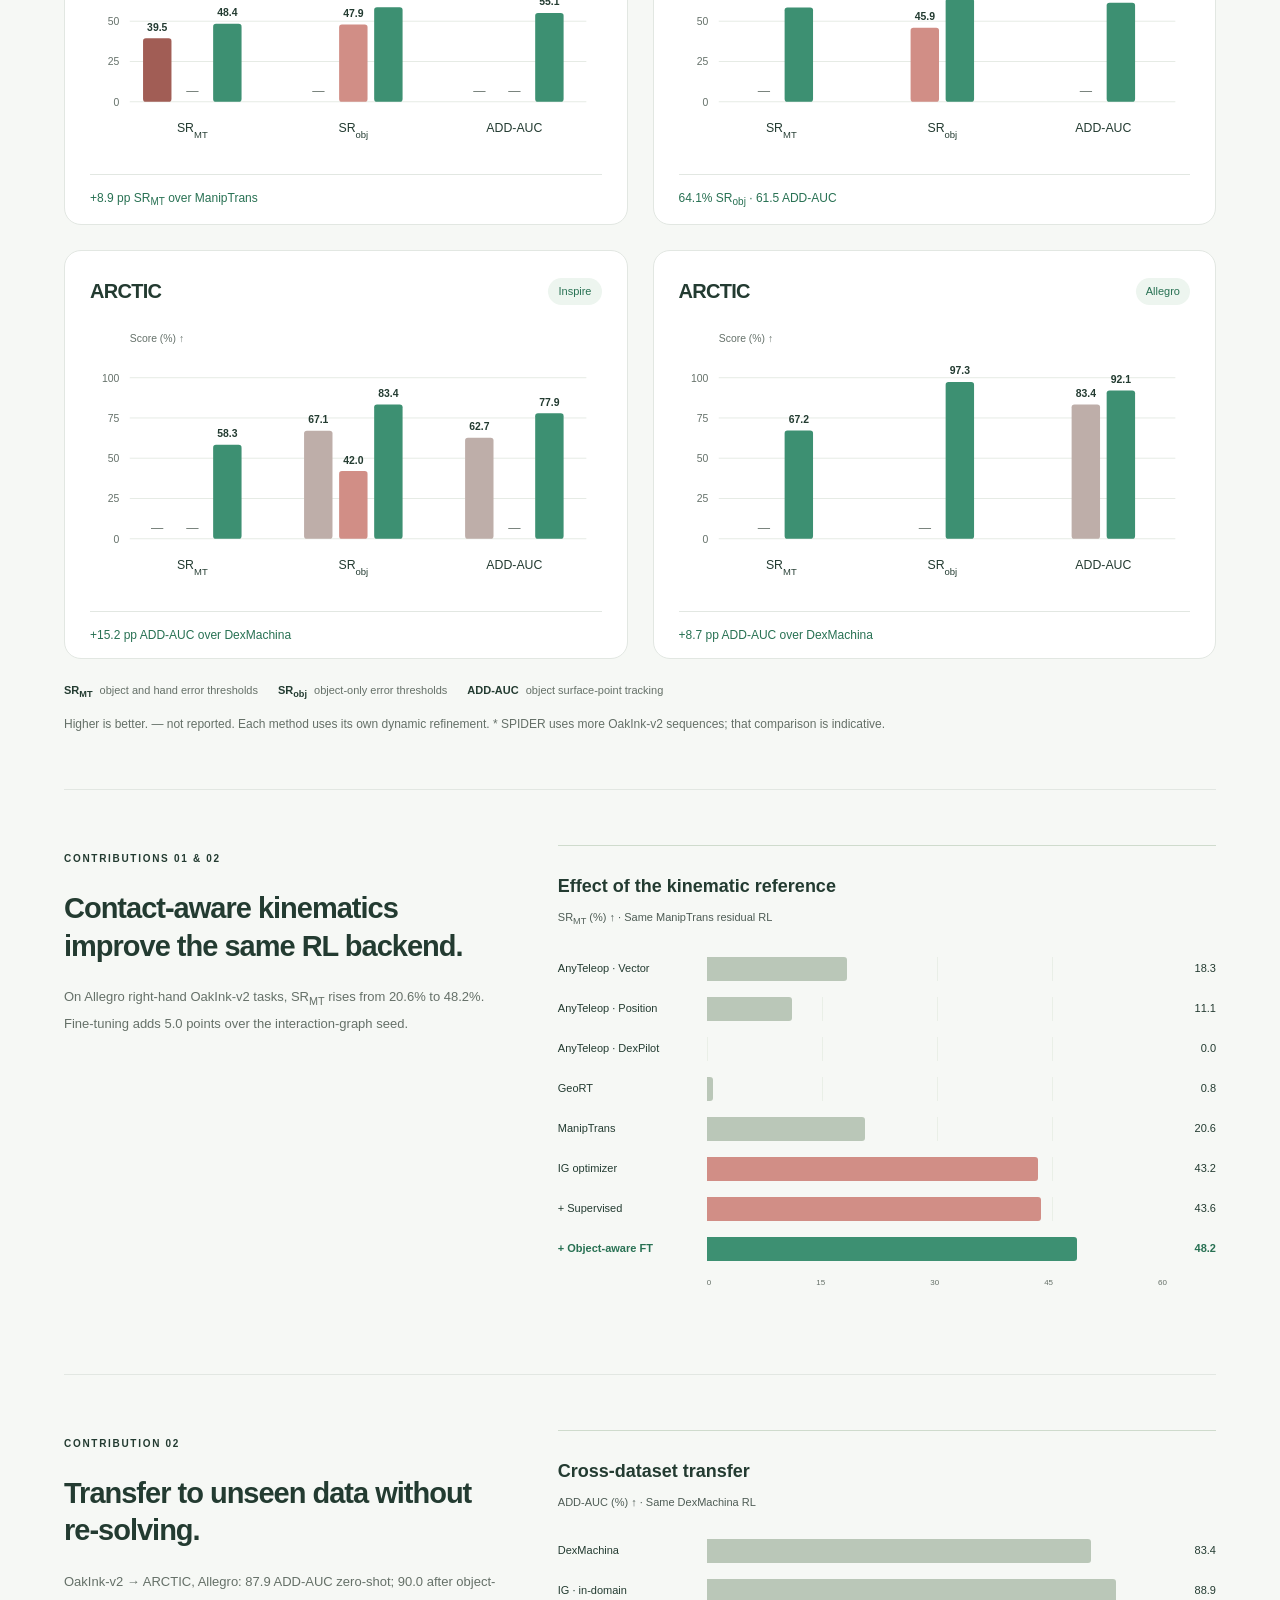
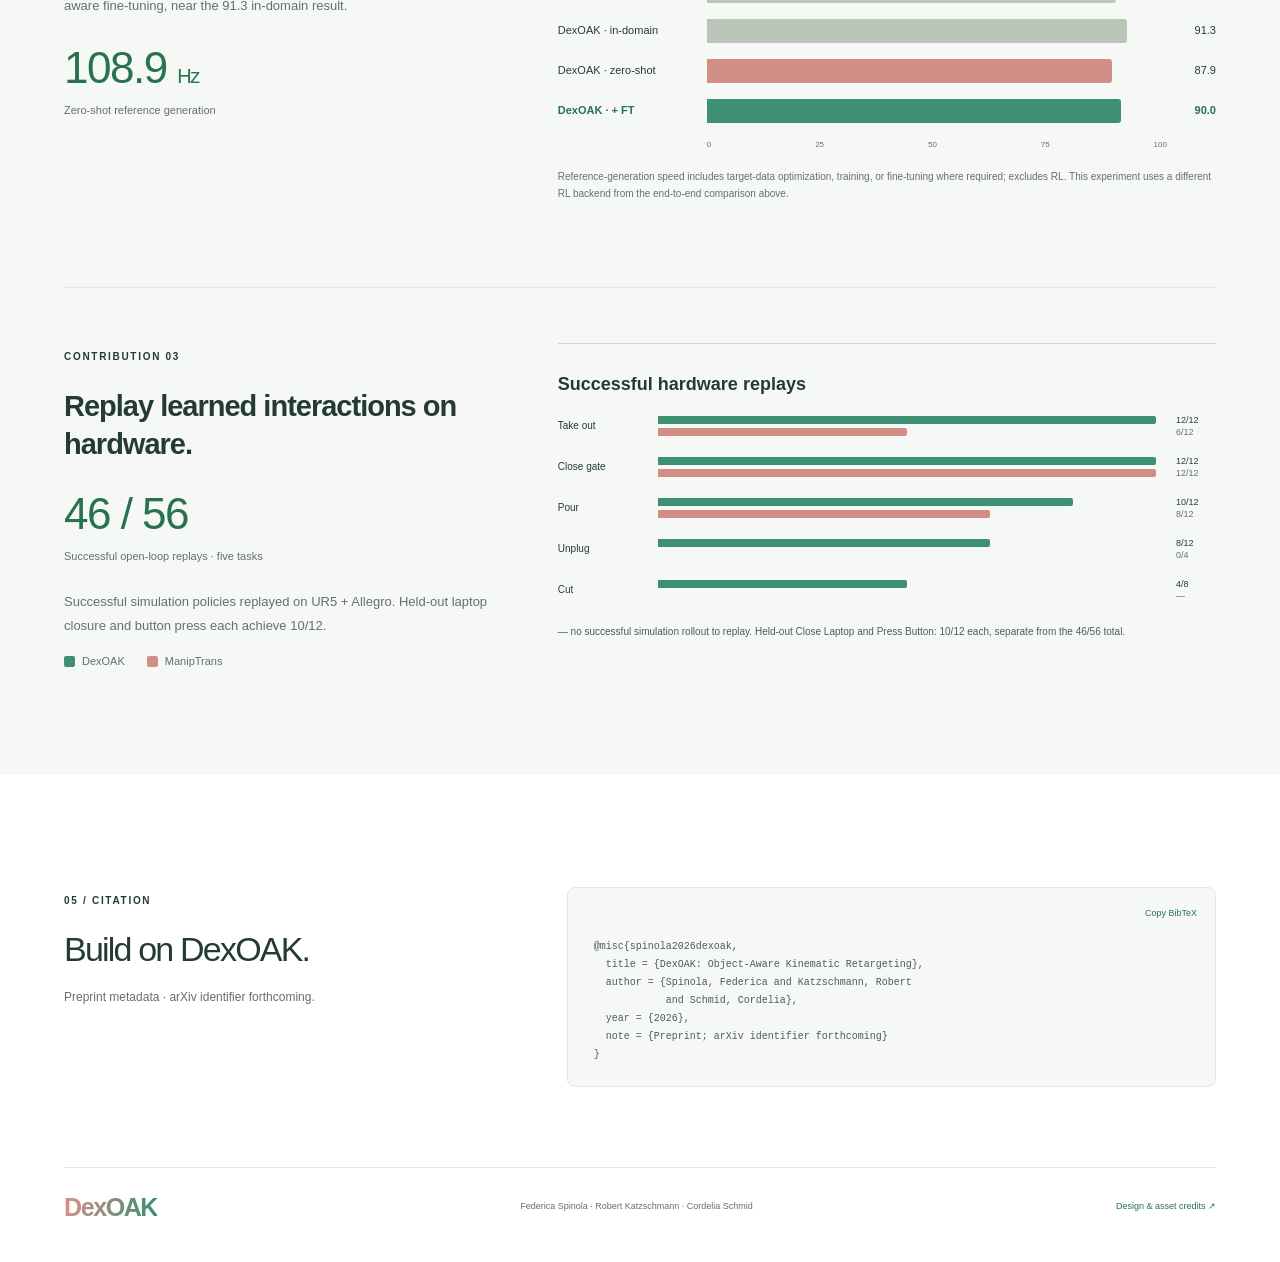
==== commit ece796e4: "Revise paper website with presentation video, paired explorers, vector method and grouped results" ====
--- a/index.html
+++ b/index.html
@@ -11,18 +11,18 @@
     <meta name="theme-color" content="#ffffff" />
     <link rel="icon" href="assets/favicon.svg" type="image/svg+xml" />
     <link rel="stylesheet" href="assets/fonts/fonts.css" />
-    <link rel="stylesheet" href="style.css?v=spoon4" />
+    <link rel="stylesheet" href="style.css?v=release-oct15" />
     <script type="importmap">
       { "imports": { "three": "./assets/vendor/three.module.js" } }
     </script>
-    <script type="module" src="app.js?v=spoon4"></script>
+    <script type="module" src="app.js?v=release-oct15"></script>
   </head>
   <body>
     <a class="skip" href="#main">Skip to content</a>
     <header class="topbar">
       <a class="wordmark small" href="#top" aria-label="DexOAK home">DexOAK</a>
       <nav aria-label="Main navigation">
-        <a href="#teaser">Story</a><a href="#explore">Explore</a
+        <a href="#teaser">Teaser</a><a href="#explore">Explore</a
         ><a href="#real-world">Real world</a><a href="#method">Method</a
         ><a href="#results">Results</a>
       </nav>
@@ -36,7 +36,8 @@
     </header>
     <nav class="page-rail" aria-label="Section progress">
       <a href="#top" class="active"><i></i><span>Overview</span></a
-      ><a href="#teaser"><i></i><span>The story</span></a
+      ><a href="#teaser"><i></i><span>Teaser</span></a
+      ><a href="#video"><i></i><span>Video</span></a
       ><a href="#explore"><i></i><span>Explore</span></a
       ><a href="#real-world"><i></i><span>Real world</span></a
       ><a href="#method"><i></i><span>Method</span></a
@@ -52,7 +53,7 @@
           <div class="sequence-scroll">
             <img
               id="spoon-sequence"
-              src="assets/figures/spoon-sequence.webp?v=spoon5"
+              src="assets/figures/spoon-sequence.webp?v=release-oct15"
               width="2400"
               height="600"
               fetchpriority="high"
@@ -85,10 +86,10 @@
             ><svg viewBox="0 0 20 20" aria-hidden="true">
               <path d="M5 2h7l4 4v12H5z M12 2v5h4 M8 11h5 M8 14h5" /></svg
             >Paper</a
-          ><a class="button" href="#teaser"
+          ><a class="button" href="#video"
             ><svg viewBox="0 0 20 20" aria-hidden="true">
               <path d="m7 4 9 6-9 6z" /></svg
-            >Teaser <small>live 3D</small></a
+            >Video</a
           ><a
             class="button pending"
             id="github-link"
@@ -96,15 +97,7 @@
             title="Repository link will be added at release"
             ><svg viewBox="0 0 20 20" aria-hidden="true">
               <path d="m7 6-4 4 4 4 M13 6l4 4-4 4 M11 4l-2 12" /></svg
-            >Code <small>soon</small></a
-          ><a
-            class="button pending"
-            id="huggingface-link"
-            aria-disabled="true"
-            title="Hugging Face link will be added at release"
-            ><svg viewBox="0 0 20 20" aria-hidden="true">
-              <path d="m10 2 7 4v8l-7 4-7-4V6z M3 6l7 4 7-4 M10 10v8" /></svg
-            >Hugging Face <small>soon</small></a
+            >GitHub</a
           ><a class="button" href="#cite"
             >Citation <span aria-hidden="true">↘</span></a
           >
@@ -123,6 +116,32 @@
           physical interactions.
         </p>
       </div>
+      <section class="contributions container" aria-label="Paper contributions">
+        <article>
+          <span class="contribution-number">01</span>
+          <h3>Preserve hand–object interaction.</h3>
+          <p>
+            Interaction-graph seeds train a reusable retargeter, refined with
+            object-aware contact losses.
+          </p>
+        </article>
+        <article>
+          <span class="contribution-number">02</span>
+          <h3>Improve RL. Transfer without re-solving.</h3>
+          <p>
+            Better kinematic references improve residual RL and transfer to
+            unseen data without per-frame optimization.
+          </p>
+        </article>
+        <article>
+          <span class="contribution-number">03</span>
+          <h3>From two hands to hardware.</h3>
+          <p>
+            State-of-the-art results on OakInk-v2 and ARCTIC; 46/56 open-loop
+            hardware replays across five tasks.
+          </p>
+        </article>
+      </section>
       <section
         id="teaser"
         class="teaser container"
@@ -179,38 +198,42 @@
           </div>
         </div>
         <div class="film-legend">
-          <span><i class="line rose-line"></i>GT object</span
-          ><span><i class="line dashed rose-line"></i>GT hand</span
-          ><span><i class="line green-line"></i>RL object</span
+          <span><i class="line rose-line"></i>GT object path</span
+          ><span><i class="line green-line"></i>RL object path</span
+          ><span
+            ><i class="ghost-key"></i>Ghost = GT object pose at this time</span
           ><span class="live-label"><i></i>Live 3D</span>
         </div>
-
-        <div class="film-footnote">
-          <span id="teaser-provenance"
-            >Actual meshes & recorded motion · visual interpolation</span
-          ><a href="#explore"
-            >Take control of the motion <span aria-hidden="true">↗</span></a
-          >
-        </div>
-      </section>
-      <div class="paper-takeaways container">
-        <div>
-          <span class="takeaway-number rose">Object-aware</span>
-          <p>Preserve the interaction<br />across different hand geometries.</p>
-        </div>
-        <div>
-          <span class="takeaway-number green">108.9 <small>Hz</small></span>
-          <p>
-            Zero-shot retargeting on ARCTIC<br /><span class="muted"
-              >Table III · reference generation</span
-            >
-          </p>
-        </div>
-        <div>
-          <span class="takeaway-number gradient-text">Beyond simulation</span>
-          <p>Selected learned motions<br />replayed on real hardware.</p>
-        </div>
-      </div>
+      </section>
+      <section
+        id="video"
+        class="section container presentation-section"
+        aria-labelledby="video-title"
+      >
+        <div class="section-heading">
+          <div>
+            <span class="eyebrow">Video</span>
+            <h2 id="video-title">The complete story.</h2>
+          </div>
+          <p>Method, simulation comparisons, and real-robot experiments.</p>
+        </div>
+        <video
+          id="paper-video"
+          controls
+          playsinline
+          preload="none"
+          poster="assets/media/dexoak-video.webp"
+          aria-label="DexOAK research video"
+        >
+          <source src="assets/media/dexoak-video.mp4" type="video/mp4" />
+          <track
+            kind="captions"
+            src="assets/media/dexoak-video.vtt"
+            srclang="en"
+            label="English"
+          />
+        </video>
+      </section>
       <section
         id="explore"
         class="section container"
@@ -229,29 +252,27 @@
             learning.
           </p>
         </div>
+        <div
+          class="embodiment-picker"
+          id="hand-tabs"
+          aria-label="Choose embodiment"
+        >
+          <button data-hand="allegro" aria-pressed="true" class="active">
+            <strong>Allegro</strong><span>4 fingers · 16 controllable DoF</span>
+          </button>
+          <button data-hand="inspire" aria-pressed="false">
+            <strong>Inspire</strong><span>5 fingers · 6 controllable DoF</span>
+          </button>
+        </div>
         <div class="explorer-controls">
           <div class="field">
             <label for="scene-select">Interaction</label
             ><select id="scene-select">
               <option value="cut">Cut fruit · OakInk-v2</option>
-              <option value="uncap">Uncap alcohol lamp · OakInk-v2</option>
-              <option value="place">Place inside · OakInk-v2</option>
-              <option value="spoon">Rearrange spoon · OakInk-v2</option>
-              <option value="shake">Shake bottle · OakInk-v2</option>
-              <option value="box">Open box · ARCTIC</option>
-              <option value="mixer">Use mixer · ARCTIC</option>
-              <option value="ketchup">Squeeze ketchup · ARCTIC</option>
             </select>
           </div>
-          <div class="field">
-            <span>Embodiment</span>
-            <div class="segmented" id="hand-tabs">
-              <button data-hand="allegro" aria-pressed="true" class="active">
-                Allegro</button
-              ><button data-hand="inspire" aria-pressed="false">Inspire</button>
-            </div>
-          </div>
-          <button id="reset-view" class="text-button">Reset view ↺</button>
+          <span id="pair-count" class="source-note"></span
+          ><button id="reset-view" class="text-button">Reset view ↺</button>
         </div>
         <div class="comparison">
           <article class="viewer-panel">
@@ -307,19 +328,46 @@
             <option value="0.25">0.25×</option>
             <option value="0.5">0.5×</option>
             <option value="1" selected>1×</option>
+            <option value="1.5">1.5×</option>
+            <option value="2">2×</option>
+            <option value="3">3×</option>
           </select>
         </div>
-        <div class="explorer-options">
-          <label
-            ><input type="checkbox" id="trail-toggle" checked />
-            Trajectories</label
-          ><label
-            ><input type="checkbox" id="human-toggle" /> Human overlay</label
-          ><label
-            ><input type="checkbox" id="ghost-toggle" checked /> GT object
-            ghost</label
-          ><span class="sync-hint">Views & playback are synchronized</span>
-        </div>
+        <details class="trajectory-menu">
+          <summary>
+            Trajectories & overlays <span>Show controls and legend</span>
+          </summary>
+          <div class="trajectory-options">
+            <label
+              ><input type="checkbox" id="trail-toggle" checked /> Object paths
+              <span class="legend-inline"
+                ><i class="line rose-line"></i>GT
+                <i class="line green-line"></i>RL</span
+              ></label
+            >
+            <label
+              ><input type="checkbox" id="human-trail-toggle" checked /> Human
+              wrist path <i class="line dashed rose-line"></i
+              ><small id="human-trail-note" hidden
+                >Not available in this recording</small
+              ></label
+            >
+            <label
+              ><input type="checkbox" id="robot-trail-toggle" checked /> Robot
+              wrist path <i class="line dashed green-line"></i
+            ></label>
+            <label
+              ><input type="checkbox" id="human-toggle" /> Human hand
+              overlay</label
+            >
+            <label
+              ><input type="checkbox" id="ghost-toggle" checked /> Ghost object
+              <i class="ghost-key"></i
+              ><small>Ground-truth pose at the current time</small></label
+            >
+          </div>
+        </details>
+        <p class="sync-hint">Views and playback are synchronized.</p>
         <p id="scene-note" class="source-note" aria-live="polite">
           Loading recorded trajectories…
         </p>
@@ -352,7 +400,7 @@
                   playsinline
                   muted
                   preload="metadata"
-                  src="assets/media/real-cut.mp4?v=spoon4"
+                  src="assets/media/real-cut.mp4?v=release-oct15"
                   poster="assets/media/real-cut.webp"
                   aria-label="Real-robot cutting experiment"
                 ></video
@@ -374,12 +422,6 @@
               aria-label="Choose hardware experiment"
             ></div>
           </div>
-          <p class="source-note">
-            Table V · Hardware success is conditional on selecting successful
-            simulation rollouts. Cut succeeds in 3% of simulation evaluations;
-            the shown replay is a selected success. The two held-out tasks are
-            reported separately.
-          </p>
         </div>
       </section>
       <section
@@ -389,107 +431,72 @@
       >
         <div class="section-heading">
           <div>
-            <span class="eyebrow">03 / The method</span>
+            <span class="eyebrow">The method</span>
             <h2 id="method-title">
-              <span class="rose">Learn the relationship.</span><br /><span
-                class="green"
-                >Then learn the physics.</span
+              Learn the interaction.<br /><span class="green"
+                >Reuse the retargeter.</span
               >
             </h2>
           </div>
           <p>
-            The interaction graph carries the human’s intent across embodiments.
-            Learning makes it fast; object-aware refinement makes the reference
-            useful for control.
+            Optimize training references once. Retarget new demonstrations with
+            a forward pass.
           </p>
         </div>
-        <div
-          class="method-flow"
-          role="group"
-          aria-label="Interaction graph optimization to supervised learning to object-aware fine-tuning to residual reinforcement learning"
-        >
-          <svg viewBox="0 0 1000 205" aria-hidden="true">
-            <defs>
-              <linearGradient id="method-gradient">
-                <stop stop-color="#d18e86" />
-                <stop offset="1" stop-color="#3d9072" />
-              </linearGradient>
-            </defs>
-            <path class="flow-track" d="M110 105H890" />
-            <path class="flow-pulse" d="M110 105H890" />
-            <g transform="translate(110 105)" class="diagram-graph">
-              <path
-                d="M-35-27 4-38 35-9 25 32-23 27Z M-35-27 25 32 M4-38-23 27 M35-9-23 27 M-35-27 35-9 M4-38 25 32"
-              />
-              <circle cx="-35" cy="-27" r="6" />
-              <circle cx="4" cy="-38" r="6" />
-              <circle cx="35" cy="-9" r="6" />
-              <circle cx="25" cy="32" r="6" />
-              <circle cx="-23" cy="27" r="6" />
-            </g>
-            <g transform="translate(370 105)" class="diagram-net">
-              <path
-                d="M-32-26 0-35 32-26 M-32-26 0 0 32-26 M-32 26 0 0 32 26 M-32 26 0 35 32 26 M0-35 32 26 M0 35 32-26"
-              />
-              <circle cx="-32" cy="-26" r="7" />
-              <circle cx="-32" cy="26" r="7" />
-              <circle cx="0" cy="-35" r="7" />
-              <circle cx="0" cy="0" r="7" />
-              <circle cx="0" cy="35" r="7" />
-              <circle cx="32" cy="-26" r="7" />
-              <circle cx="32" cy="26" r="7" />
-            </g>
-            <g transform="translate(630 105)" class="diagram-contact">
-              <rect x="-35" y="-23" width="70" height="52" rx="22" />
-              <path
-                d="M-38-42-18-48 0-30 18-48 38-42 M-18-48-18-24 M18-48 18-24"
-              />
-              <circle cx="-18" cy="-23" r="5" />
-              <circle cx="18" cy="-23" r="5" />
-            </g>
-            <g transform="translate(890 105)" class="diagram-rl">
-              <path d="M-36 5Q-22-40-7-6T20-5T39-1" />
-              <path d="M-36 25Q-22-20-7 14T20 15T39 19" />
-              <circle cx="0" cy="0" r="49" />
-            </g>
-          </svg>
-          <div class="method-stages">
-            <button data-method="0" class="active" aria-pressed="true">
-              <small>01</small><strong>Interaction graph</strong
-              ><span>Optimize the seed</span></button
-            ><button data-method="1" aria-pressed="false">
-              <small>02</small><strong>Supervised learning</strong
-              ><span>Amortize the solve</span></button
-            ><button data-method="2" aria-pressed="false">
-              <small>03</small><strong>Object-aware FT</strong
-              ><span>Refine the contact</span></button
-            ><button data-method="3" aria-pressed="false">
-              <small>04</small><strong>Residual RL</strong
-              ><span>Make it physical</span>
-            </button>
-          </div>
-        </div>
-        <div class="method-explanation">
-          <span id="method-equation">L Vrobot ≈ L Vhuman</span>
-          <p id="method-description">
-            Human keypoints and object anchors form a shared interaction graph.
-            Optimizing robot joints and wrist pose to match its Laplacian
-            coordinates preserves the local hand–object relationship.
-          </p>
-        </div>
-        <details class="paper-figure">
-          <summary>
-            See the complete architecture from the paper <span>↗</span>
-          </summary>
-          <img
-            src="assets/figures/method.webp"
-            loading="lazy"
-            alt="Figure 2 from the supplied DexOAK manuscript: interaction graph seed optimization, supervised learning, object-aware fine-tuning and downstream RL."
-          />
-          <p class="source-note">
-            Original Figure 2 from the supplied manuscript.
-          </p>
-        </details>
+        <figure class="method-figure">
+          <a
+            href="assets/figures/method.svg"
+            target="_blank"
+            rel="noopener"
+            aria-label="Open the full-resolution method figure"
+            ><img
+              src="assets/figures/method.svg"
+              width="3060"
+              height="1128"
+              loading="lazy"
+              alt="DexOAK pipeline: interaction-graph optimization creates seed references; supervised training and object-aware fine-tuning learn a reusable retargeter."
+          /></a>
+          <figcaption>
+            <span><i>K</i><sub>t</sub> human keypoints</span
+            ><span><i>P</i><sub>t</sub> object point cloud</span
+            ><span><i>w</i><sub>t</sub> robot wrist pose</span
+            ><span><i>q</i><sub>t</sub> robot joint angles</span>
+          </figcaption>
+        </figure>
+        <div class="method-steps">
+          <article>
+            <span>01</span>
+            <h3>Optimize seed references</h3>
+            <p>
+              Match hand–object graph Laplacian coordinates by optimizing robot
+              wrist pose and joints.
+            </p>
+          </article>
+          <article>
+            <span>02</span>
+            <h3>Learn the retargeting function</h3>
+            <p>
+              Train a feed-forward network on the optimized references,
+              conditioned on the human, object, and previous robot state.
+            </p>
+          </article>
+          <article>
+            <span>03</span>
+            <h3>Refine contact</h3>
+            <p>
+              Fine-tune with surface-contact, object-part, contact-direction,
+              collision, and temporal losses.
+            </p>
+          </article>
+          <article>
+            <span>04</span>
+            <h3>Refine dynamics</h3>
+            <p>
+              Residual RL corrects the kinematic reference to execute the
+              interaction under physics.
+            </p>
+          </article>
+        </div>
       </section>
       <section
         id="results"
@@ -499,89 +506,102 @@
         <div class="container">
           <div class="section-heading">
             <div>
-              <span class="eyebrow">04 / Measured improvements</span>
+              <span class="eyebrow">Results · Contribution 03</span>
               <h2 id="results-title">
-                Better references.<br /><span class="green"
-                  >Stronger outcomes.</span
+                Object-aware references.<br /><span class="green"
+                  >Stronger dynamic retargeting.</span
                 >
               </h2>
             </div>
             <p>
-              Explore the paper’s results by dataset and embodiment. Every bar
-              starts at zero; each comparison keeps the reported metric and
-              evaluation setting.
+              DexOAK improves each reported state-of-the-art comparison across
+              both hands and datasets.
             </p>
           </div>
-          <div class="results-filters">
-            <div class="segmented">
-              <button data-dataset="arctic" class="active" aria-pressed="true">
-                ARCTIC</button
-              ><button data-dataset="oakink" aria-pressed="false">
-                OakInk-v2
-              </button>
-            </div>
-            <div class="segmented">
-              <button
-                data-result-hand="inspire"
-                class="active"
-                aria-pressed="true"
-              >
-                Inspire</button
-              ><button data-result-hand="allegro" aria-pressed="false">
-                Allegro
-              </button>
-            </div>
-          </div>
-          <div id="main-charts" class="main-charts"></div>
-          <p id="results-note" class="source-note"></p>
-          <details class="more-results">
-            <summary>
-              What makes the reference matter?
-              <span>Reference quality & transfer ↗</span>
-            </summary>
-            <div class="main-charts">
-              <article class="chart-card">
-                <span class="eyebrow"
-                  >Table I · Same ManipTrans RL backend</span
-                >
-                <h3>Object-aware references</h3>
-                <p class="chart-subtitle">
-                  Strict success, SRMT (%) ↑ · OakInk-v2
-                </p>
-                <div id="ablation-bars" class="bars"></div>
-              </article>
-              <article class="chart-card">
-                <span class="eyebrow">Table III · DexMachina RL backend</span>
-                <h3>Transfer to ARCTIC</h3>
-                <p class="chart-subtitle">ADD-AUC (%) ↑ · Allegro</p>
-                <div id="transfer-bars" class="bars"></div>
-                <p class="chart-note">
-                  Zero-shot and fine-tuned references transfer from OakInk-v2.
-                  These results use the Table III backend, distinct from the
-                  end-to-end Table IV comparison above.
-                </p>
-              </article>
-            </div>
-          </details>
-          <details class="more-results">
-            <summary>
-              Repeatability on hardware <span>Five tasks · Table V ↗</span>
-            </summary>
-            <div class="hardware-results">
-              <div>
-                <h3>46 / 56</h3>
-                <p>
-                  Successful DexOAK replays across the five Table V tasks, after
-                  selecting successful simulation rollouts.
-                </p>
-                <div class="chart-legend">
-                  <span><i class="green-square"></i>DexOAK</span
-                  ><span><i class="gray-square"></i>ManipTrans</span>
-                </div>
+          <div class="benchmark-legend">
+            <span><i style="background: #3d9072"></i>DexOAK + RL</span
+            ><span><i style="background: #a15d55"></i>ManipTrans</span
+            ><span><i style="background: #d18e86"></i>SPIDER</span
+            ><span><i style="background: #beaea9"></i>DexMachina</span>
+          </div>
+          <div id="main-charts" class="benchmark-grid"></div>
+          <div class="metric-key">
+            <span
+              ><b>SR<sub>MT</sub></b> object and hand error thresholds</span
+            ><span
+              ><b>SR<sub>obj</sub></b> object-only error thresholds</span
+            ><span><b>ADD-AUC</b> object surface-point tracking</span>
+          </div>
+          <p class="source-note">
+            Higher is better. — not reported. Each method uses its own dynamic
+            refinement. * SPIDER uses more OakInk-v2 sequences; that comparison
+            is indicative.
+          </p>
+          <div class="result-chapter">
+            <div class="result-chapter-heading">
+              <span class="eyebrow">Contributions 01 & 02</span>
+              <h3>Contact-aware kinematics improve the same RL backend.</h3>
+              <p>
+                On Allegro right-hand OakInk-v2 tasks, SR<sub>MT</sub> rises
+                from 20.6% to 48.2%. Fine-tuning adds 5.0 points over the
+                interaction-graph seed.
+              </p>
+            </div>
+            <article class="chart-card wide-result">
+              <h4>Effect of the kinematic reference</h4>
+              <p class="chart-subtitle">
+                SR<sub>MT</sub> (%) ↑ · Same ManipTrans residual RL
+              </p>
+              <div id="ablation-bars" class="bars"></div>
+            </article>
+          </div>
+          <div class="result-chapter">
+            <div class="result-chapter-heading">
+              <span class="eyebrow">Contribution 02</span>
+              <h3>Transfer to unseen data without re-solving.</h3>
+              <p>
+                OakInk-v2 → ARCTIC, Allegro: 87.9 ADD-AUC zero-shot; 90.0 after
+                object-aware fine-tuning, near the 91.3 in-domain result.
+              </p>
+              <div class="result-stat">
+                <strong>108.9 <small>Hz</small></strong
+                ><span>Zero-shot reference generation</span>
               </div>
+            </div>
+            <article class="chart-card wide-result">
+              <h4>Cross-dataset transfer</h4>
+              <p class="chart-subtitle">ADD-AUC (%) ↑ · Same DexMachina RL</p>
+              <div id="transfer-bars" class="bars"></div>
+              <p class="chart-note">
+                Reference-generation speed includes target-data optimization,
+                training, or fine-tuning where required; excludes RL. This
+                experiment uses a different RL backend from the end-to-end
+                comparison above.
+              </p>
+            </article>
+          </div>
+          <div class="result-chapter hardware-chapter">
+            <div class="result-chapter-heading">
+              <span class="eyebrow">Contribution 03</span>
+              <h3>Replay learned interactions on hardware.</h3>
+              <div class="result-stat">
+                <strong>46 / 56</strong
+                ><span>Successful open-loop replays · five tasks</span>
+              </div>
+              <p>
+                Successful simulation policies replayed on UR5 + Allegro.
+                Held-out laptop closure and button press each achieve 10/12.
+              </p>
+              <div class="benchmark-legend">
+                <span><i style="background: #3d9072"></i>DexOAK</span
+                ><span><i style="background: #d18e86"></i>ManipTrans</span>
+              </div>
+            </div>
+            <article class="chart-card wide-result">
+              <h4>Successful hardware replays</h4>
               <div id="hardware-bars"></div>
-            </div>
-          </details>
+            </article>
+          </div>
         </div>
       </section>
       <section
--- a/style.css
+++ b/style.css
@@ -7,7 +7,7 @@
   --mint: var(--brand-green);
   --ink: #233b31;
   --text: #4e5c55;
-  --muted: #69736d;
+  --muted: #657068;
   --line: #e2e7e2;
   --paper: #fff;
   --wash: #f6f8f5;
@@ -2197,3 +2197,518 @@
 .paper-subtitle > .green {
   margin-left: 0.16em;
 }
+
+/* Publication revision: clearer hierarchy, complete comparisons, visible evidence. */
+.contributions {
+  display: grid;
+  grid-template-columns: repeat(3, 1fr);
+  gap: 30px;
+  margin-top: 28px;
+  margin-bottom: 64px;
+}
+.contributions article {
+  padding: 22px 0 0;
+  border-top: 1px solid var(--line);
+}
+.contribution-number {
+  font-size: 11px;
+  color: var(--rose);
+  letter-spacing: 1.3px;
+}
+.contributions h3 {
+  font-size: 18px;
+  line-height: 1.35;
+  margin: 12px 0;
+}
+.contributions p {
+  font-size: 13px;
+  line-height: 1.75;
+  color: var(--muted);
+  max-width: 330px;
+}
+.presentation-section video {
+  display: block;
+  width: 100%;
+  aspect-ratio: 16/9;
+  border-radius: 18px;
+  background: #172a22;
+  box-shadow: 0 16px 60px #233b3110;
+}
+.ghost-key {
+  display: inline-block;
+  width: 14px;
+  height: 12px;
+  border: 1px dashed var(--rose-soft);
+  background: #d18e8625;
+  border-radius: 3px;
+  vertical-align: middle;
+  margin-right: 4px;
+}
+.film-legend {
+  flex-wrap: wrap;
+  gap: 14px;
+}
+.embodiment-picker {
+  display: grid;
+  grid-template-columns: 1fr 1fr;
+  gap: 15px;
+  margin-bottom: 24px;
+}
+.embodiment-picker button {
+  border: 1px solid var(--line);
+  border-radius: 13px;
+  background: white;
+  padding: 20px 25px;
+  text-align: left;
+  color: var(--ink);
+  transition: 0.2s;
+}
+.embodiment-picker button.active {
+  border-color: var(--mint);
+  background: #eef6f2;
+  box-shadow: inset 0 3px var(--mint);
+}
+.embodiment-picker strong {
+  display: block;
+  font-size: 22px;
+  font-weight: 600;
+}
+.embodiment-picker span {
+  display: block;
+  margin-top: 5px;
+  font-size: 11px;
+  color: var(--muted);
+}
+.explorer-controls {
+  align-items: center;
+}
+.explorer-controls .field:first-child {
+  min-width: 300px;
+}
+.explorer-controls #pair-count {
+  margin: 0 auto 0 0;
+}
+.trajectory-menu {
+  margin-top: 18px;
+  border: 1px solid var(--line);
+  border-radius: 12px;
+  padding: 14px 18px;
+  font-size: 12px;
+}
+.trajectory-menu summary {
+  cursor: pointer;
+  color: var(--ink);
+}
+.trajectory-menu summary > span {
+  float: right;
+  color: var(--muted);
+  font-size: 10px;
+}
+.trajectory-options {
+  display: grid;
+  grid-template-columns: repeat(2, minmax(0, 1fr));
+  gap: 17px;
+  padding: 22px 0 6px;
+}
+.trajectory-options label {
+  display: flex;
+  align-items: center;
+  gap: 8px;
+  flex-wrap: wrap;
+}
+.trajectory-options small {
+  color: var(--muted);
+  font-size: 10px;
+}
+.trajectory-options input {
+  accent-color: var(--mint);
+}
+.legend-inline {
+  display: inline-flex;
+  align-items: center;
+  gap: 7px;
+  color: var(--muted);
+}
+.line.green-line {
+  background: var(--mint);
+}
+.line.dashed.green-line {
+  background: repeating-linear-gradient(
+    90deg,
+    var(--mint) 0 4px,
+    transparent 4px 7px
+  );
+}
+.sync-hint {
+  margin-top: 12px;
+  font-size: 11px;
+  color: var(--muted);
+}
+.method-figure {
+  margin: 0;
+  padding: 25px 0 18px;
+  border-top: 1px solid var(--line);
+  border-bottom: 1px solid var(--line);
+}
+.method-figure img {
+  display: block;
+  width: 100%;
+  height: auto;
+}
+.method-figure a {
+  display: block;
+}
+.method-figure figcaption {
+  display: flex;
+  gap: 25px;
+  flex-wrap: wrap;
+  justify-content: center;
+  margin-top: 18px;
+  color: var(--muted);
+  font-size: 11px;
+}
+.method-steps {
+  display: grid;
+  grid-template-columns: repeat(4, 1fr);
+  gap: 25px;
+  margin-top: 35px;
+}
+.method-steps article {
+  border-top: 2px solid var(--line);
+  padding-top: 17px;
+}
+.method-steps article:nth-child(-n + 2) {
+  border-color: var(--brand-rose);
+}
+.method-steps article:nth-child(n + 3) {
+  border-color: var(--brand-green);
+}
+.method-steps article > span {
+  font-size: 10px;
+  color: var(--muted);
+}
+.method-steps h3 {
+  font-size: 15px;
+  line-height: 1.5;
+  margin: 10px 0;
+}
+.method-steps p {
+  font-size: 12px;
+  line-height: 1.75;
+  color: var(--muted);
+}
+.benchmark-legend {
+  display: flex;
+  gap: 22px;
+  flex-wrap: wrap;
+  font-size: 11px;
+  color: var(--muted);
+  margin: 16px 0 25px;
+}
+.benchmark-legend span {
+  display: inline-flex;
+  align-items: center;
+  gap: 7px;
+}
+.benchmark-legend i {
+  width: 11px;
+  height: 11px;
+  border-radius: 2px;
+  display: inline-block;
+}
+.benchmark-grid {
+  display: grid;
+  grid-template-columns: 1fr 1fr;
+  gap: 25px;
+}
+.benchmark-card {
+  background: #fff;
+  border: 1px solid var(--line);
+  border-radius: 17px;
+  padding: 25px 25px 14px;
+}
+.benchmark-heading {
+  display: flex;
+  align-items: center;
+  justify-content: space-between;
+}
+.benchmark-heading h3 {
+  font-size: 20px;
+  margin: 0;
+}
+.benchmark-heading > span {
+  font-size: 11px;
+  color: var(--green);
+  background: #edf5ef;
+  padding: 5px 10px;
+  border-radius: 30px;
+}
+.benchmark-card svg {
+  display: block;
+  width: 100%;
+  height: auto;
+  margin-top: 12px;
+  overflow: visible;
+}
+.chart-gridline {
+  stroke: #e5eae4;
+  stroke-width: 1;
+}
+.chart-tick {
+  fill: #65716a;
+  font-size: 11px;
+}
+.chart-value {
+  fill: #233b31;
+  font-size: 11px;
+  font-weight: 600;
+}
+.chart-metric {
+  fill: #233b31;
+  font-size: 13px;
+}
+.chart-missing {
+  fill: #65716a;
+  font-size: 13px;
+}
+.metric-bar rect {
+  transition: opacity 0.2s;
+}
+.metric-bar:hover rect,
+.metric-bar:focus rect {
+  opacity: 0.8;
+}
+.benchmark-card .chart-gain {
+  font-size: 12px;
+  border-top: 1px solid var(--line);
+  padding-top: 14px;
+}
+.metric-key {
+  display: flex;
+  gap: 20px;
+  flex-wrap: wrap;
+  font-size: 11px;
+  color: var(--muted);
+  margin: 23px 0 12px;
+}
+.metric-key b {
+  color: var(--ink);
+  margin-right: 4px;
+}
+.result-chapter {
+  display: grid;
+  grid-template-columns: 0.8fr 1.2fr;
+  gap: 55px;
+  align-items: start;
+  padding-top: 55px;
+  margin-top: 55px;
+  border-top: 1px solid var(--line);
+}
+.result-chapter-heading h3 {
+  font-size: 29px;
+  line-height: 1.3;
+  letter-spacing: -1px;
+  margin: 20px 0;
+}
+.result-chapter-heading p {
+  font-size: 13px;
+  color: var(--muted);
+  line-height: 1.8;
+}
+.result-stat {
+  margin: 25px 0;
+  display: flex;
+  flex-direction: column;
+  gap: 7px;
+}
+.result-stat strong {
+  font-size: 44px;
+  line-height: 1.2;
+  color: var(--green);
+  font-weight: 500;
+  letter-spacing: -1.5px;
+}
+.result-stat small {
+  font-size: 20px;
+}
+.result-stat > span {
+  font-size: 11px;
+  color: var(--muted);
+}
+.wide-result h4 {
+  font-size: 18px;
+  margin: 0 0 8px;
+}
+.wide-result .bar-label {
+  font-size: 11px;
+}
+.hw-tracks span:nth-child(2) {
+  background: var(--brand-rose);
+}
+.page-rail {
+  z-index: 40;
+  gap: 9px;
+  left: 14px;
+}
+.page-rail:before {
+  left: 11px;
+  pointer-events: none;
+}
+.page-rail a {
+  width: 24px;
+  height: 24px;
+  justify-content: center;
+  cursor: pointer;
+}
+.page-rail span {
+  left: 29px;
+  font-size: 10px;
+}
+.page-rail a:focus-visible span,
+.page-rail a.active span {
+  opacity: 1;
+}
+.page-rail a:focus-visible {
+  outline: 2px solid var(--mint);
+  outline-offset: 3px;
+  border-radius: 50%;
+}
+#cite {
+  scroll-margin-top: 100px;
+}
+@media (max-width: 1100px) {
+  .page-rail a.active span {
+    opacity: 0;
+  }
+  .benchmark-card {
+    padding: 20px 14px 12px;
+  }
+  .result-chapter {
+    gap: 30px;
+  }
+}
+@media (max-width: 760px) {
+  .contributions {
+    grid-template-columns: 1fr;
+    gap: 10px;
+    margin-bottom: 38px;
+    margin-top: 12px;
+  }
+  .contributions article {
+    padding-top: 15px;
+  }
+  .contributions h3 {
+    font-size: 17px;
+    margin: 8px 0;
+  }
+  .contributions p {
+    max-width: none;
+    margin-bottom: 10px;
+  }
+  .embodiment-picker {
+    gap: 10px;
+  }
+  .embodiment-picker button {
+    padding: 17px;
+  }
+  .embodiment-picker strong {
+    font-size: 20px;
+  }
+  .embodiment-picker span {
+    font-size: 9px;
+  }
+  .explorer-controls {
+    flex-wrap: wrap;
+    gap: 10px;
+  }
+  .explorer-controls .field:first-child {
+    min-width: 0;
+    flex: 1;
+  }
+  .explorer-controls #pair-count {
+    order: 3;
+    width: 100%;
+    font-size: 10px;
+  }
+  .trajectory-options {
+    grid-template-columns: 1fr;
+  }
+  .trajectory-menu summary > span {
+    font-size: 8px;
+  }
+  .method-figure {
+    padding-top: 12px;
+  }
+  .method-figure figcaption {
+    gap: 10px;
+    font-size: 9px;
+  }
+  .method-steps {
+    grid-template-columns: 1fr 1fr;
+    gap: 18px;
+  }
+  .method-steps h3 {
+    font-size: 14px;
+  }
+  .method-steps p {
+    font-size: 11px;
+  }
+  .benchmark-grid {
+    grid-template-columns: 1fr;
+    gap: 18px;
+  }
+  .benchmark-card {
+    padding: 18px 12px 12px;
+  }
+  .benchmark-heading h3 {
+    font-size: 20px;
+  }
+  .benchmark-legend {
+    gap: 12px;
+    font-size: 10px;
+  }
+  .metric-key {
+    flex-direction: column;
+    gap: 9px;
+  }
+  .result-chapter {
+    grid-template-columns: 1fr;
+    gap: 20px;
+    padding-top: 35px;
+    margin-top: 35px;
+  }
+  .result-chapter-heading h3 {
+    font-size: 25px;
+    margin: 12px 0;
+  }
+  .result-stat {
+    margin: 20px 0;
+  }
+  .result-stat strong {
+    font-size: 35px;
+  }
+  .wide-result {
+    padding: 20px 16px;
+  }
+  .presentation-section video {
+    border-radius: 10px;
+  }
+  .film-legend {
+    font-size: 9px;
+    gap: 10px;
+  }
+}
+@media (max-width: 760px) {
+  .benchmark-card .chart-value {
+    font-size: 16px;
+  }
+  .benchmark-card .chart-metric {
+    font-size: 18px;
+  }
+  .benchmark-card .chart-tick {
+    font-size: 14px;
+  }
+  .benchmark-card .chart-missing {
+    font-size: 16px;
+  }
+}
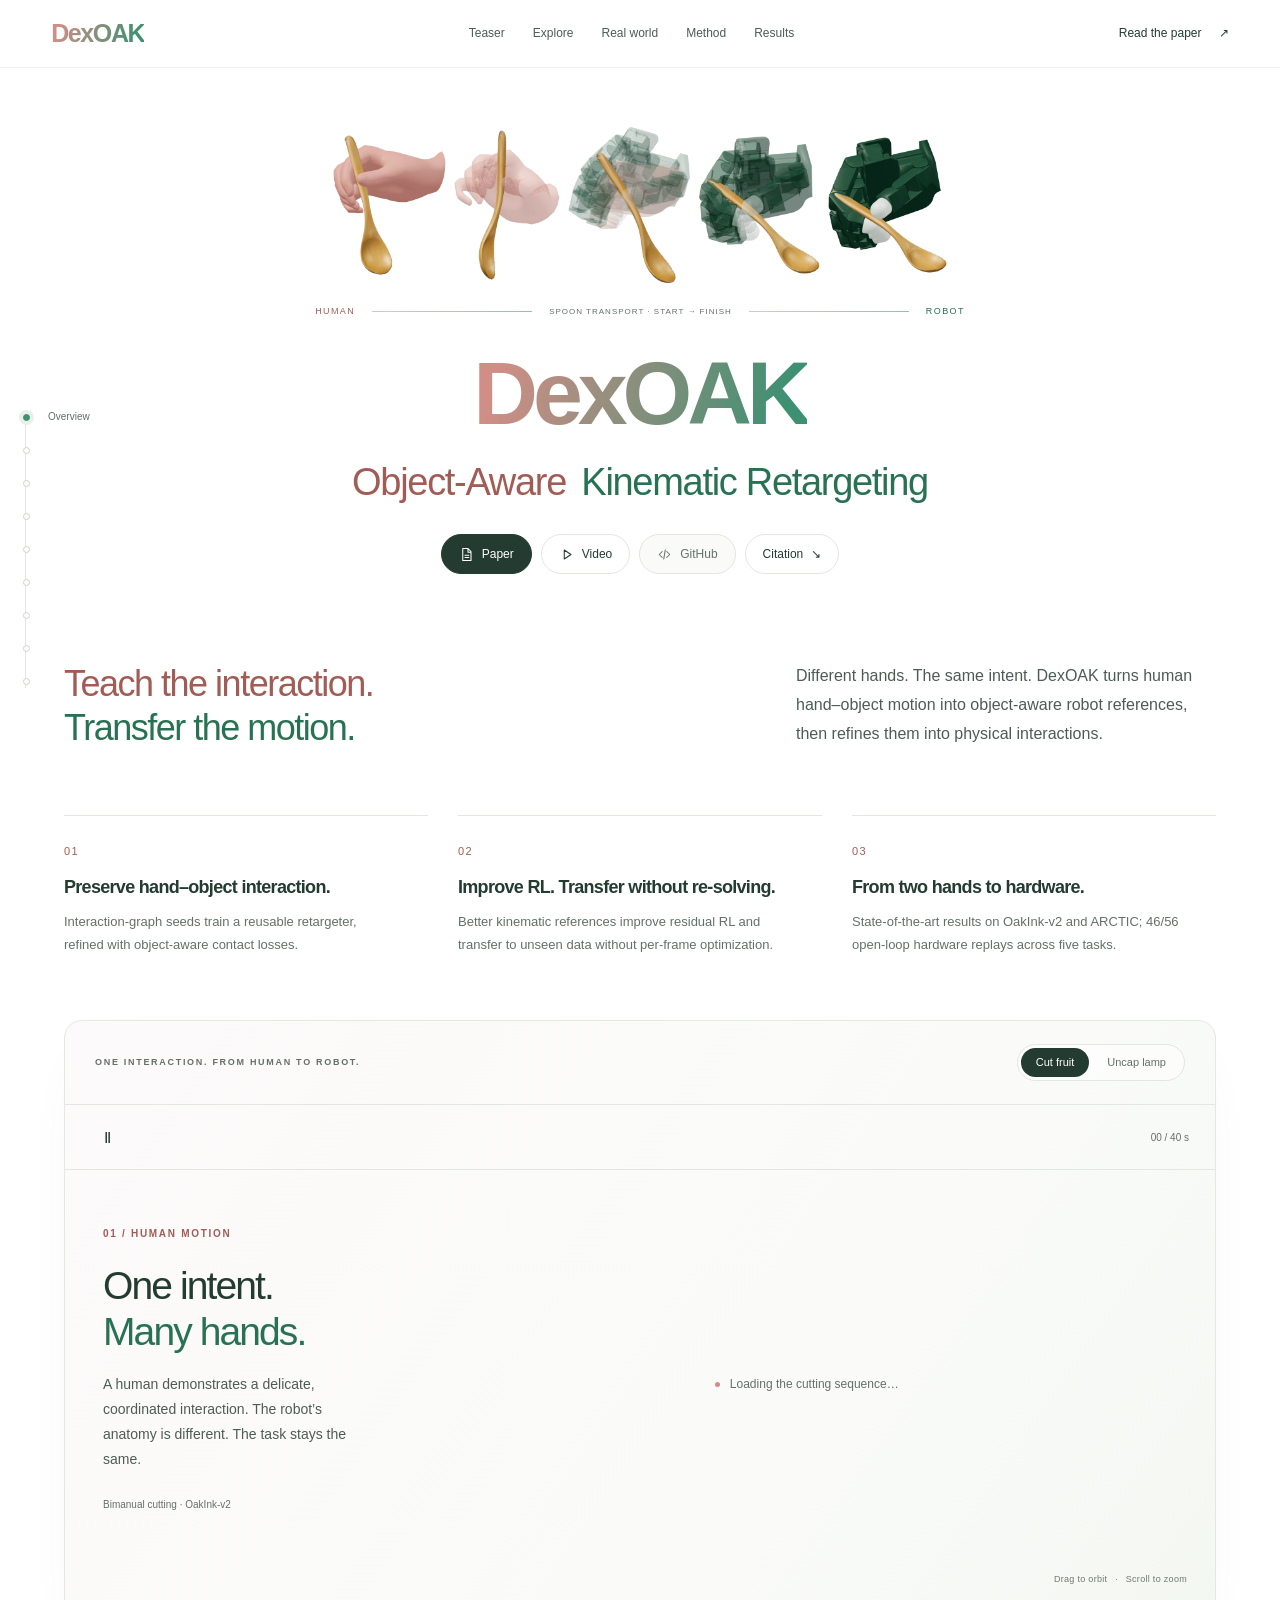
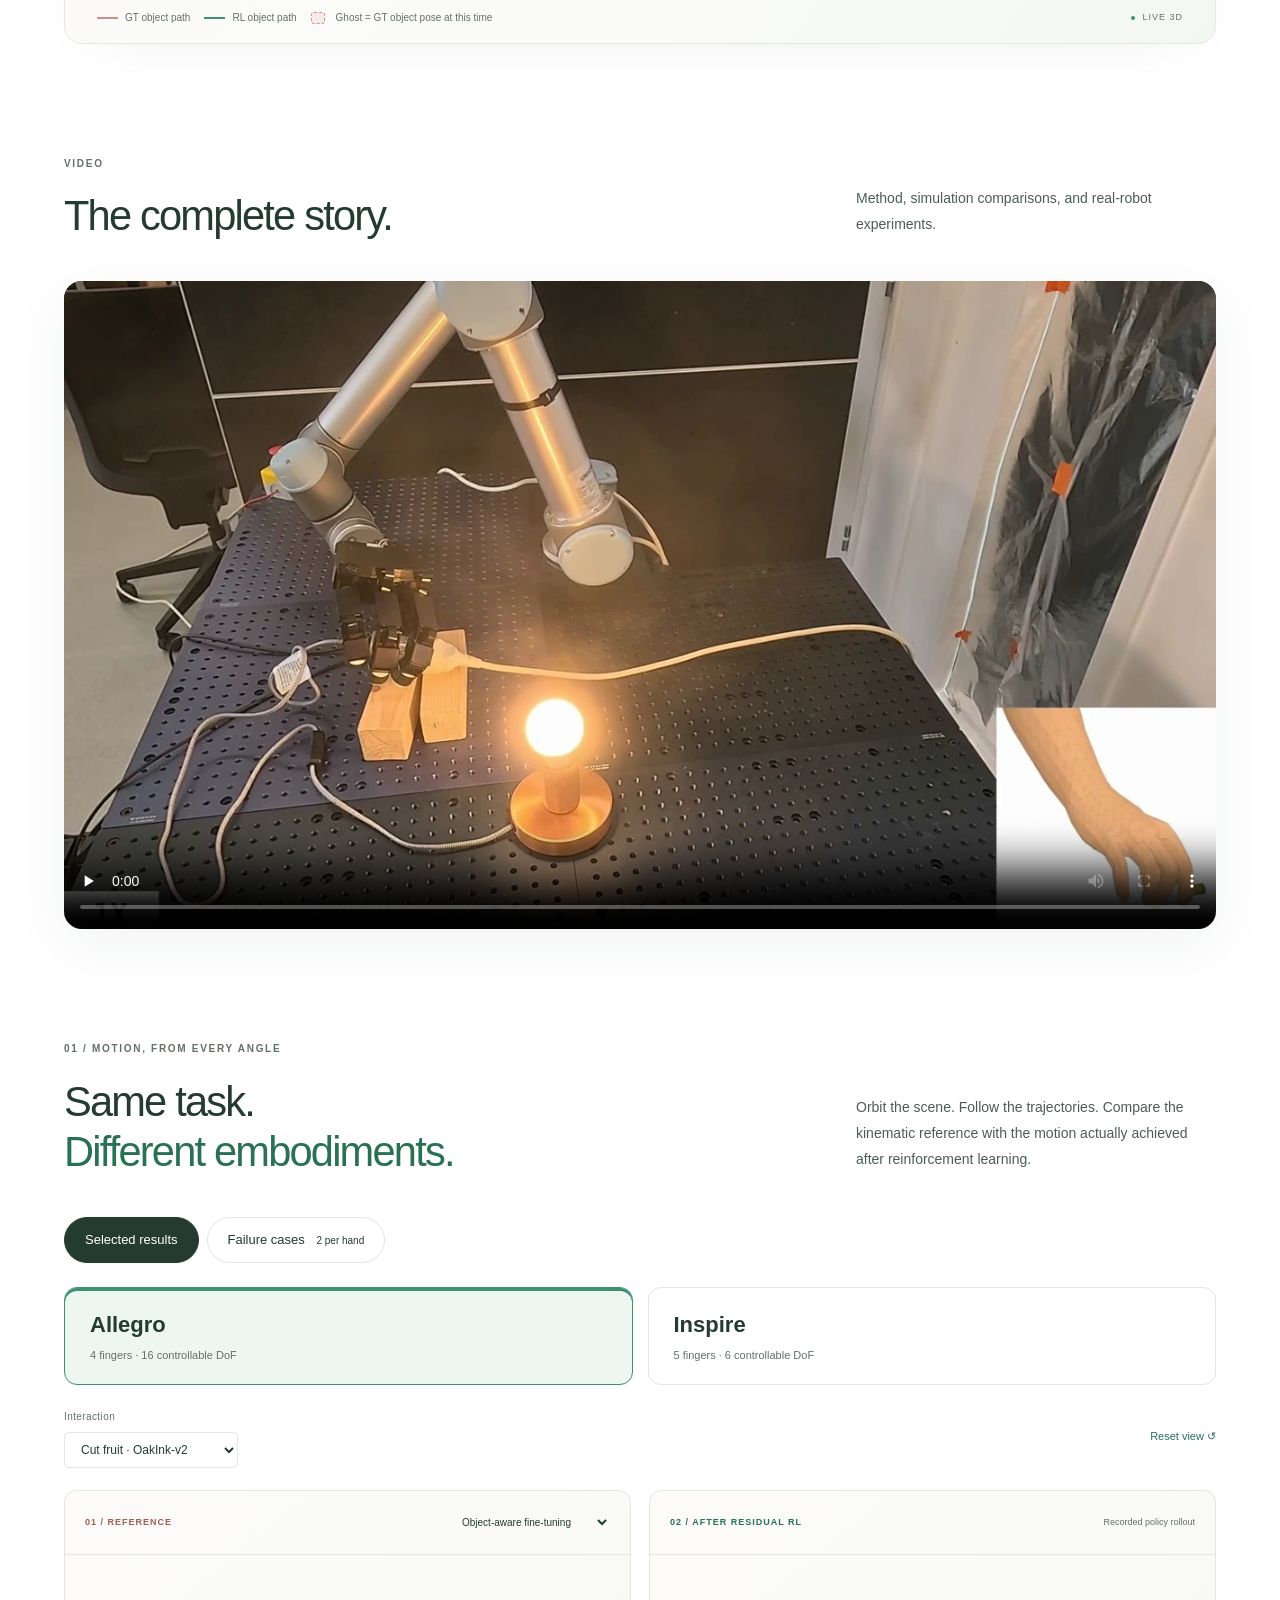
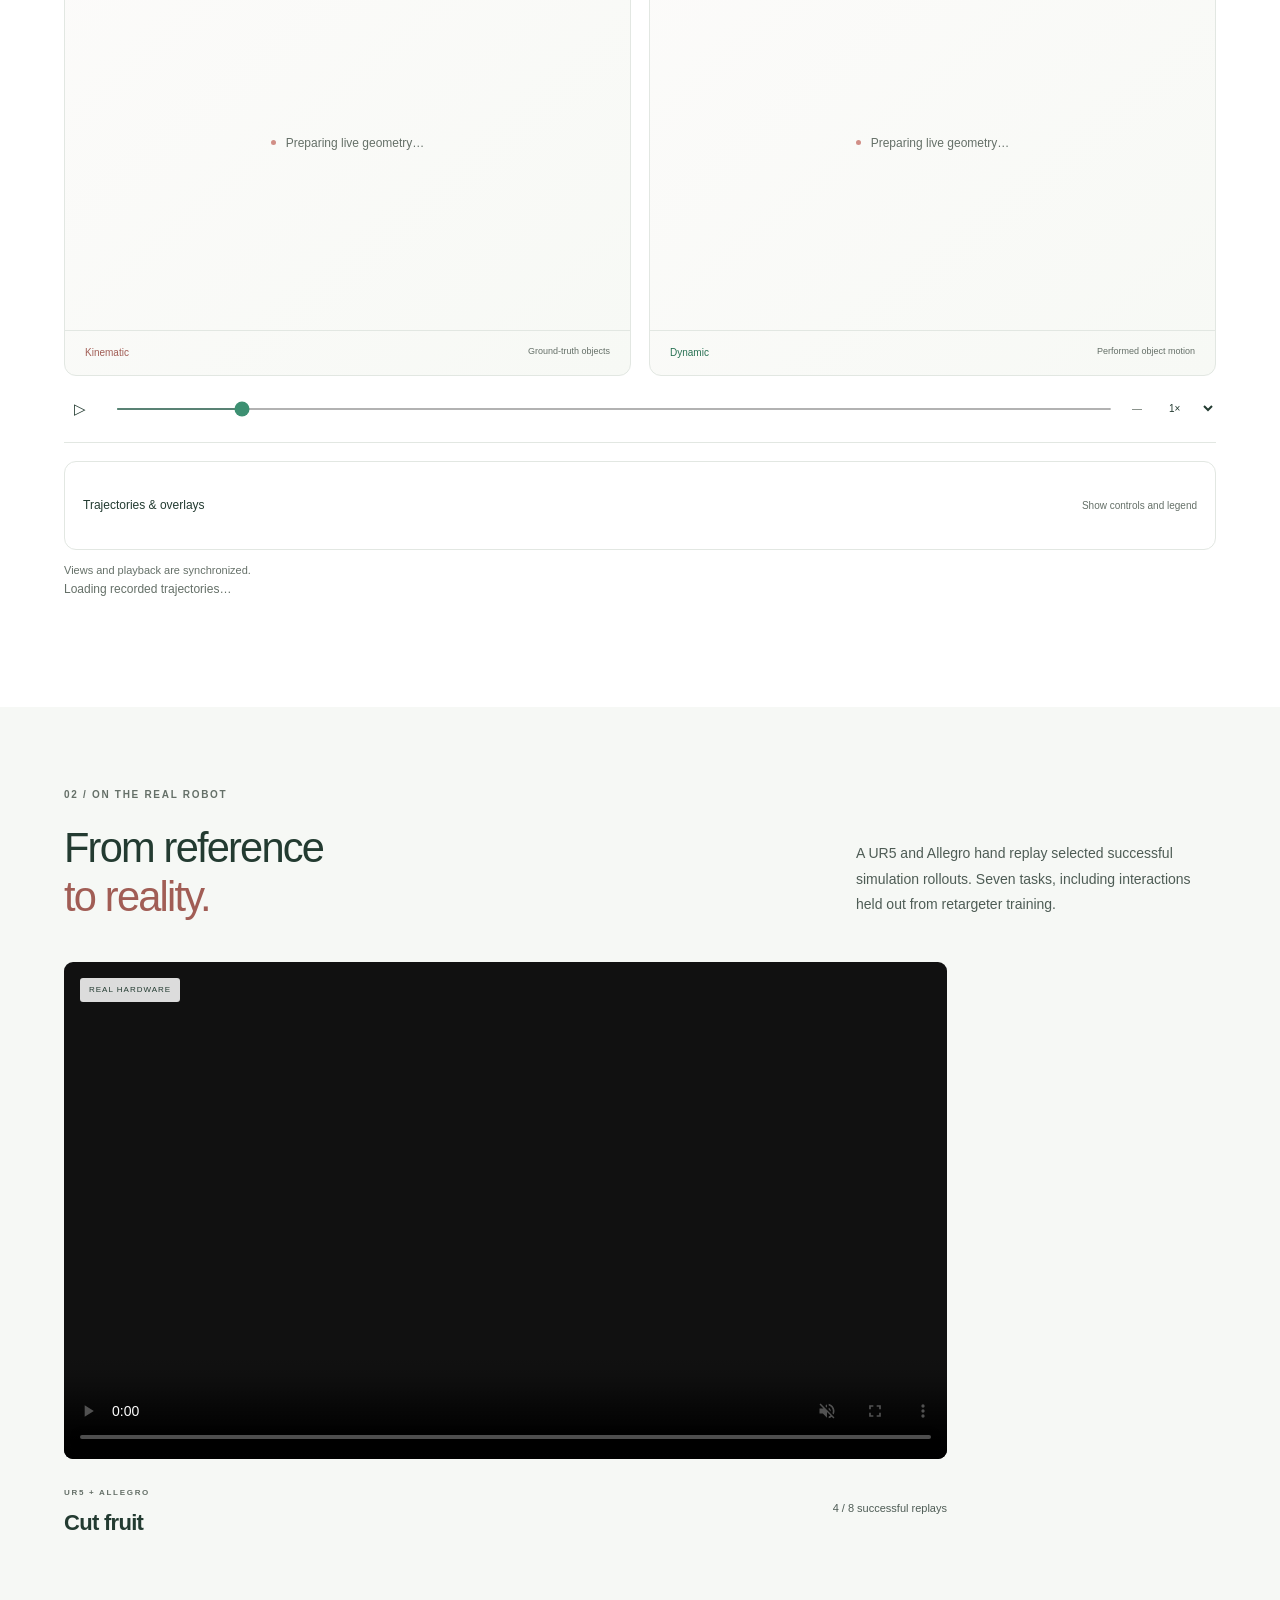
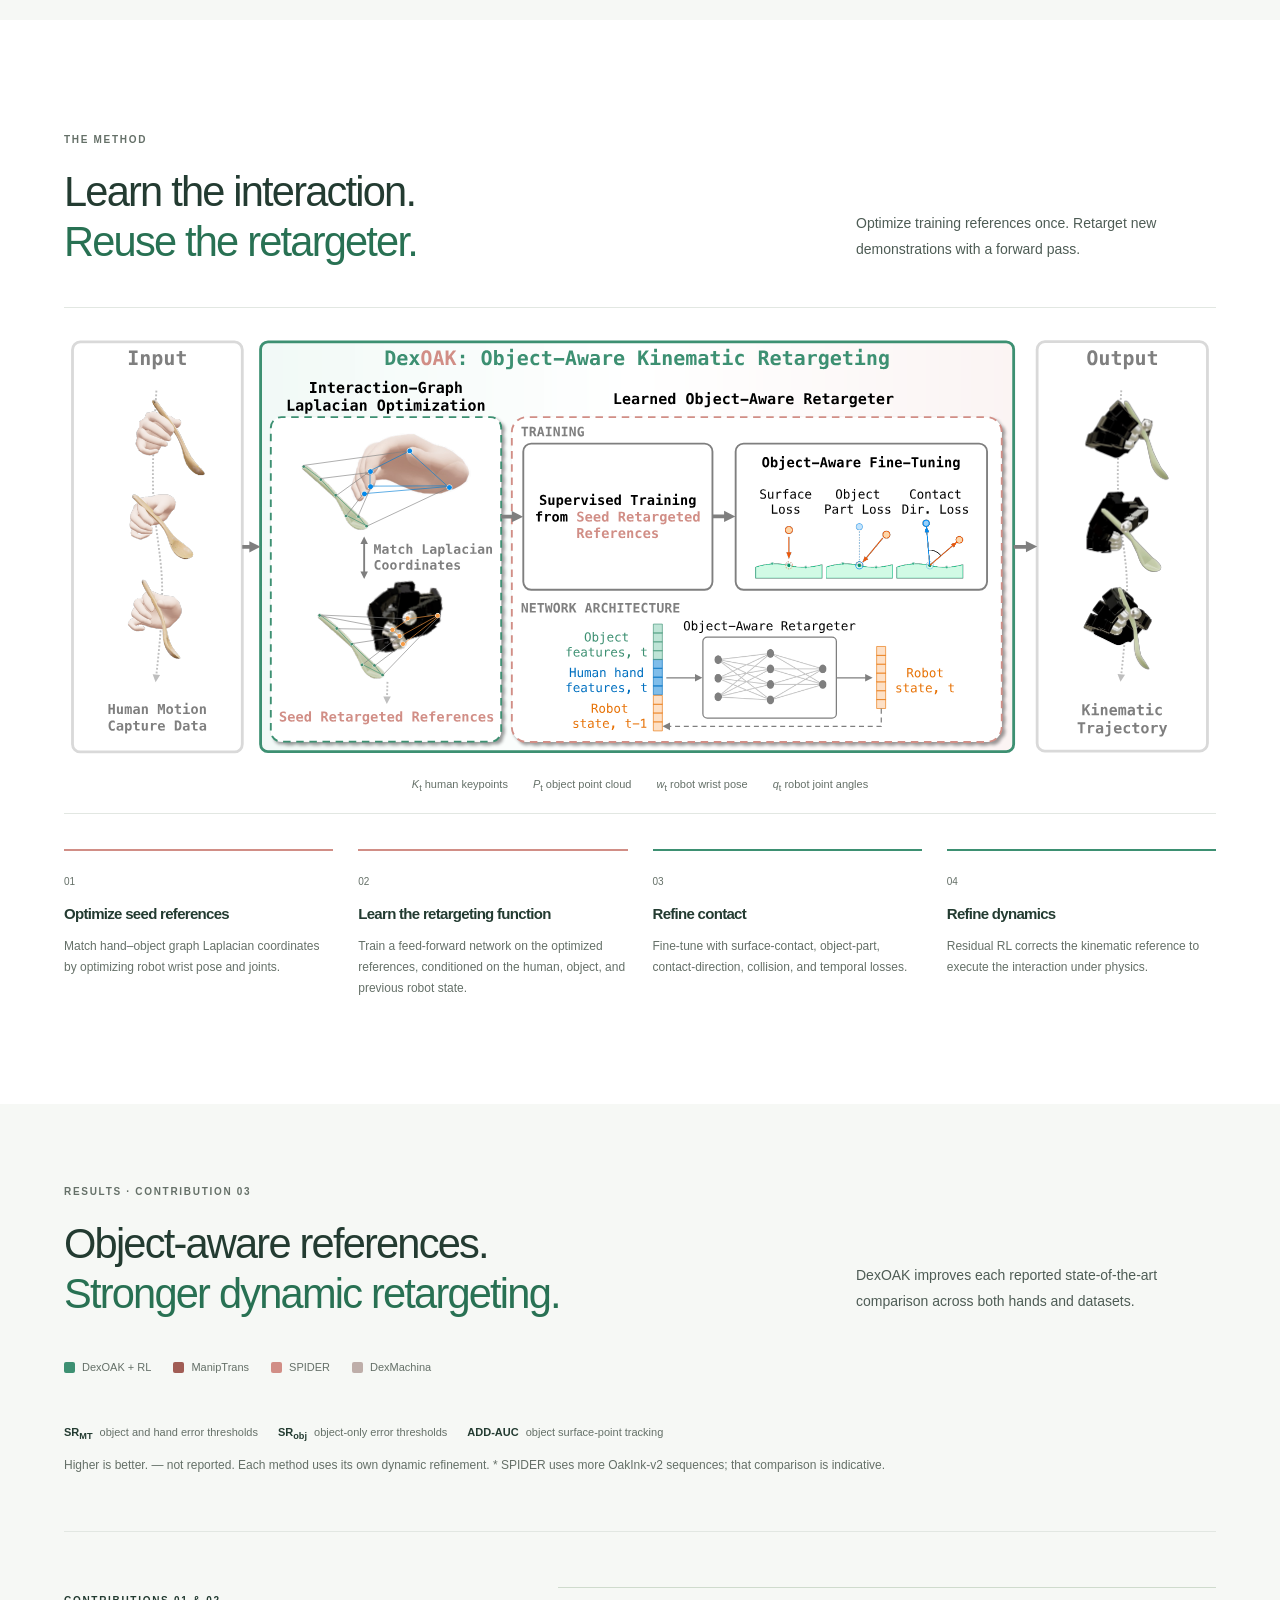
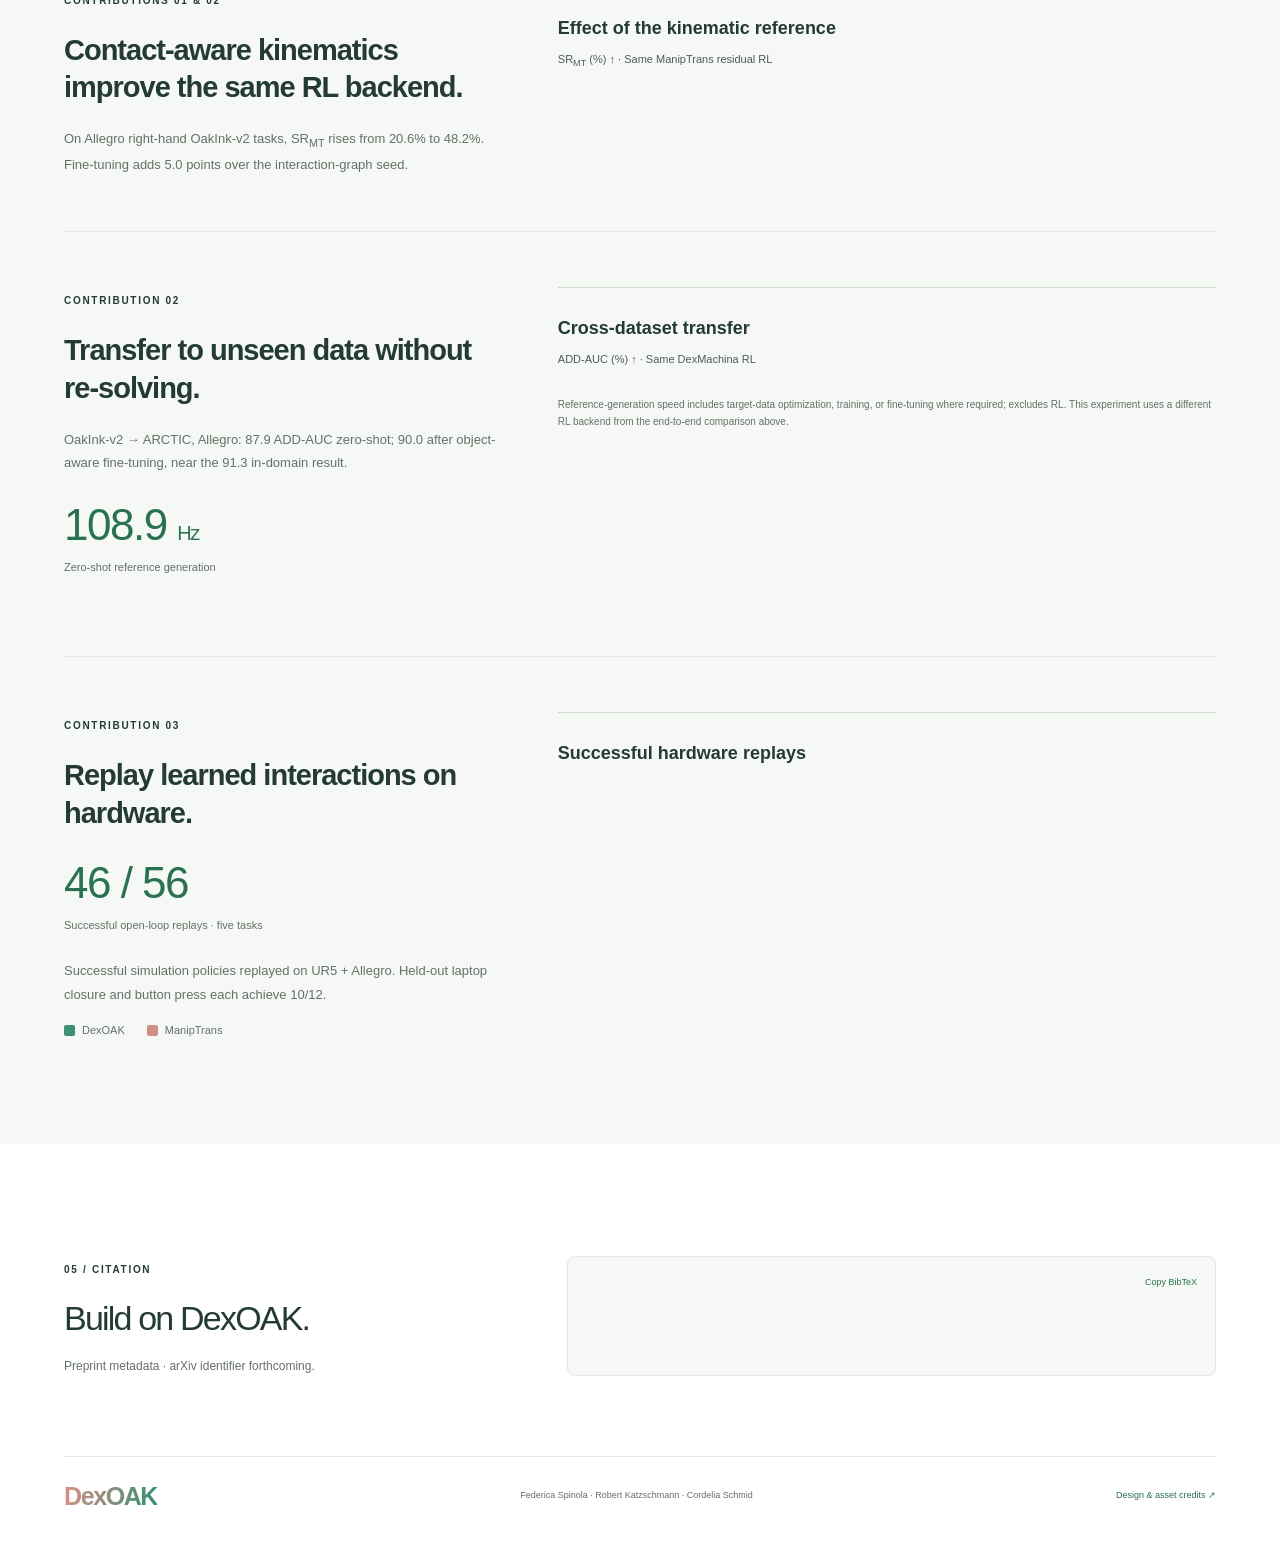
==== commit 0c969789: "Add two interactive recorded failure cases per hand" ====
--- a/index.html
+++ b/index.html
@@ -11,11 +11,11 @@
     <meta name="theme-color" content="#ffffff" />
     <link rel="icon" href="assets/favicon.svg" type="image/svg+xml" />
     <link rel="stylesheet" href="assets/fonts/fonts.css" />
-    <link rel="stylesheet" href="style.css?v=release-oct15" />
+    <link rel="stylesheet" href="style.css?v=failures-oct15" />
     <script type="importmap">
       { "imports": { "three": "./assets/vendor/three.module.js" } }
     </script>
-    <script type="module" src="app.js?v=release-oct15"></script>
+    <script type="module" src="app.js?v=failures-oct15"></script>
   </head>
   <body>
     <a class="skip" href="#main">Skip to content</a>
@@ -39,6 +39,7 @@
       ><a href="#teaser"><i></i><span>Teaser</span></a
       ><a href="#video"><i></i><span>Video</span></a
       ><a href="#explore"><i></i><span>Explore</span></a
+      ><a href="#failures"><i></i><span>Failures</span></a
       ><a href="#real-world"><i></i><span>Real world</span></a
       ><a href="#method"><i></i><span>Method</span></a
       ><a href="#results"><i></i><span>Results</span></a
@@ -53,7 +54,7 @@
           <div class="sequence-scroll">
             <img
               id="spoon-sequence"
-              src="assets/figures/spoon-sequence.webp?v=release-oct15"
+              src="assets/figures/spoon-sequence.webp?v=failures-oct15"
               width="2400"
               height="600"
               fetchpriority="high"
@@ -253,6 +254,18 @@
           </p>
         </div>
         <div
+          class="case-set-picker"
+          id="failures"
+          aria-label="Choose example type"
+        >
+          <button data-case-set="examples" aria-pressed="true" class="active">
+            Selected results
+          </button>
+          <button data-case-set="failure" aria-pressed="false">
+            Failure cases <span>2 per hand</span>
+          </button>
+        </div>
+        <div
           class="embodiment-picker"
           id="hand-tabs"
           aria-label="Choose embodiment"
@@ -273,6 +286,17 @@
           </div>
           <span id="pair-count" class="source-note"></span
           ><button id="reset-view" class="text-button">Reset view ↺</button>
+        </div>
+        <div
+          id="failure-case-list"
+          class="failure-case-list"
+          aria-label="Choose a recorded failure"
+          hidden
+        ></div>
+        <div id="failure-context" class="failure-context" hidden>
+          <span class="eyebrow rose">Recorded failure</span>
+          <h3 id="failure-title"></h3>
+          <p id="failure-description"></p>
         </div>
         <div class="comparison">
           <article class="viewer-panel">
@@ -400,7 +424,7 @@
                   playsinline
                   muted
                   preload="metadata"
-                  src="assets/media/real-cut.mp4?v=release-oct15"
+                  src="assets/media/real-cut.mp4?v=failures-oct15"
                   poster="assets/media/real-cut.webp"
                   aria-label="Real-robot cutting experiment"
                 ></video
--- a/style.css
+++ b/style.css
@@ -2712,3 +2712,117 @@
     font-size: 16px;
   }
 }
+
+/* Failure cases share the synchronized explorer and its accessible controls. */
+.case-set-picker {
+  display: flex;
+  gap: 8px;
+  align-items: center;
+  margin: 0 0 24px;
+  scroll-margin-top: 100px;
+}
+.case-set-picker button {
+  border: 1px solid var(--line);
+  border-radius: 999px;
+  background: white;
+  padding: 12px 20px;
+  color: var(--ink);
+  font: inherit;
+  font-size: 13px;
+  cursor: pointer;
+}
+.case-set-picker button.active {
+  background: var(--ink);
+  border-color: var(--ink);
+  color: white;
+}
+.case-set-picker button[data-case-set="failure"].active {
+  background: var(--rose);
+  border-color: var(--rose);
+}
+.case-set-picker button span {
+  font-size: 10px;
+  margin-left: 8px;
+}
+.failure-case-list {
+  display: grid;
+  grid-template-columns: 1fr 1fr;
+  gap: 16px;
+  margin: 8px 0 20px;
+}
+.failure-case-list[hidden],
+.failure-context[hidden] {
+  display: none;
+}
+.failure-case-list button {
+  display: grid;
+  grid-template-columns: 30px 1fr;
+  gap: 6px 10px;
+  padding: 18px 20px;
+  text-align: left;
+  font: inherit;
+  color: var(--ink);
+  background: white;
+  border: 1px solid var(--line);
+  border-radius: 14px;
+  cursor: pointer;
+}
+.failure-case-list button.active {
+  border-color: var(--rose);
+  background: #fcf6f5;
+}
+.failure-case-list strong {
+  font-size: 14px;
+  font-weight: 600;
+}
+.failure-case-list button > span:last-child {
+  grid-column: 2;
+  color: var(--muted);
+  font-size: 11px;
+}
+.case-number {
+  grid-row: 1 / 3;
+  font-size: 12px;
+  color: var(--rose);
+}
+.failure-context {
+  border-left: 2px solid var(--rose);
+  padding: 2px 0 4px 20px;
+  margin: 24px 0;
+}
+.failure-context h3 {
+  margin: 8px 0;
+  font-size: 22px;
+  letter-spacing: -0.6px;
+}
+.failure-context p {
+  font-size: 13px;
+  color: var(--muted);
+  margin: 0;
+  max-width: 780px;
+}
+.failure-badge {
+  color: var(--rose) !important;
+}
+@media (max-width: 600px) {
+  .case-set-picker {
+    gap: 6px;
+  }
+  .case-set-picker button {
+    padding: 11px 13px;
+    font-size: 12px;
+  }
+  .case-set-picker button span {
+    display: none;
+  }
+  .failure-case-list {
+    grid-template-columns: 1fr;
+    gap: 8px;
+  }
+  .failure-case-list button {
+    padding: 13px 16px;
+  }
+  .failure-context h3 {
+    font-size: 20px;
+  }
+}
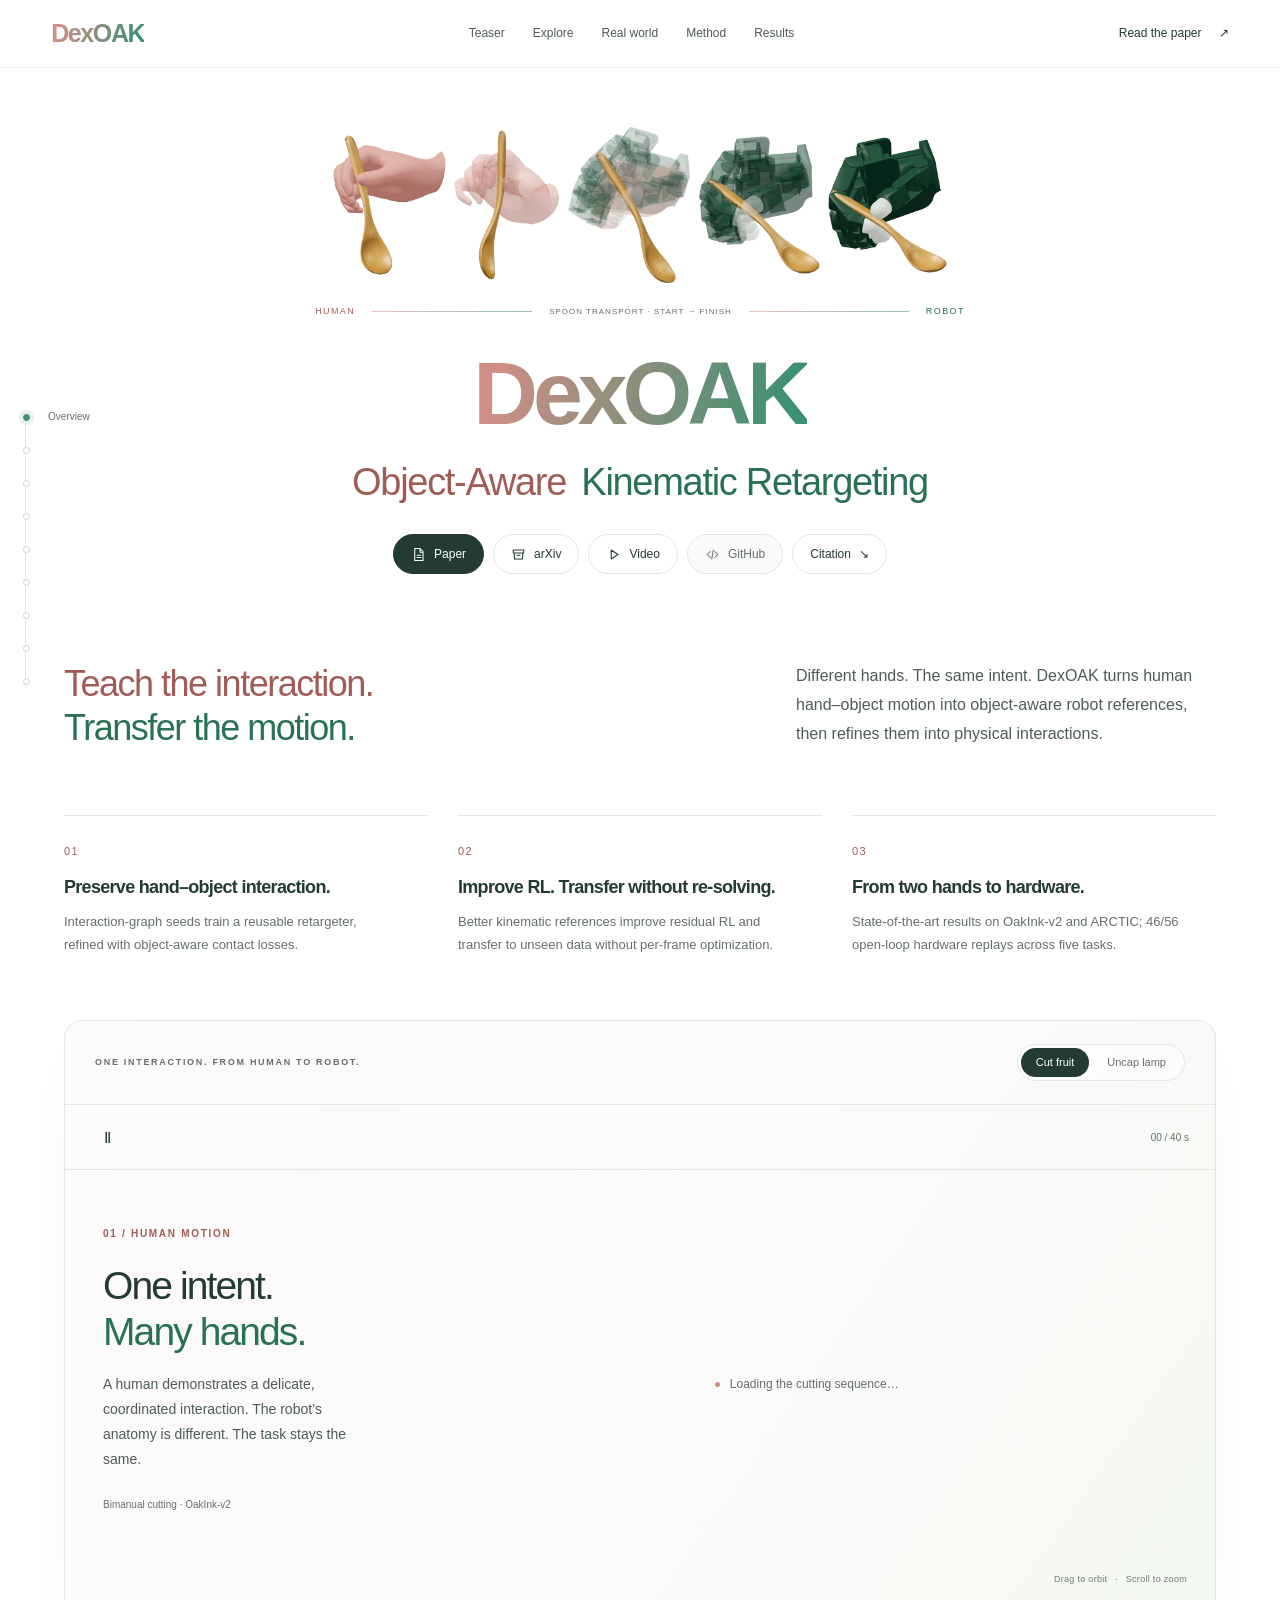
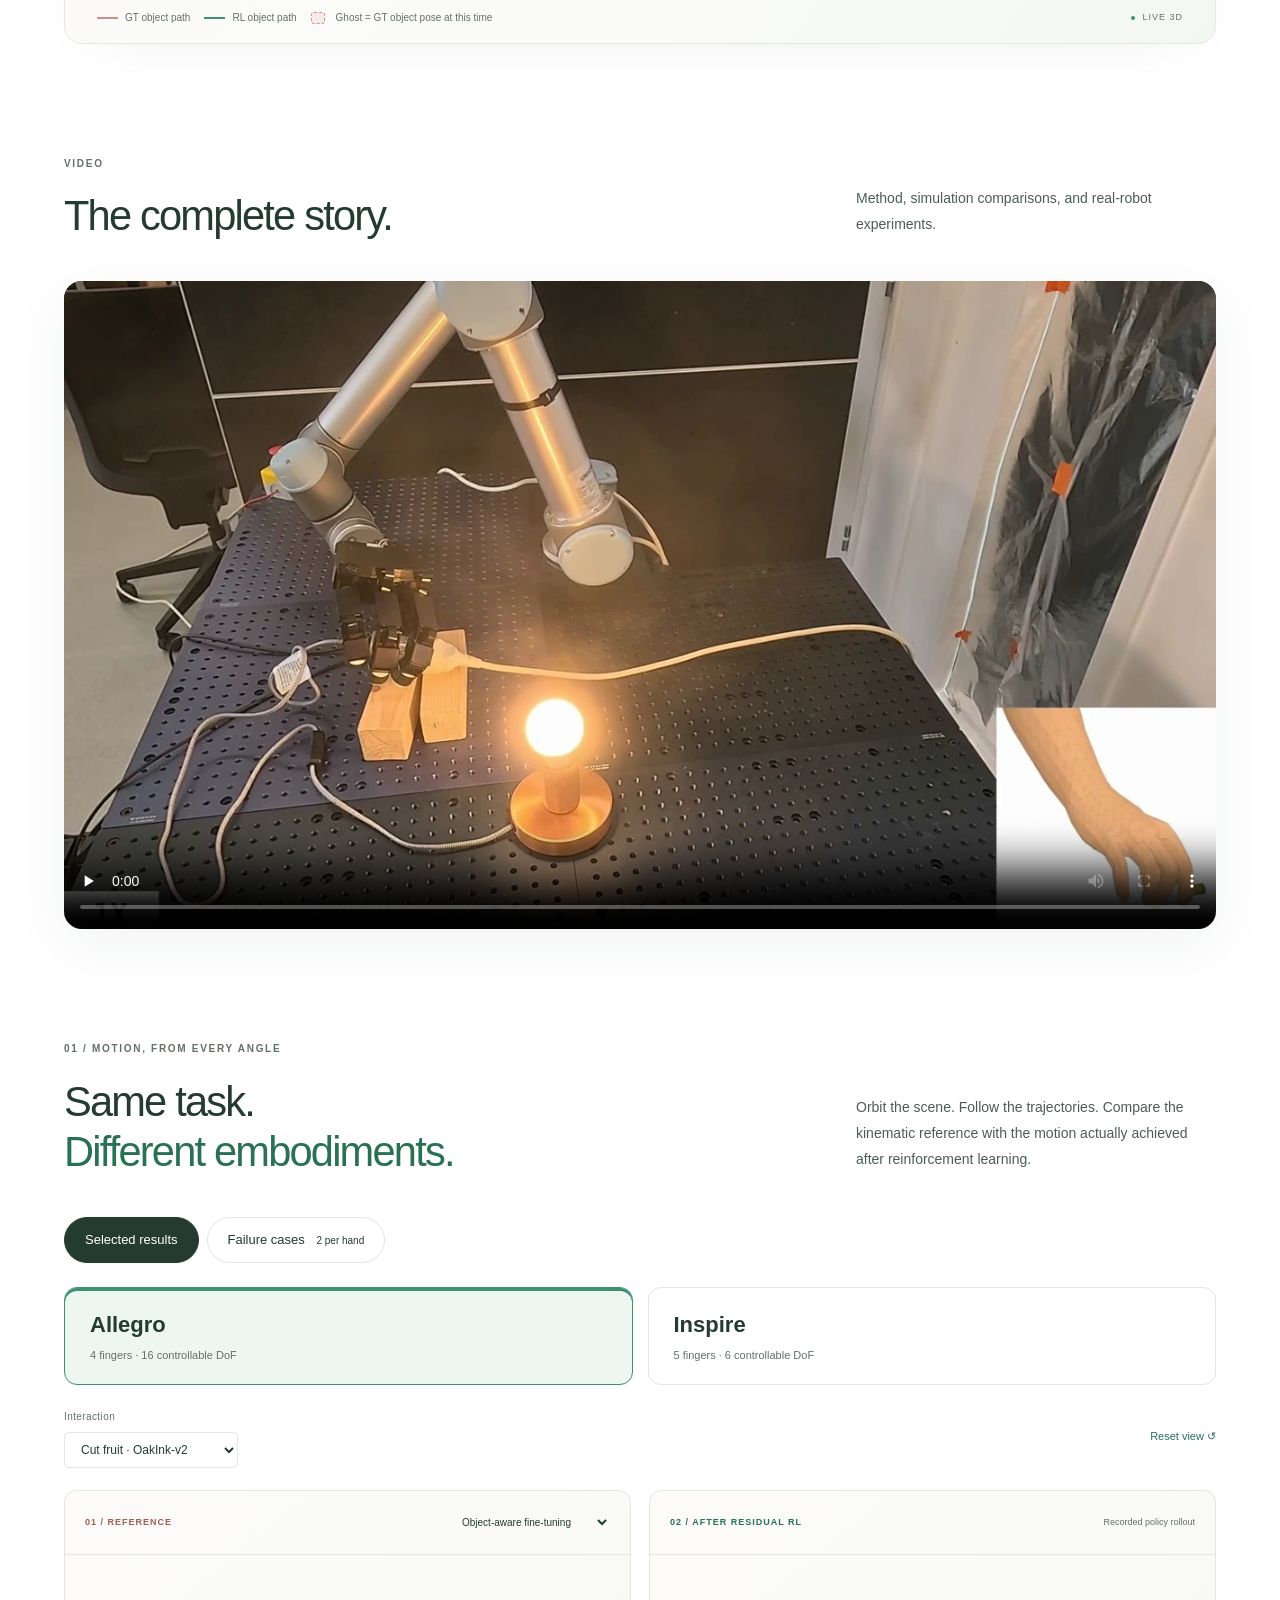
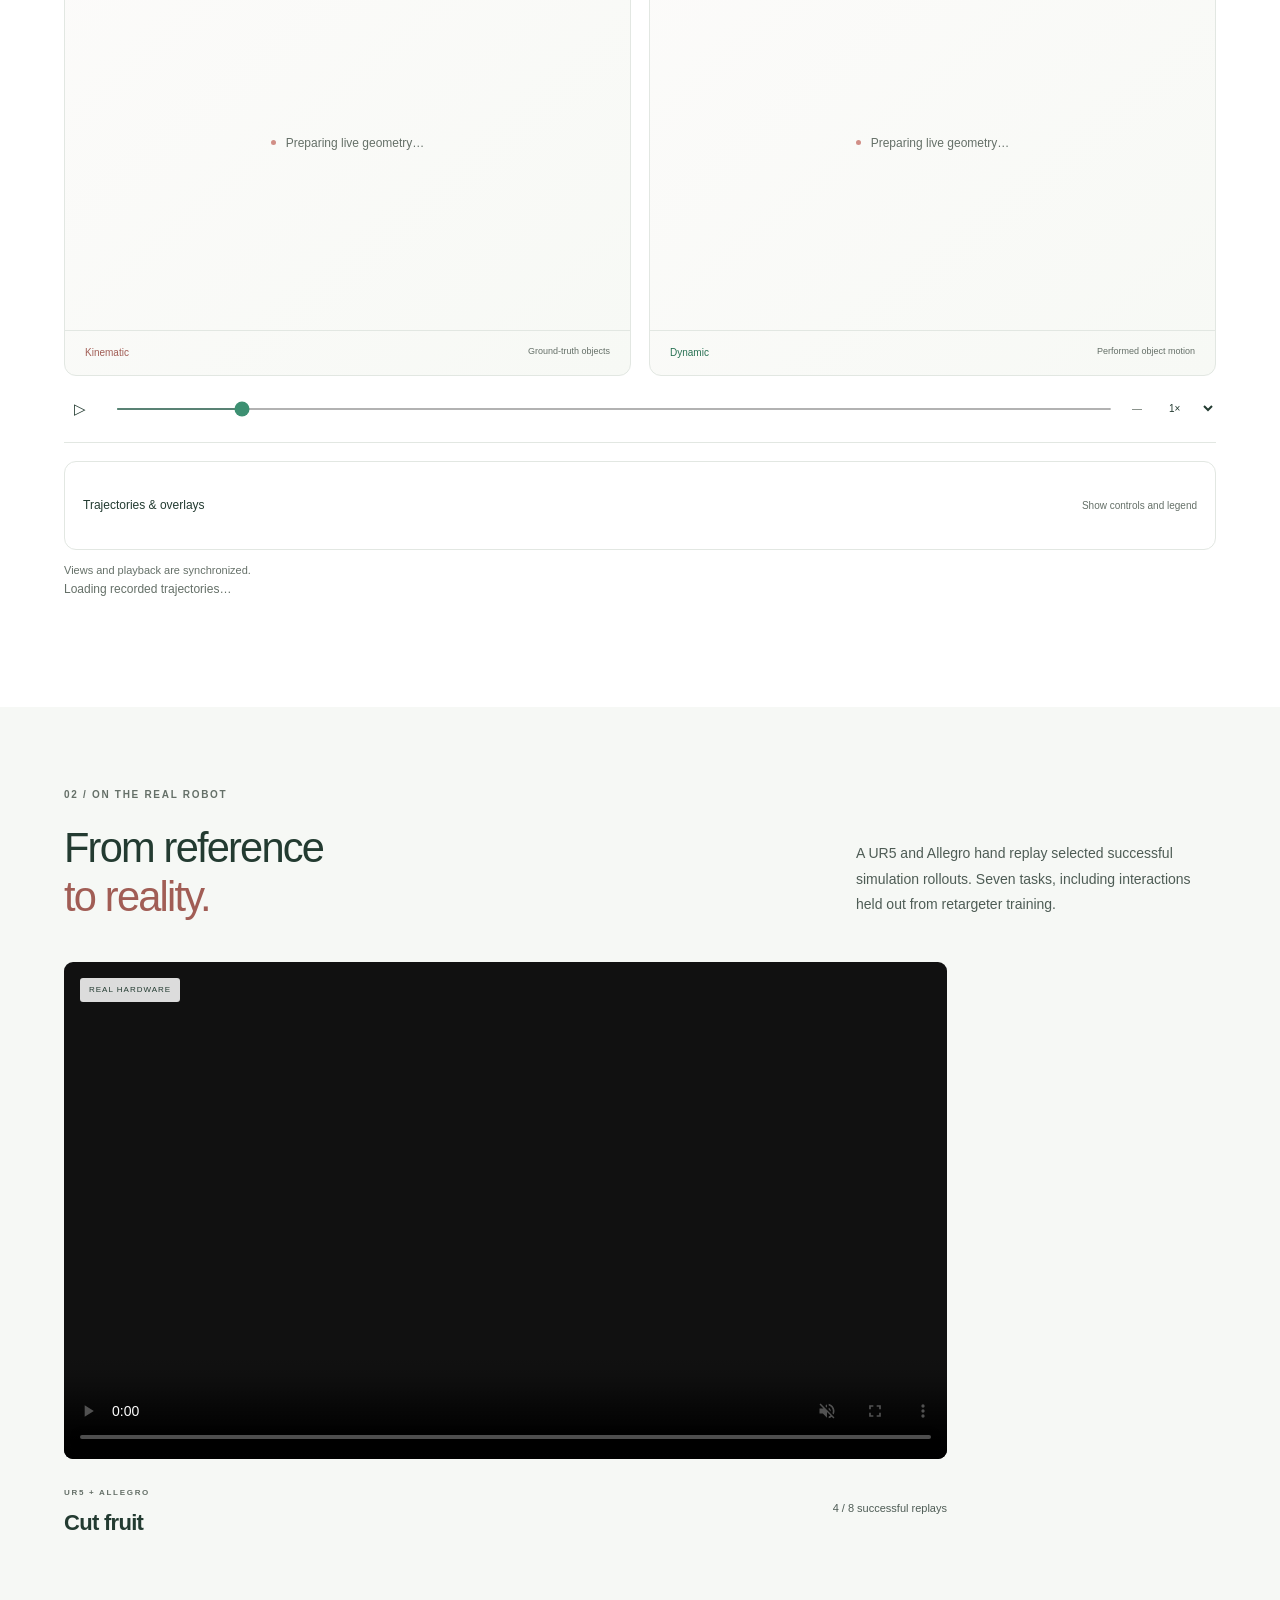
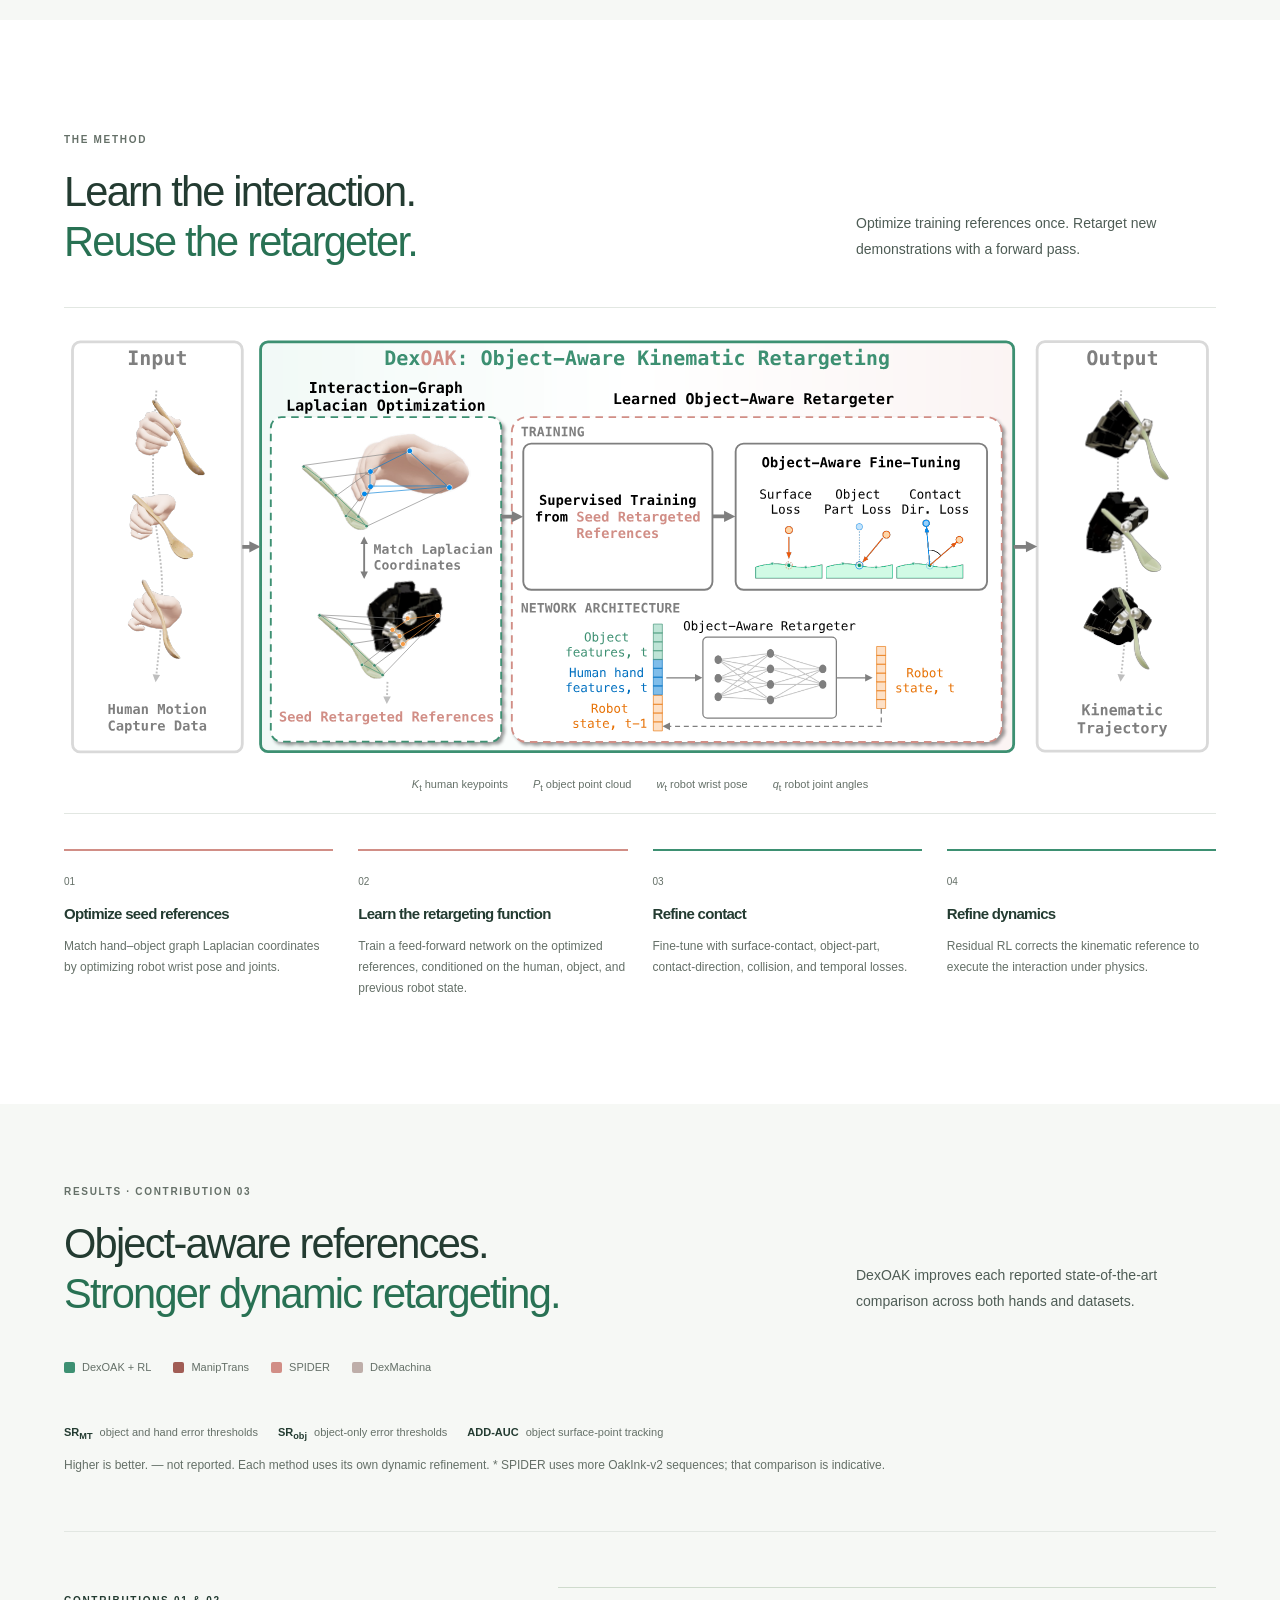
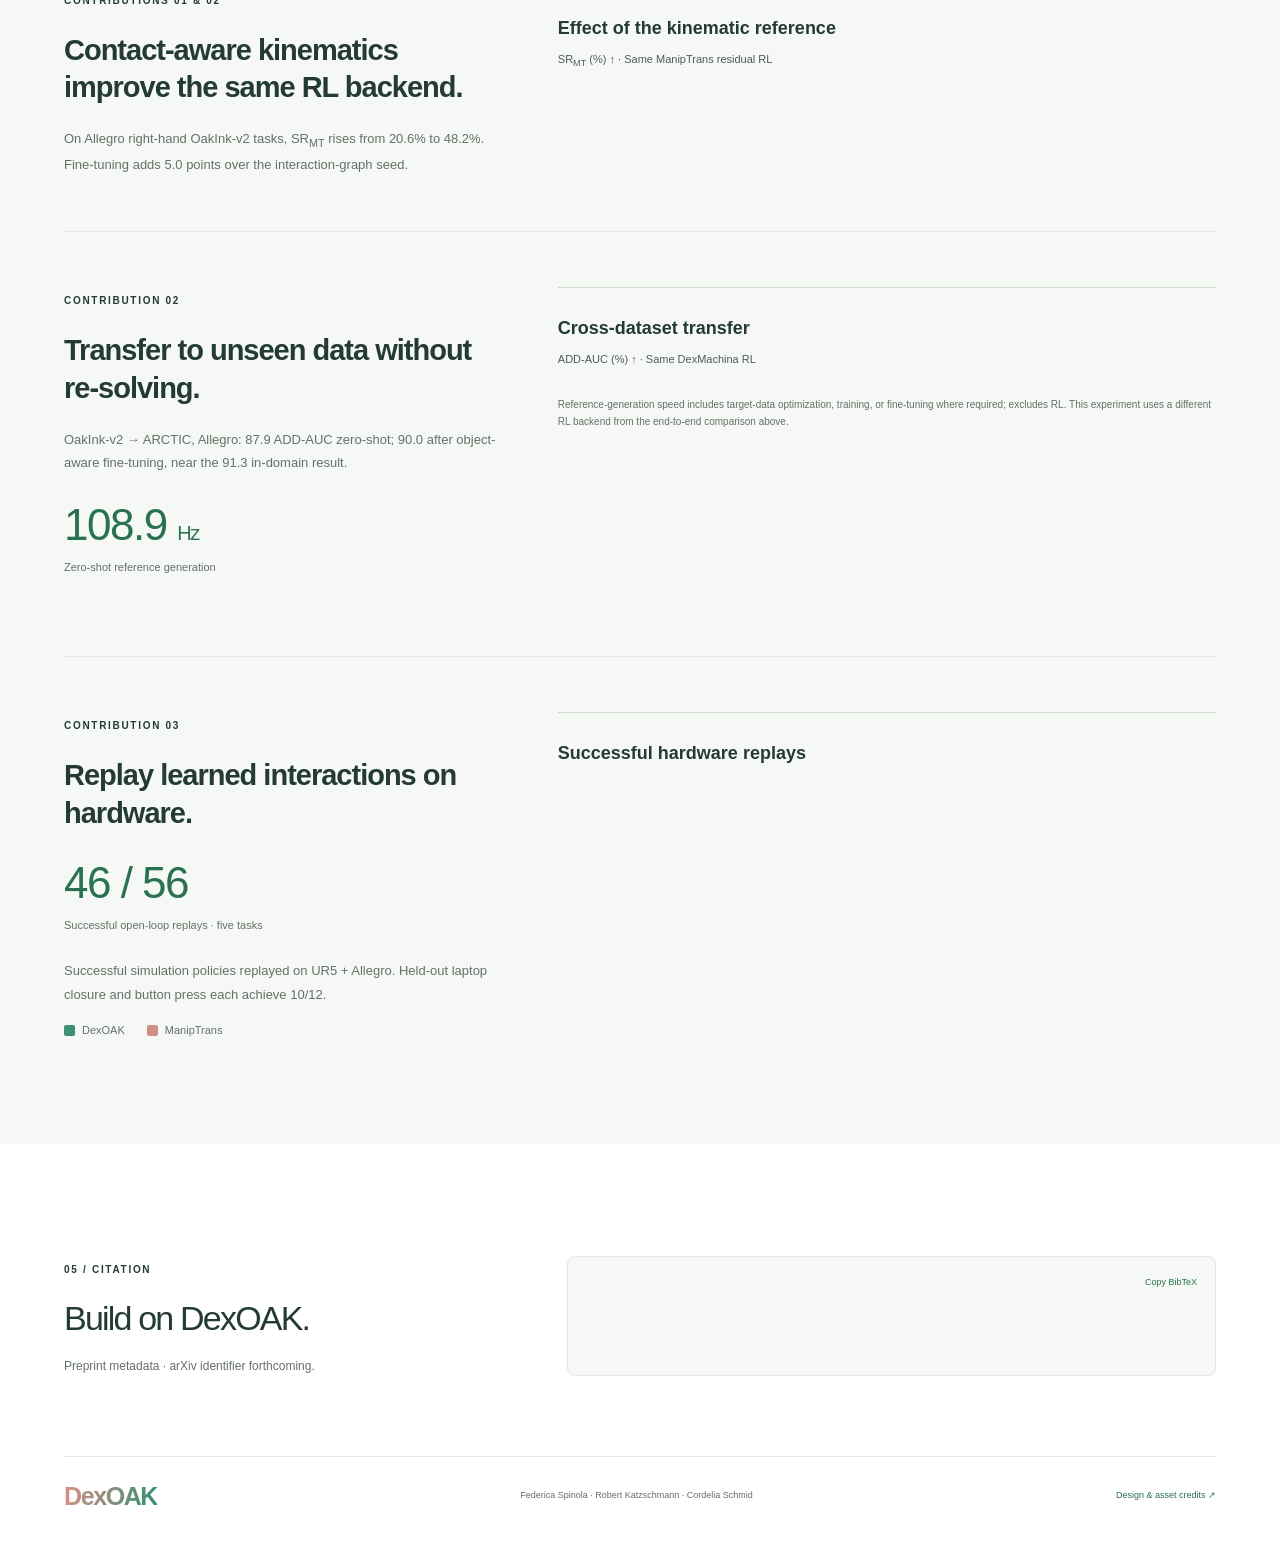
==== commit 99f7f258: "Point paper links to the arXiv preprint Paper and "Read the paper" open the arXiv PDF; a new arXiv b" ====
--- a/index.html
+++ b/index.html
@@ -28,7 +28,7 @@
       </nav>
       <a
         class="top-paper"
-        href="assets/paper.pdf"
+        href="https://arxiv.org/pdf/2610.26762"
         target="_blank"
         rel="noopener"
         >Read the paper <span aria-hidden="true">↗</span></a
@@ -81,12 +81,20 @@
         <div class="resource-links">
           <a
             class="button primary"
-            href="assets/paper.pdf"
+            href="https://arxiv.org/pdf/2610.26762"
             target="_blank"
             rel="noopener"
             ><svg viewBox="0 0 20 20" aria-hidden="true">
               <path d="M5 2h7l4 4v12H5z M12 2v5h4 M8 11h5 M8 14h5" /></svg
             >Paper</a
+          ><a
+            class="button"
+            href="https://arxiv.org/abs/2610.26762"
+            target="_blank"
+            rel="noopener"
+            ><svg viewBox="0 0 20 20" aria-hidden="true">
+              <path d="M3 4h14v4H3z M4.5 8v8h11V8 M8 11h4" /></svg
+            >arXiv</a
           ><a class="button" href="#video"
             ><svg viewBox="0 0 20 20" aria-hidden="true">
               <path d="m7 4 9 6-9 6z" /></svg
@@ -648,7 +656,8 @@
     </main>
     <footer class="container">
       <a class="wordmark small" href="#top">DexOAK</a
-      ><span>Federica Spinola · Robert Katzschmann · Cordelia Schmid</span
+      ><span id="footer-authors"
+        >Federica Spinola · Robert Katzschmann · Cordelia Schmid</span
       ><a href="credits.html">Design & asset credits ↗</a>
     </footer>
     <noscript
--- a/style.css
+++ b/style.css
@@ -261,6 +261,10 @@
 .authors > span {
   white-space: nowrap;
 }
+.authors a:hover,
+#footer-authors a:hover {
+  color: var(--rose);
+}
 .authors sup {
   font-size: 9px;
   color: var(--rose);
@@ -1328,7 +1332,7 @@
 footer .wordmark {
   font-size: 19px;
 }
-footer a:last-child {
+footer > a:last-child {
   color: var(--green);
 }
 .error-note {
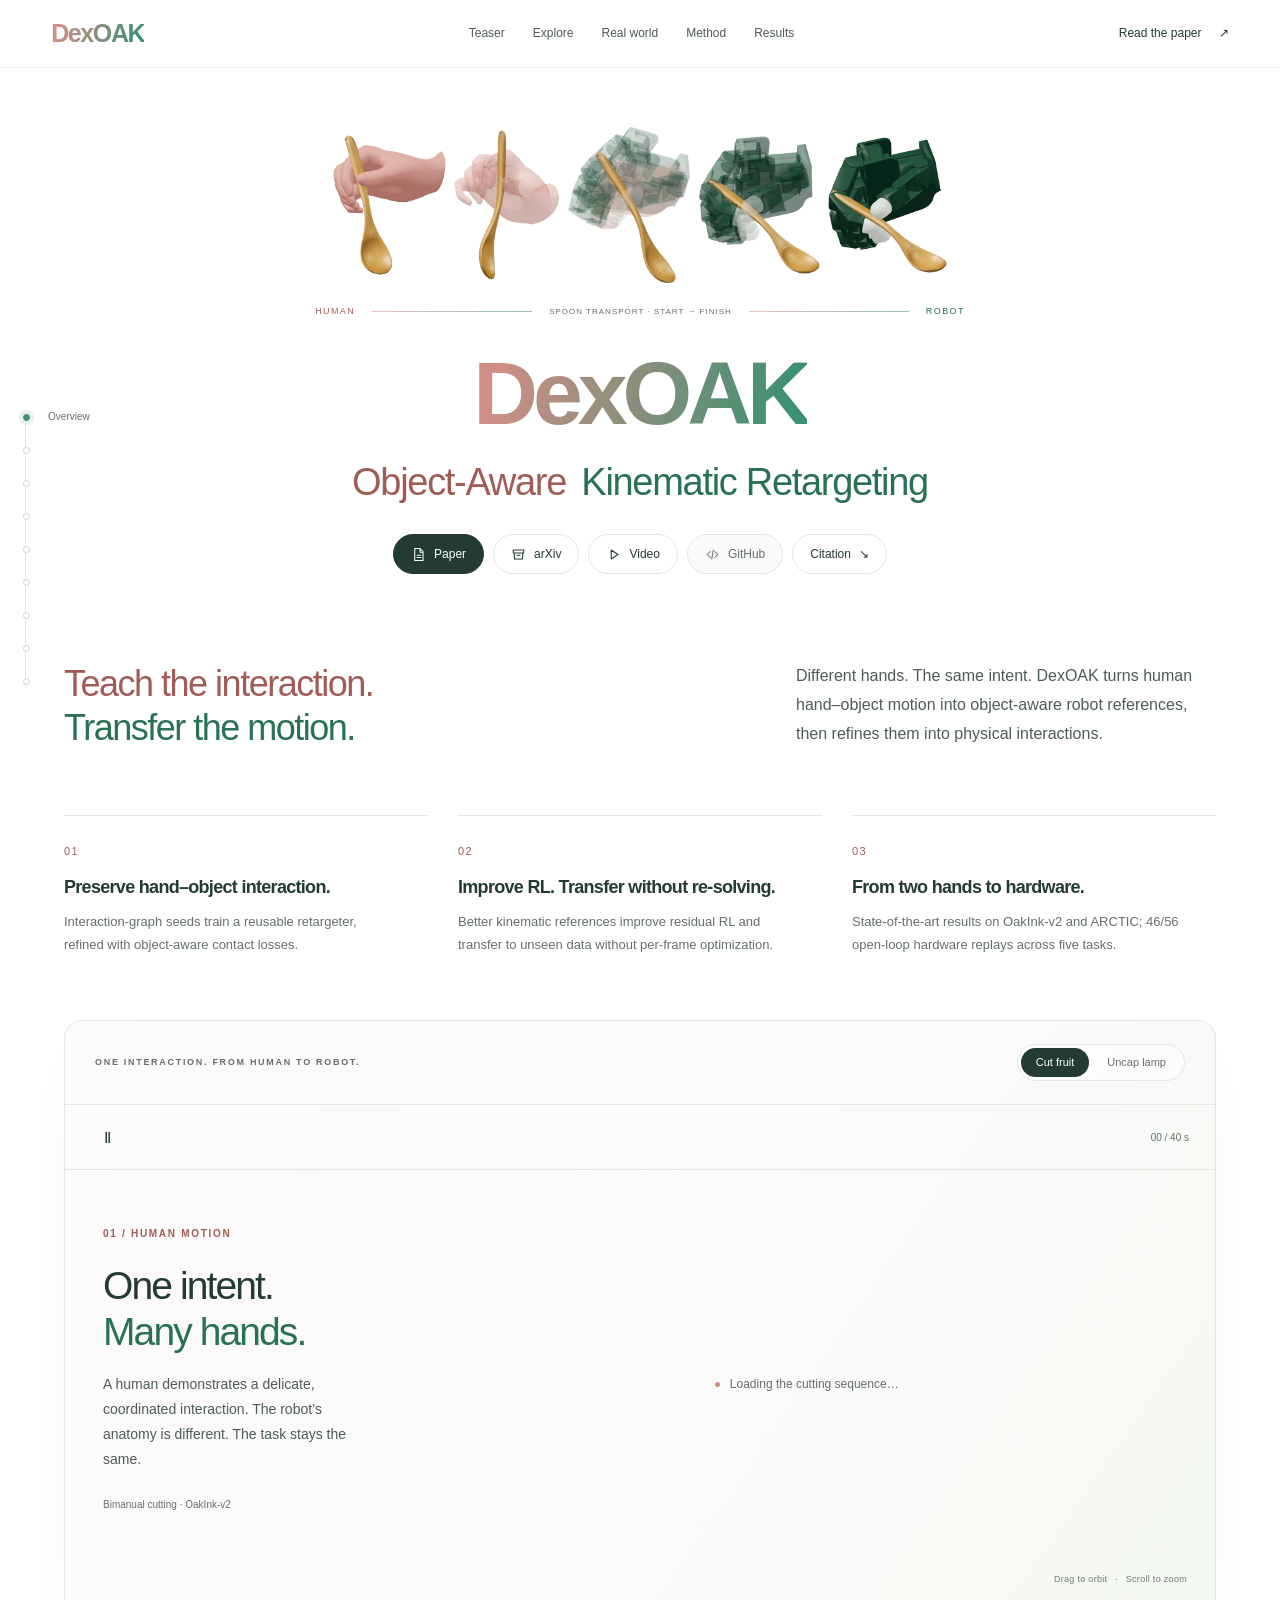
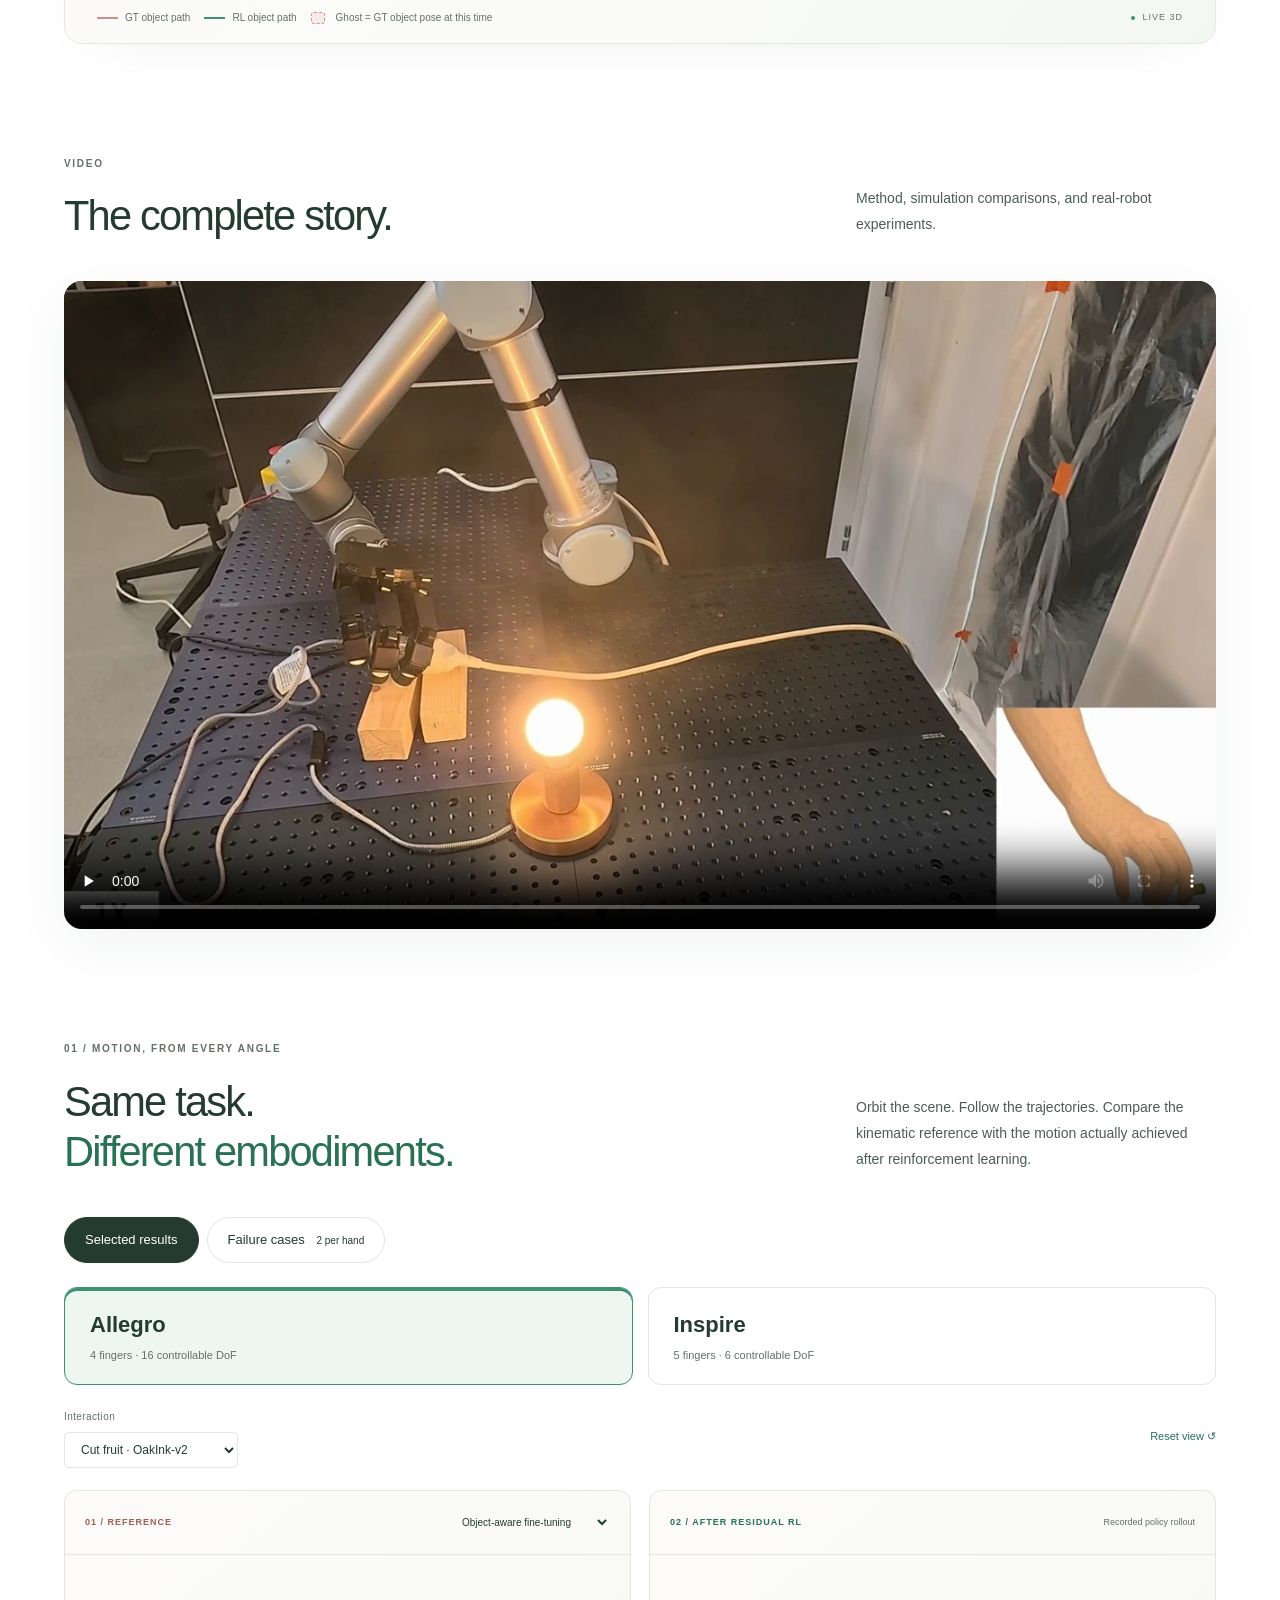
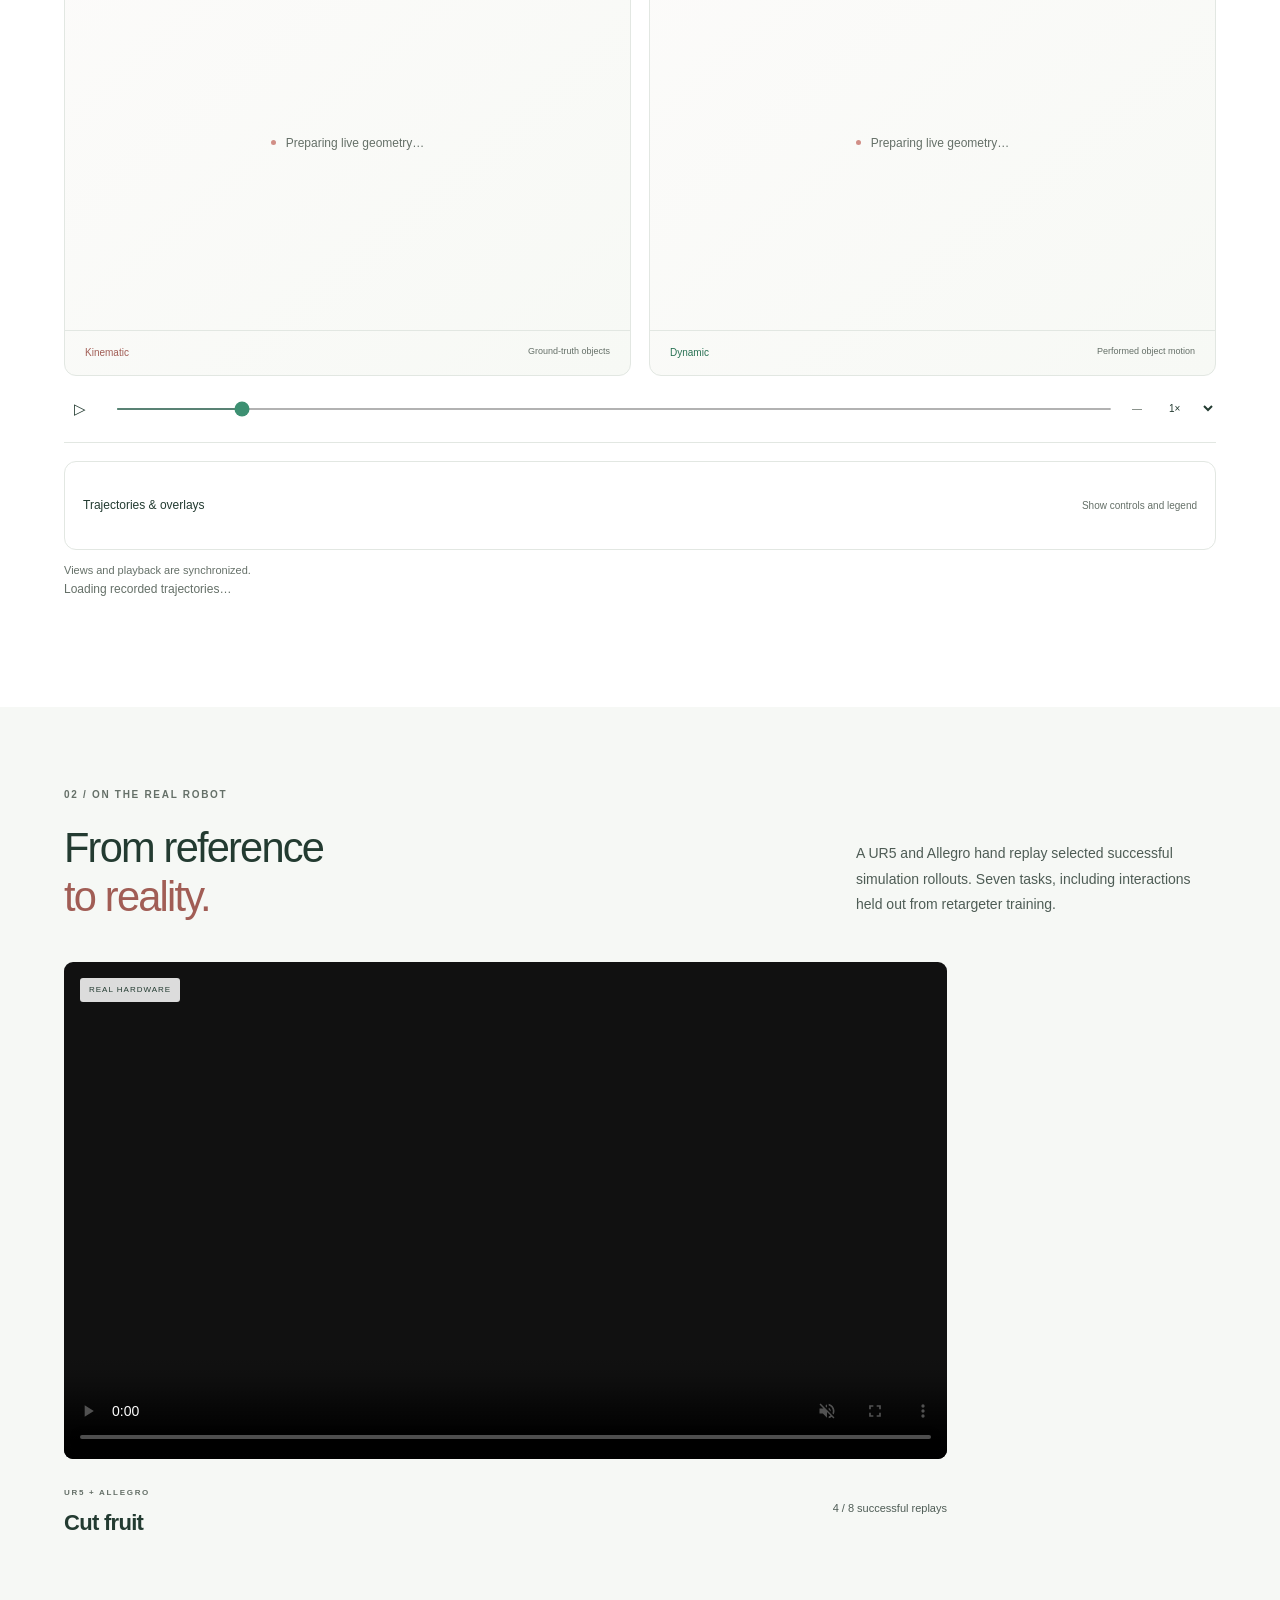
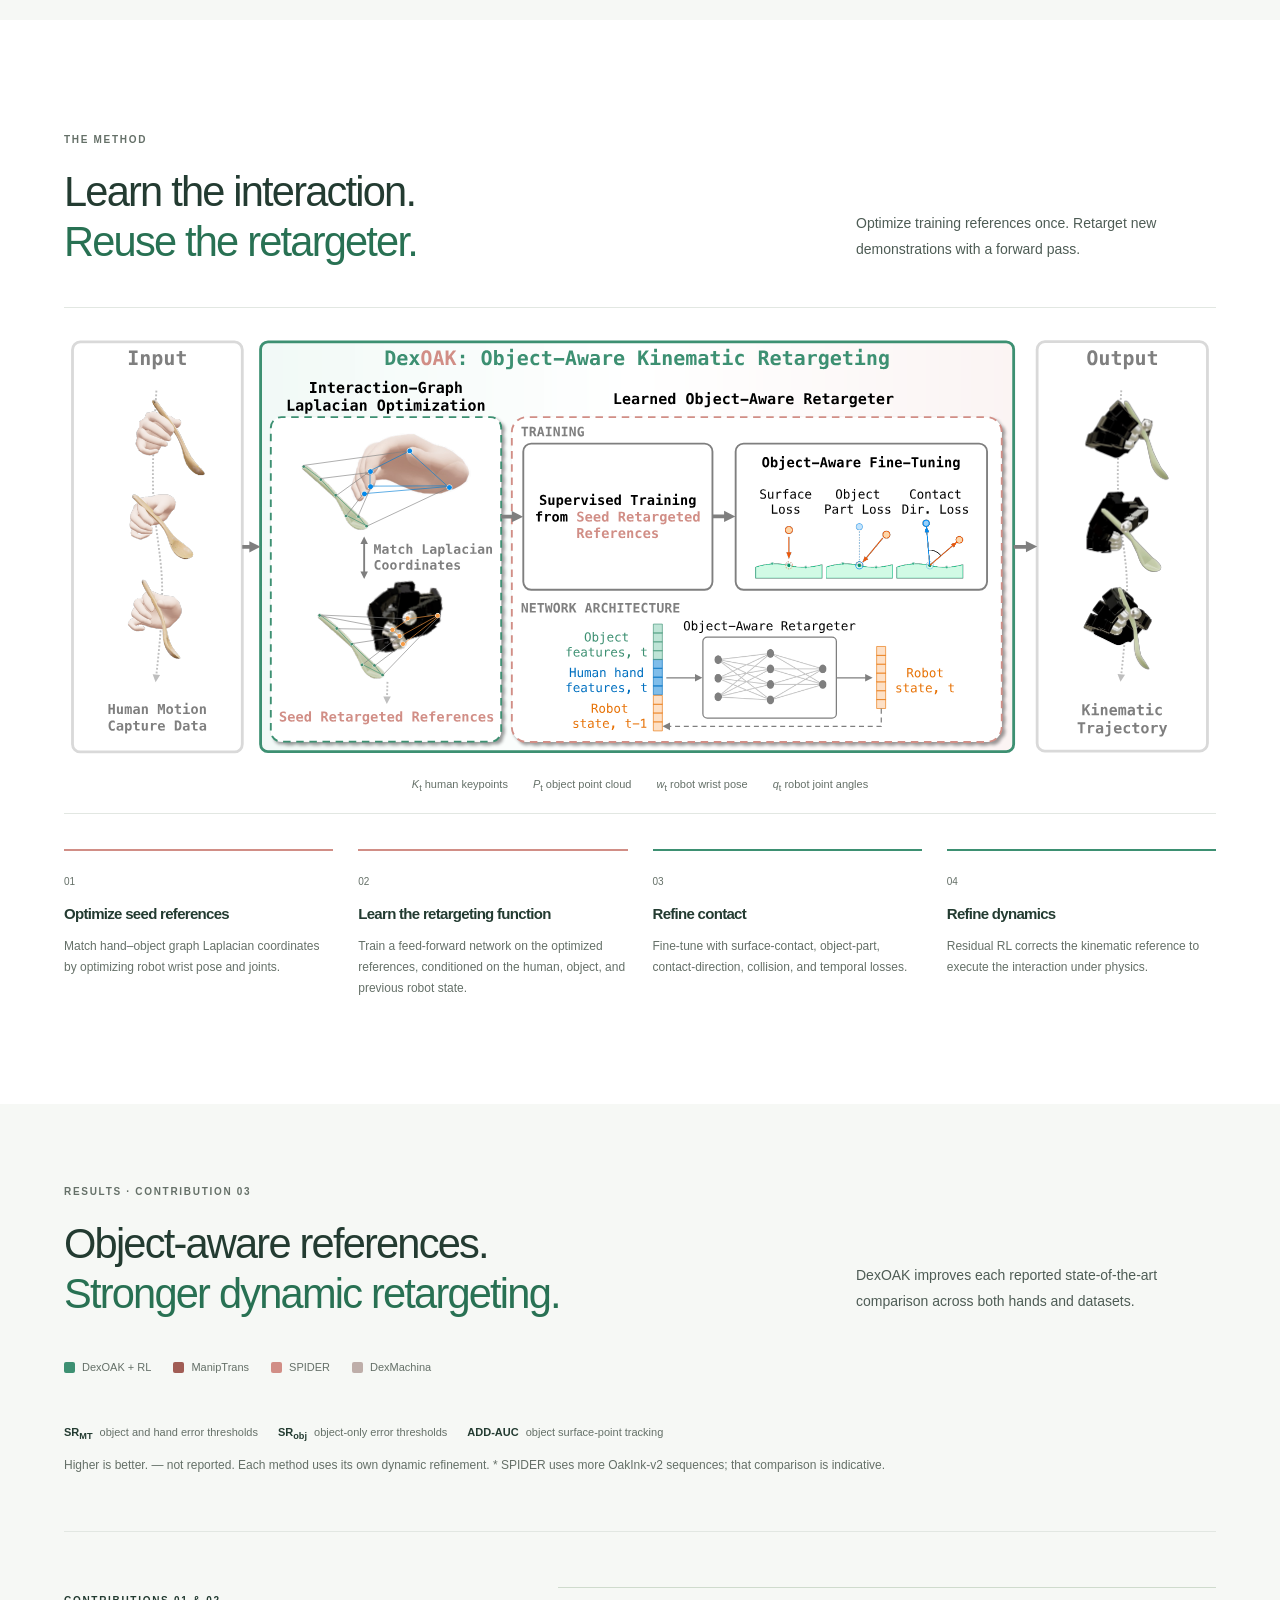
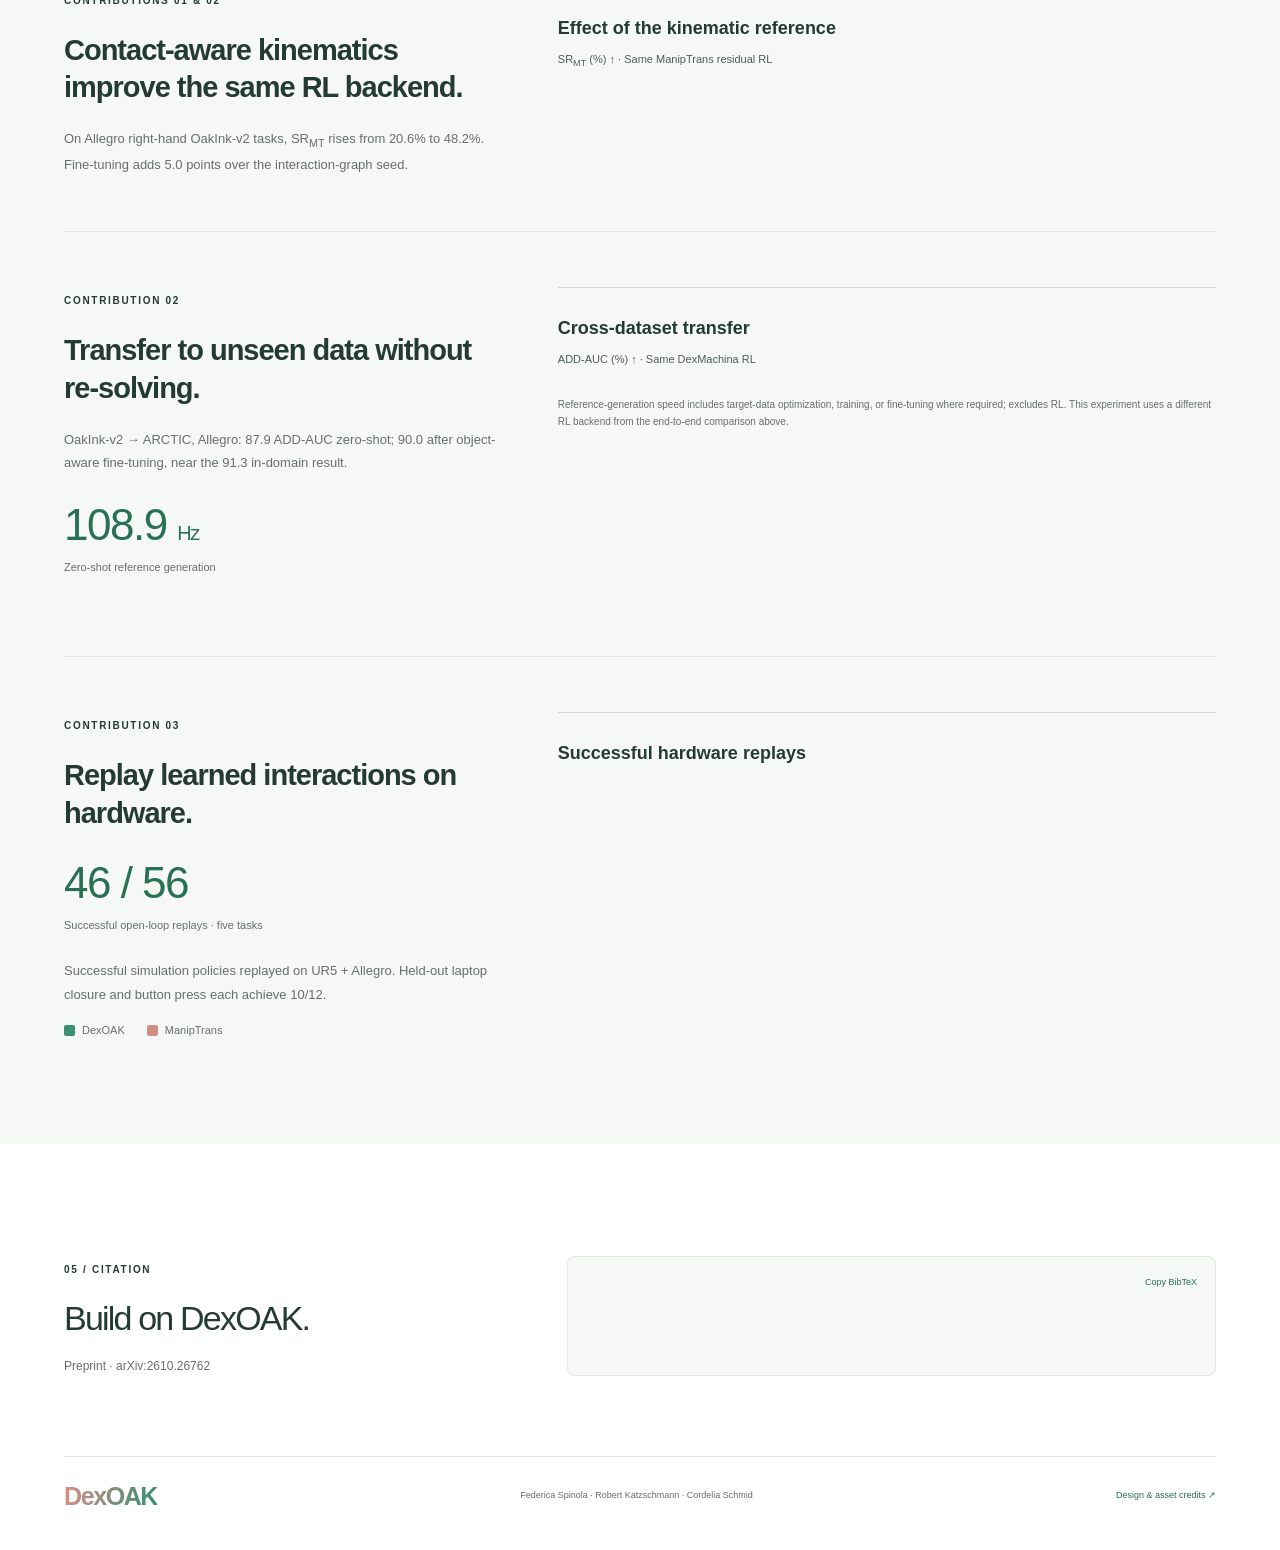
==== commit c93352b5: "Cite the arXiv preprint Co-Authored-By: Claude Opus 5.5 <noreply@anthropic.com>" ====
--- a/index.html
+++ b/index.html
@@ -645,7 +645,7 @@
           <span class="eyebrow">05 / Citation</span>
           <h2 id="citation-title">Build on DexOAK.</h2>
           <p id="citation-status" class="source-note">
-            Preprint metadata · arXiv identifier forthcoming.
+            Preprint · arXiv:2610.26762
           </p>
         </div>
         <div class="citation-card">
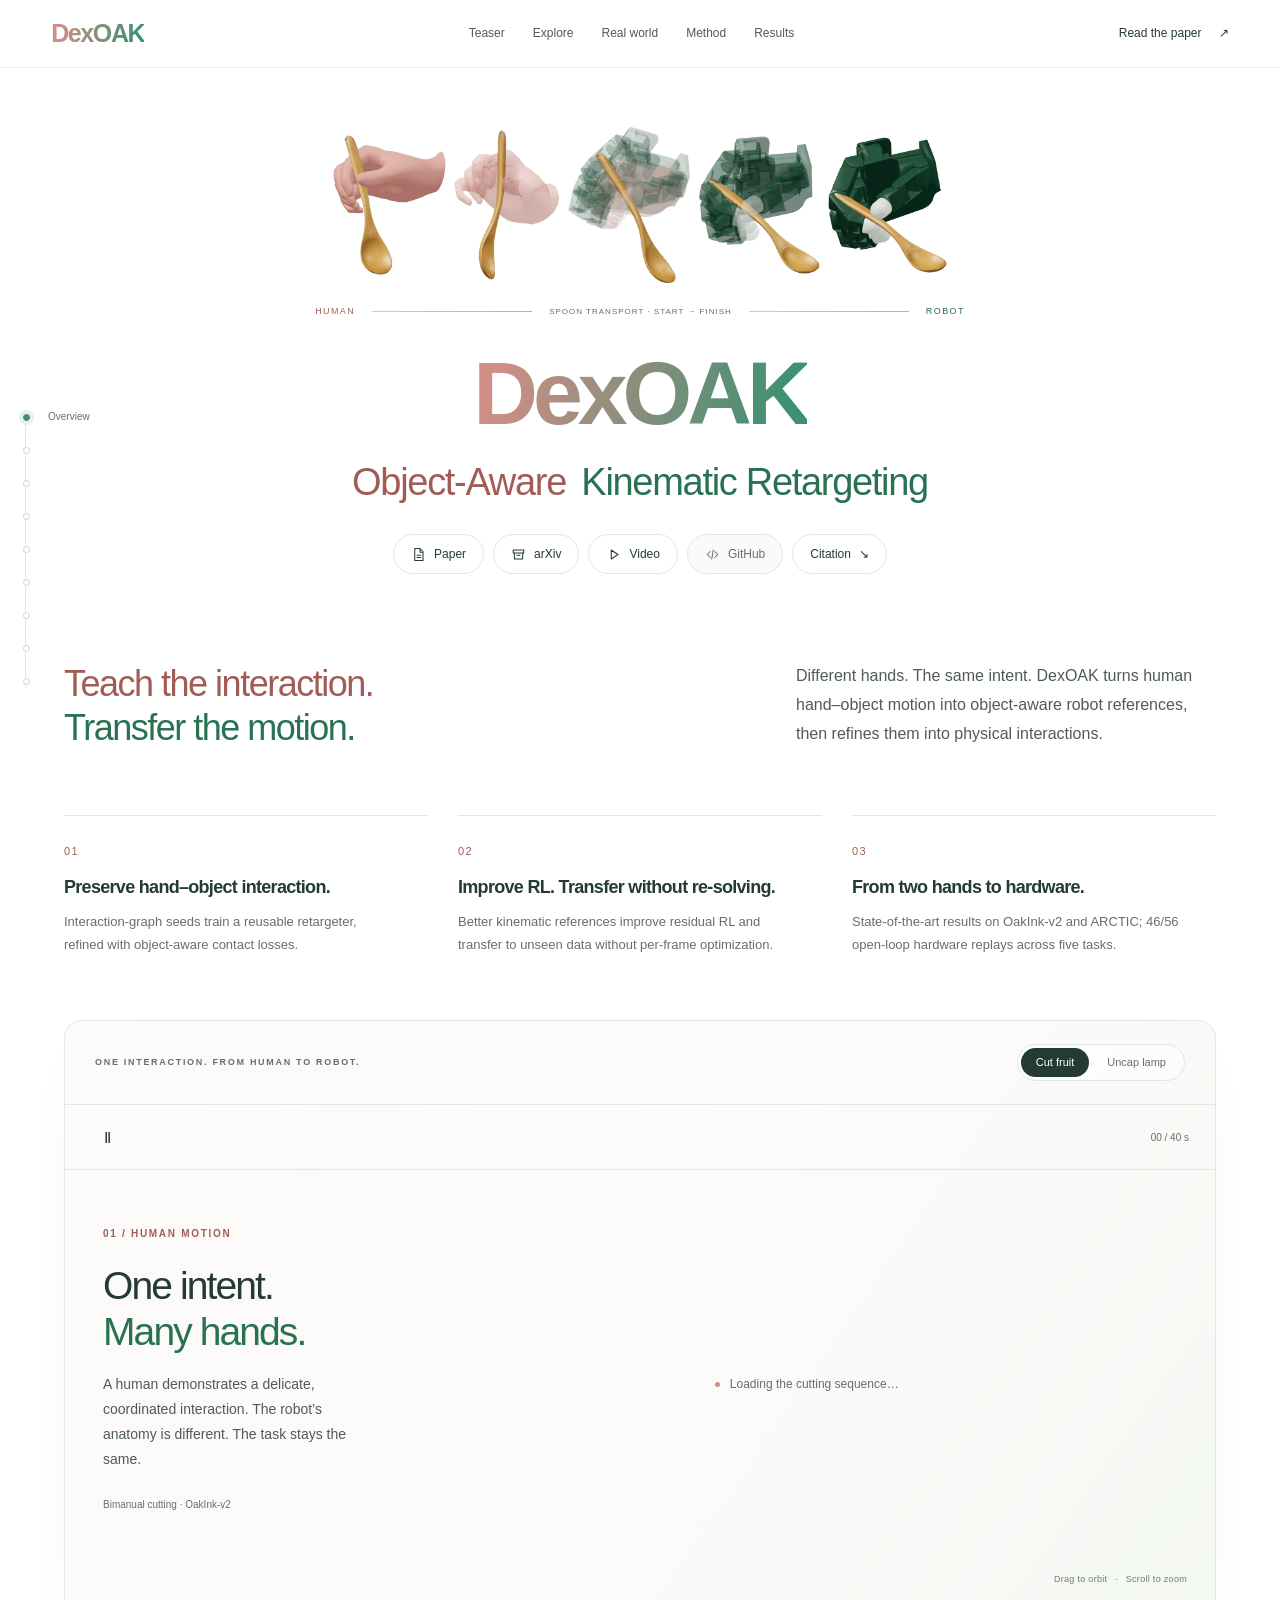
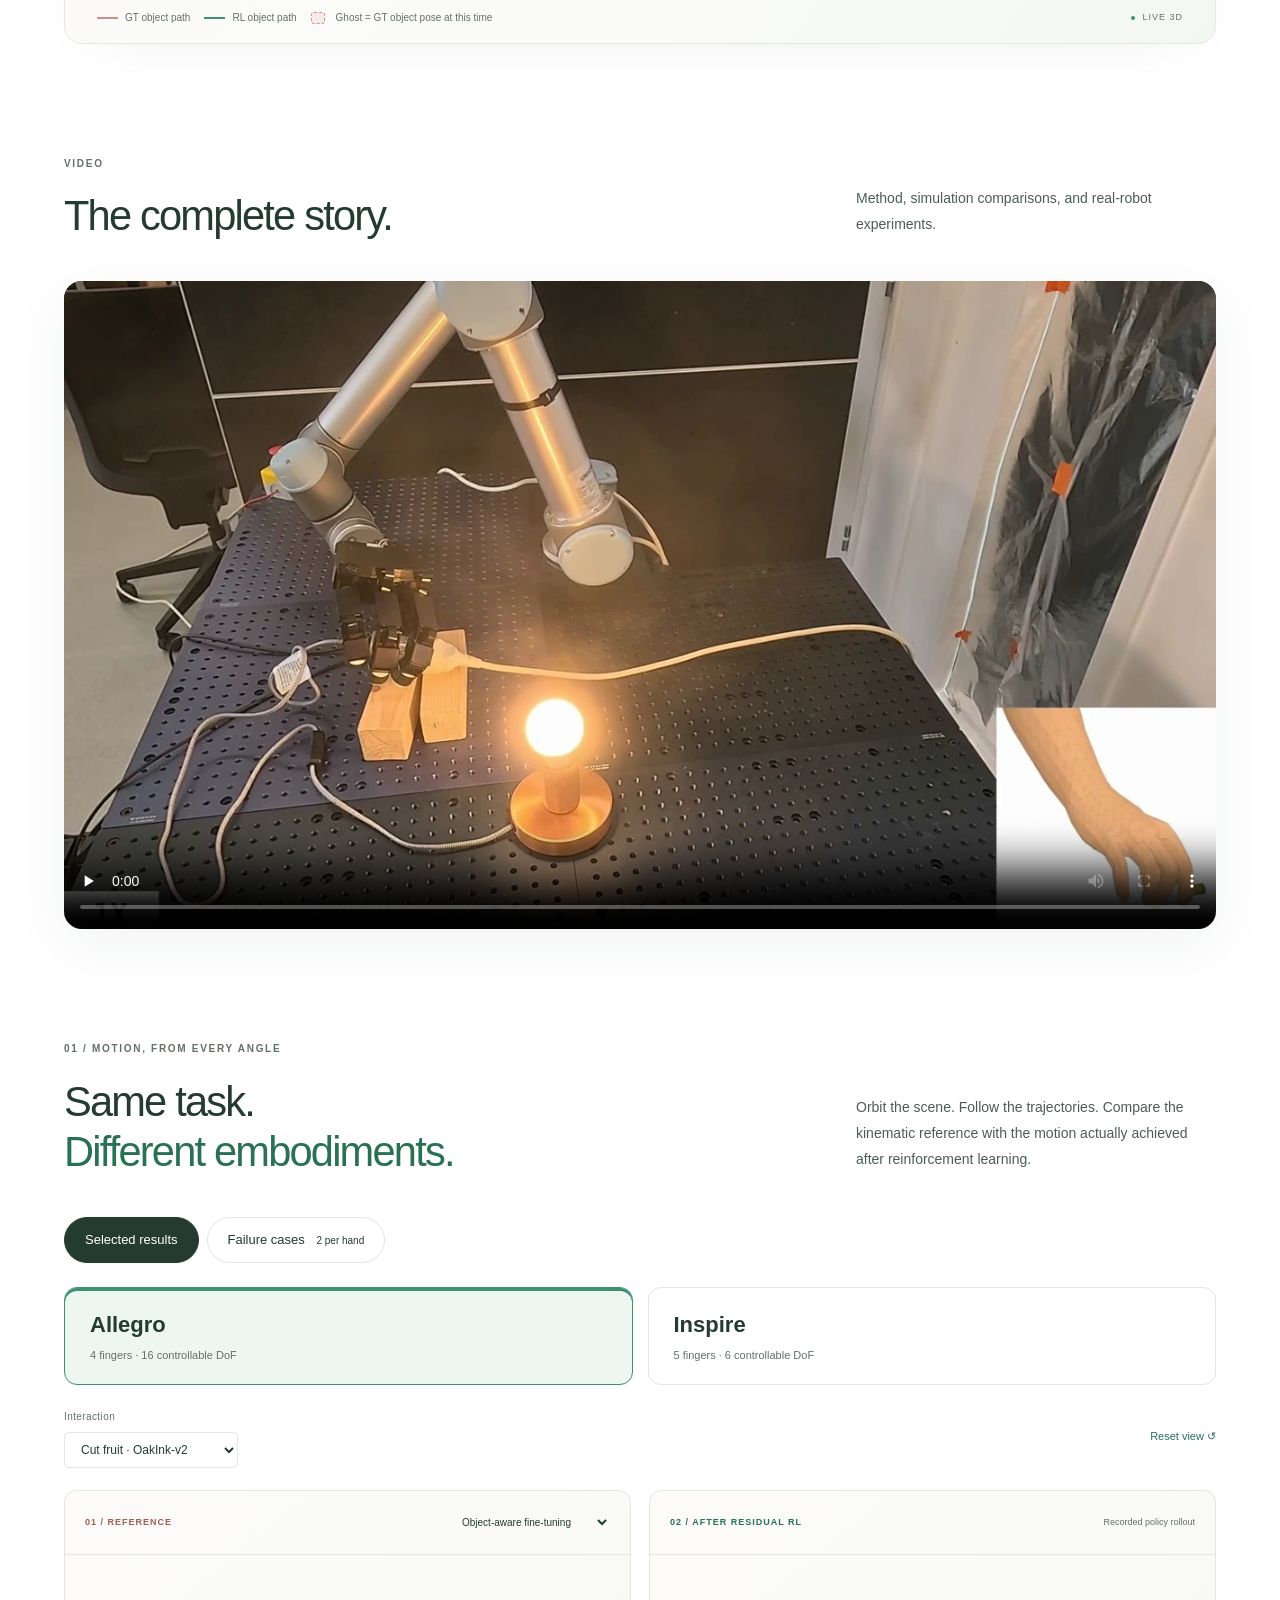
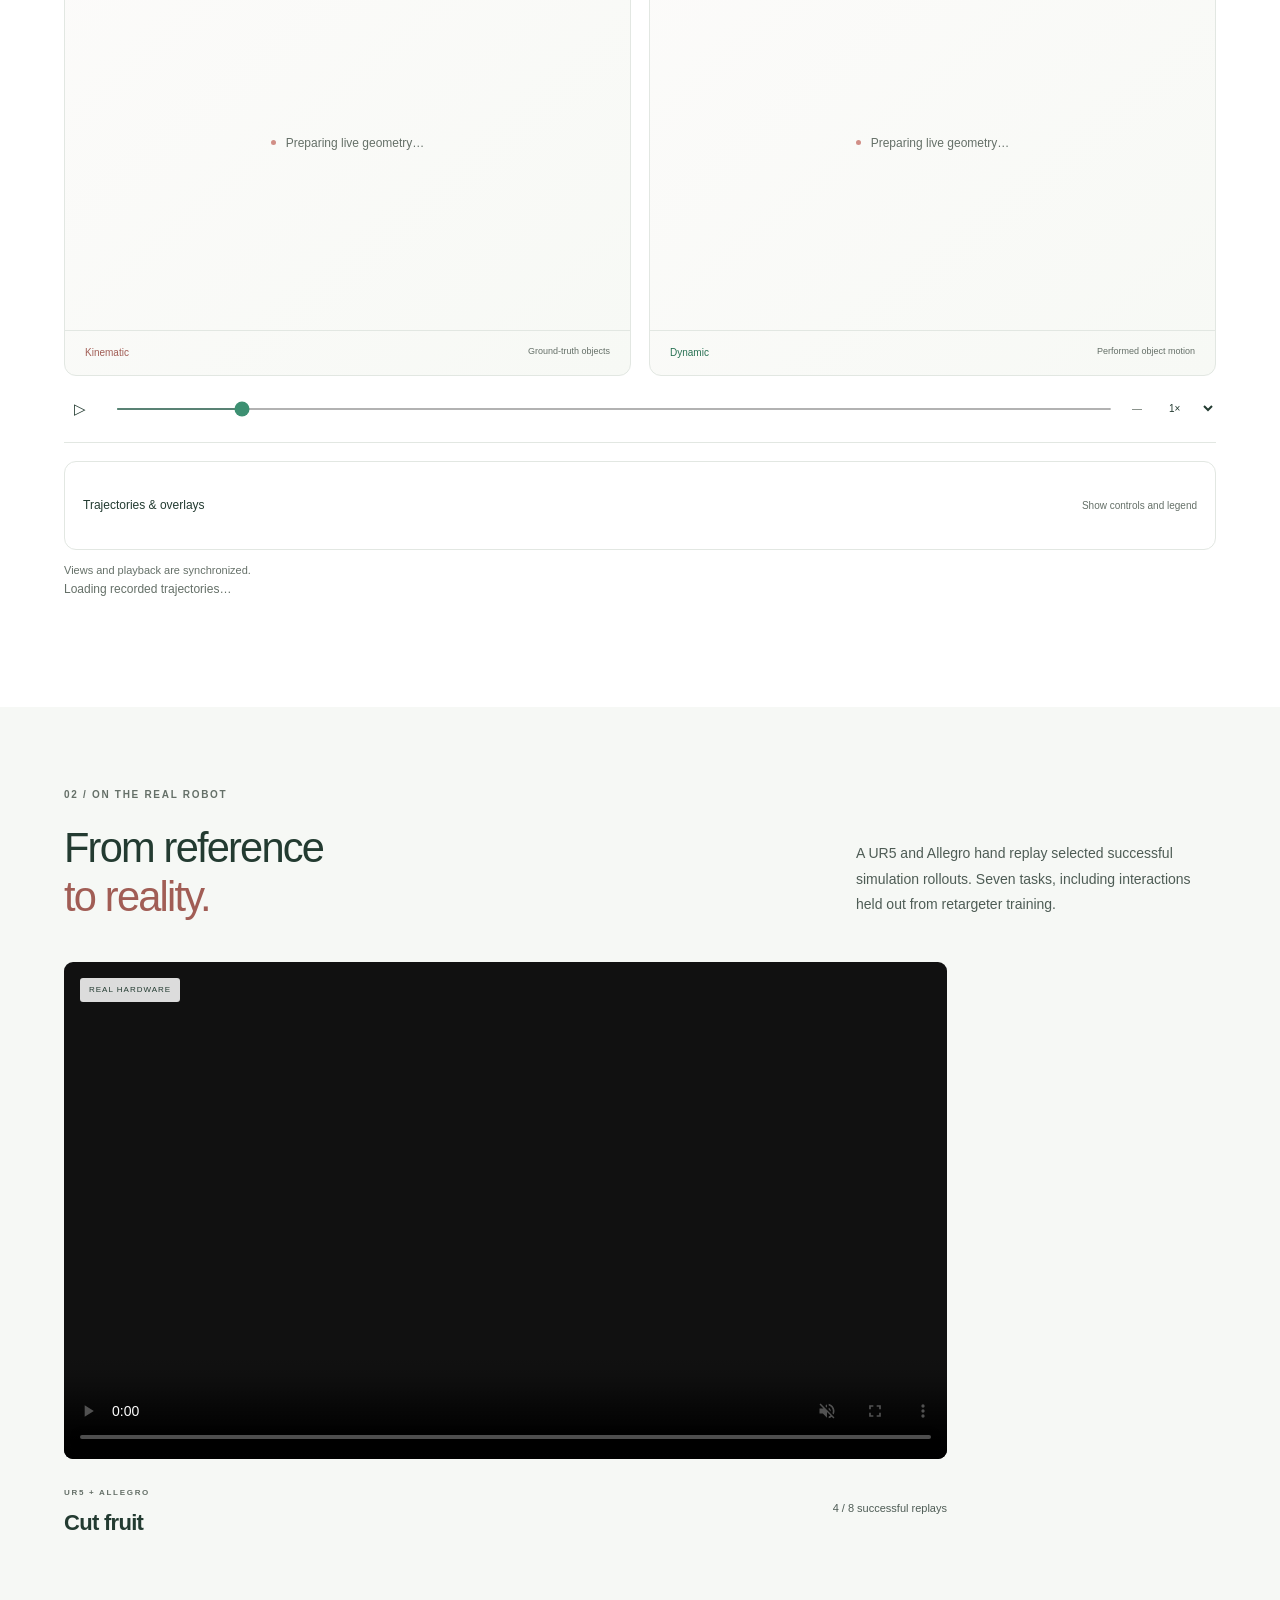
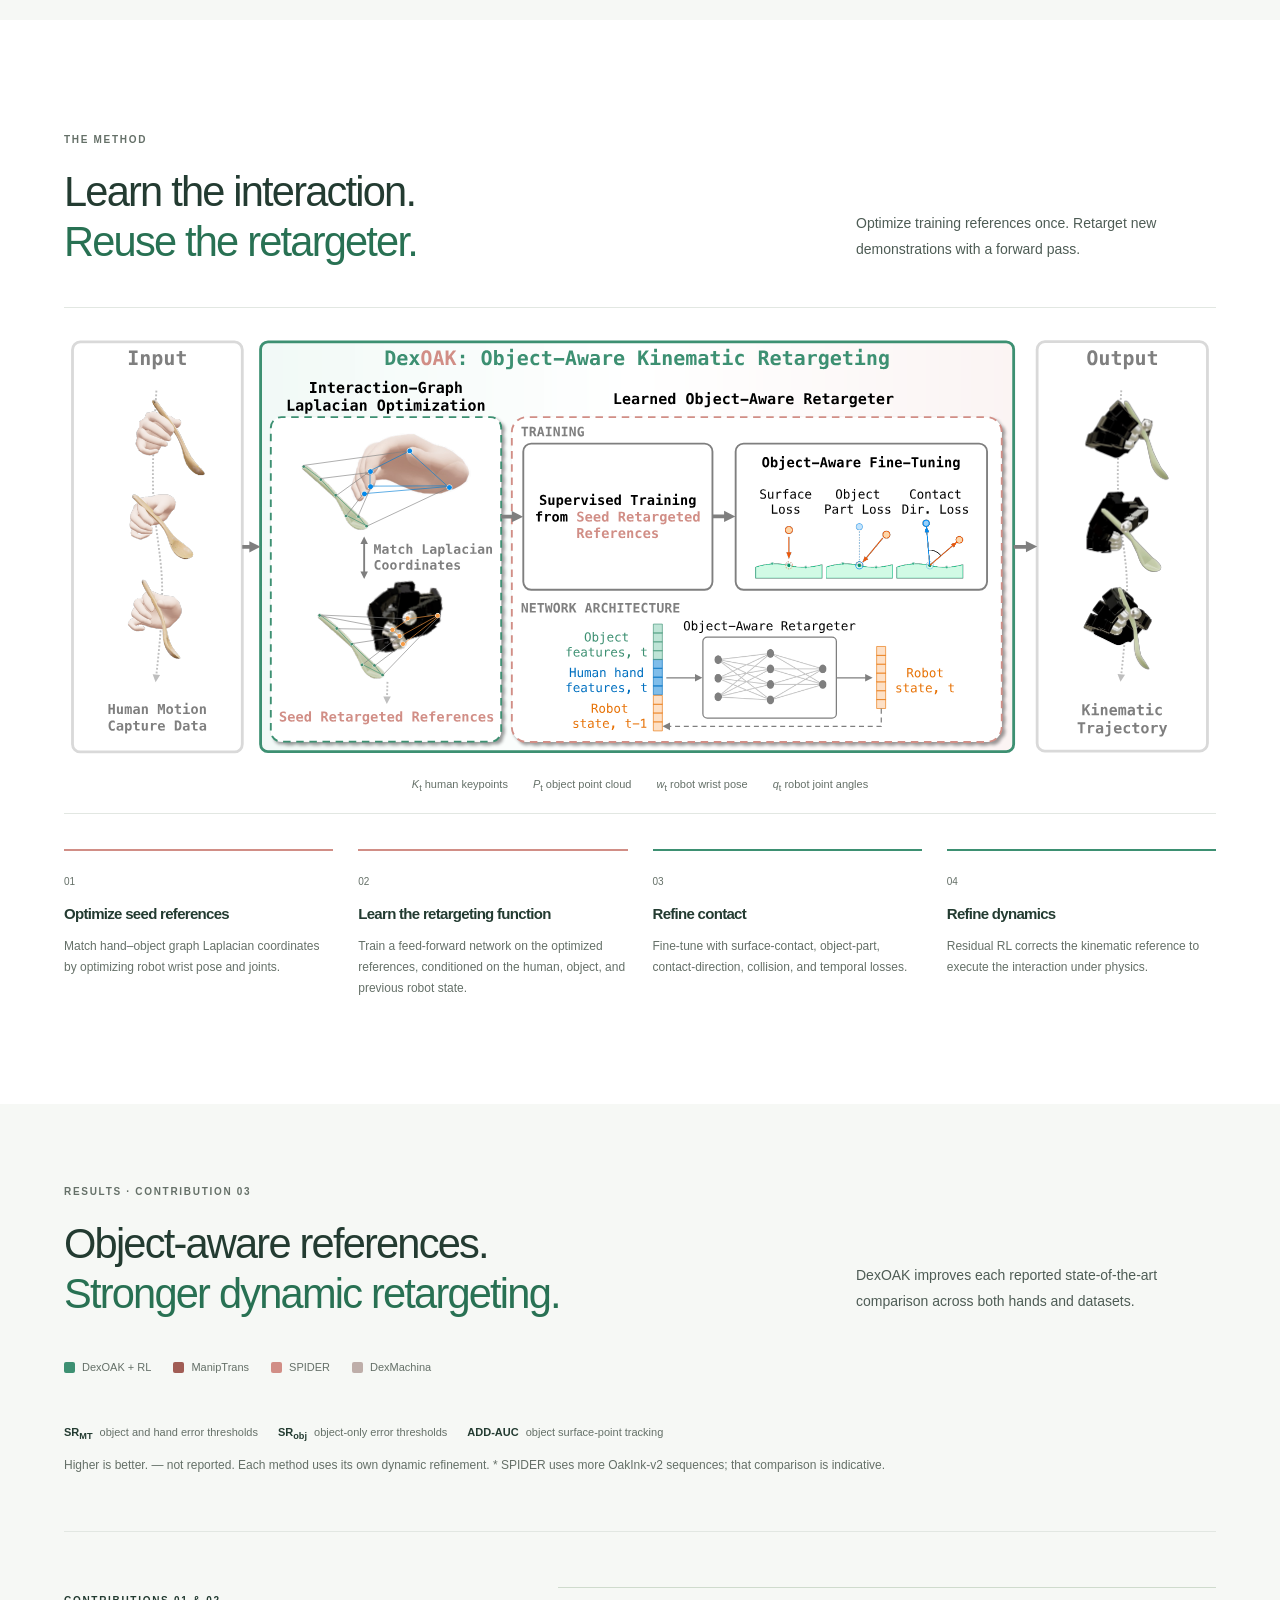
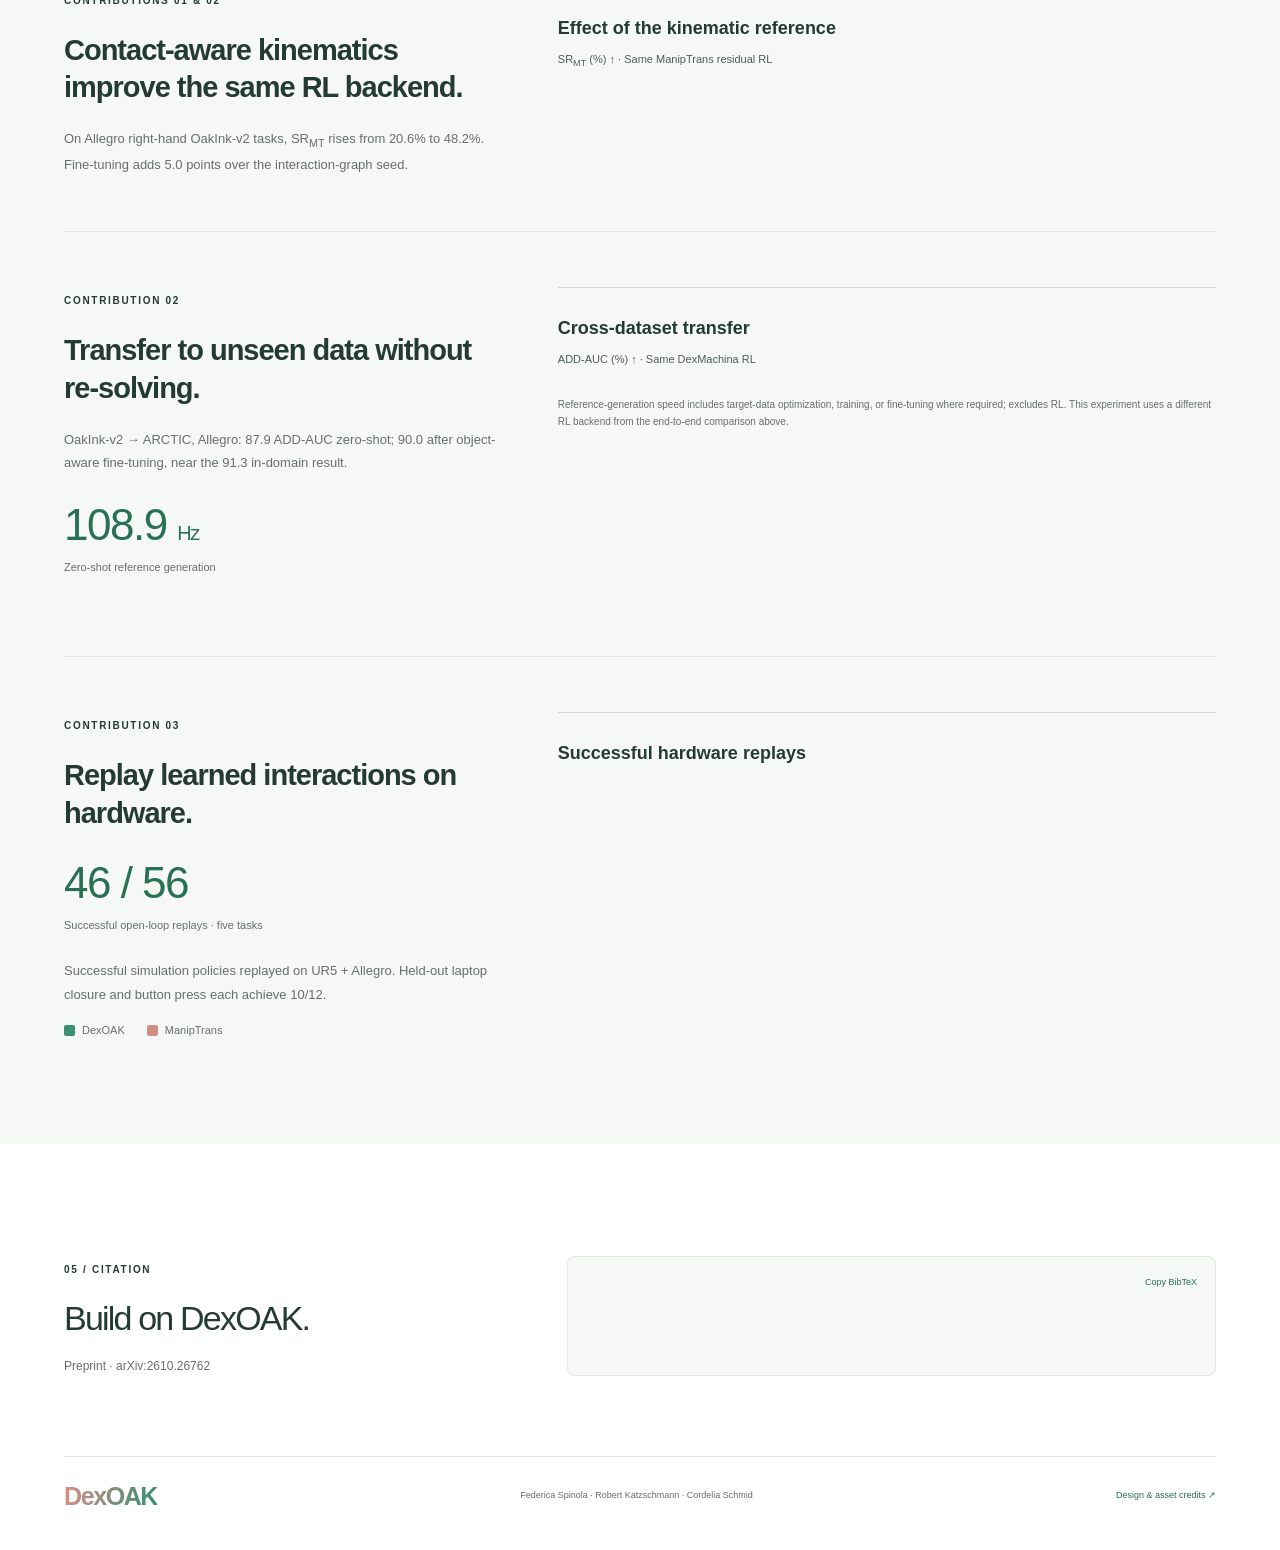
==== commit 5906d9d9: "Give all resource buttons the same style The Paper button no longer has a dark fill; every button ke" ====
--- a/index.html
+++ b/index.html
@@ -80,7 +80,7 @@
         <div id="authors" class="authors"></div>
         <div class="resource-links">
           <a
-            class="button primary"
+            class="button"
             href="https://arxiv.org/pdf/2610.26762"
             target="_blank"
             rel="noopener"
--- a/style.css
+++ b/style.css
@@ -309,11 +309,6 @@
   transform: translateY(-2px);
   border-color: #98b09d;
 }
-.button.primary {
-  background: var(--ink);
-  border-color: var(--ink);
-  color: #fff;
-}
 .button svg {
   width: 15px;
   height: 15px;
